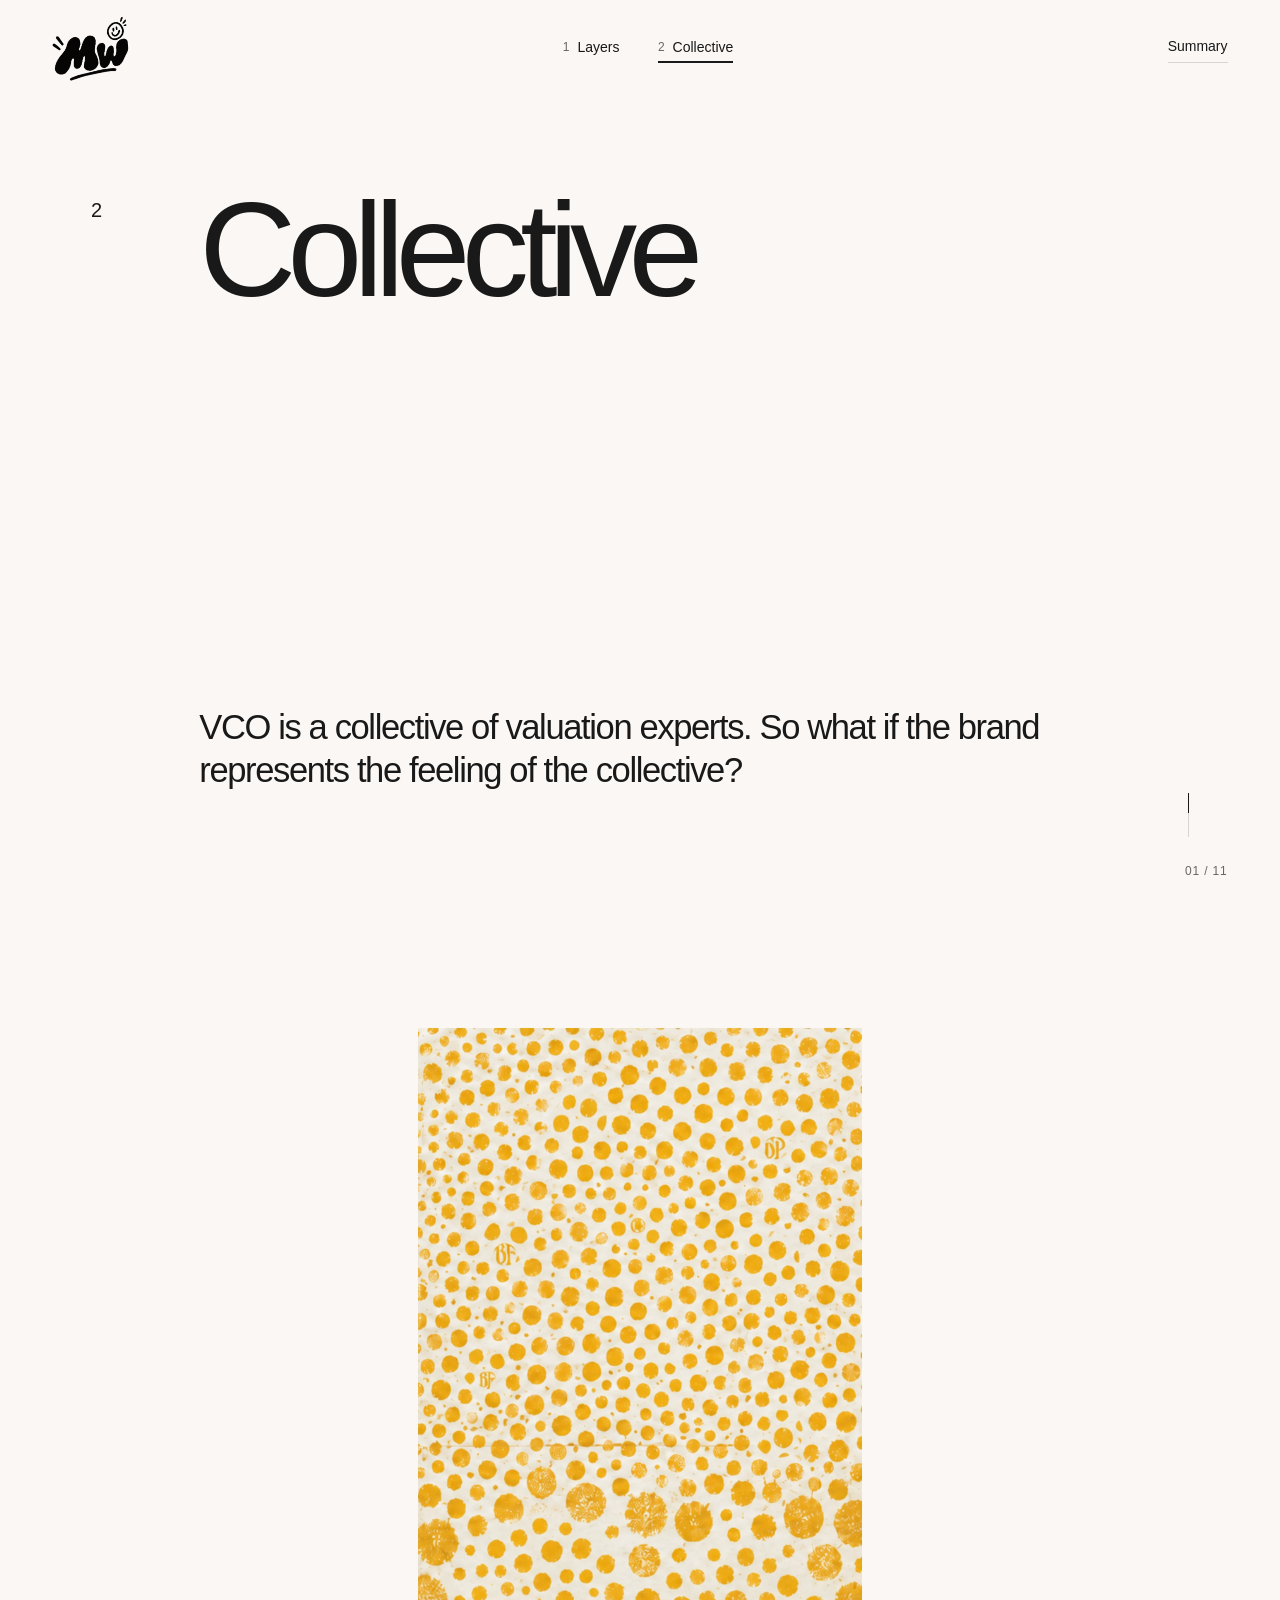
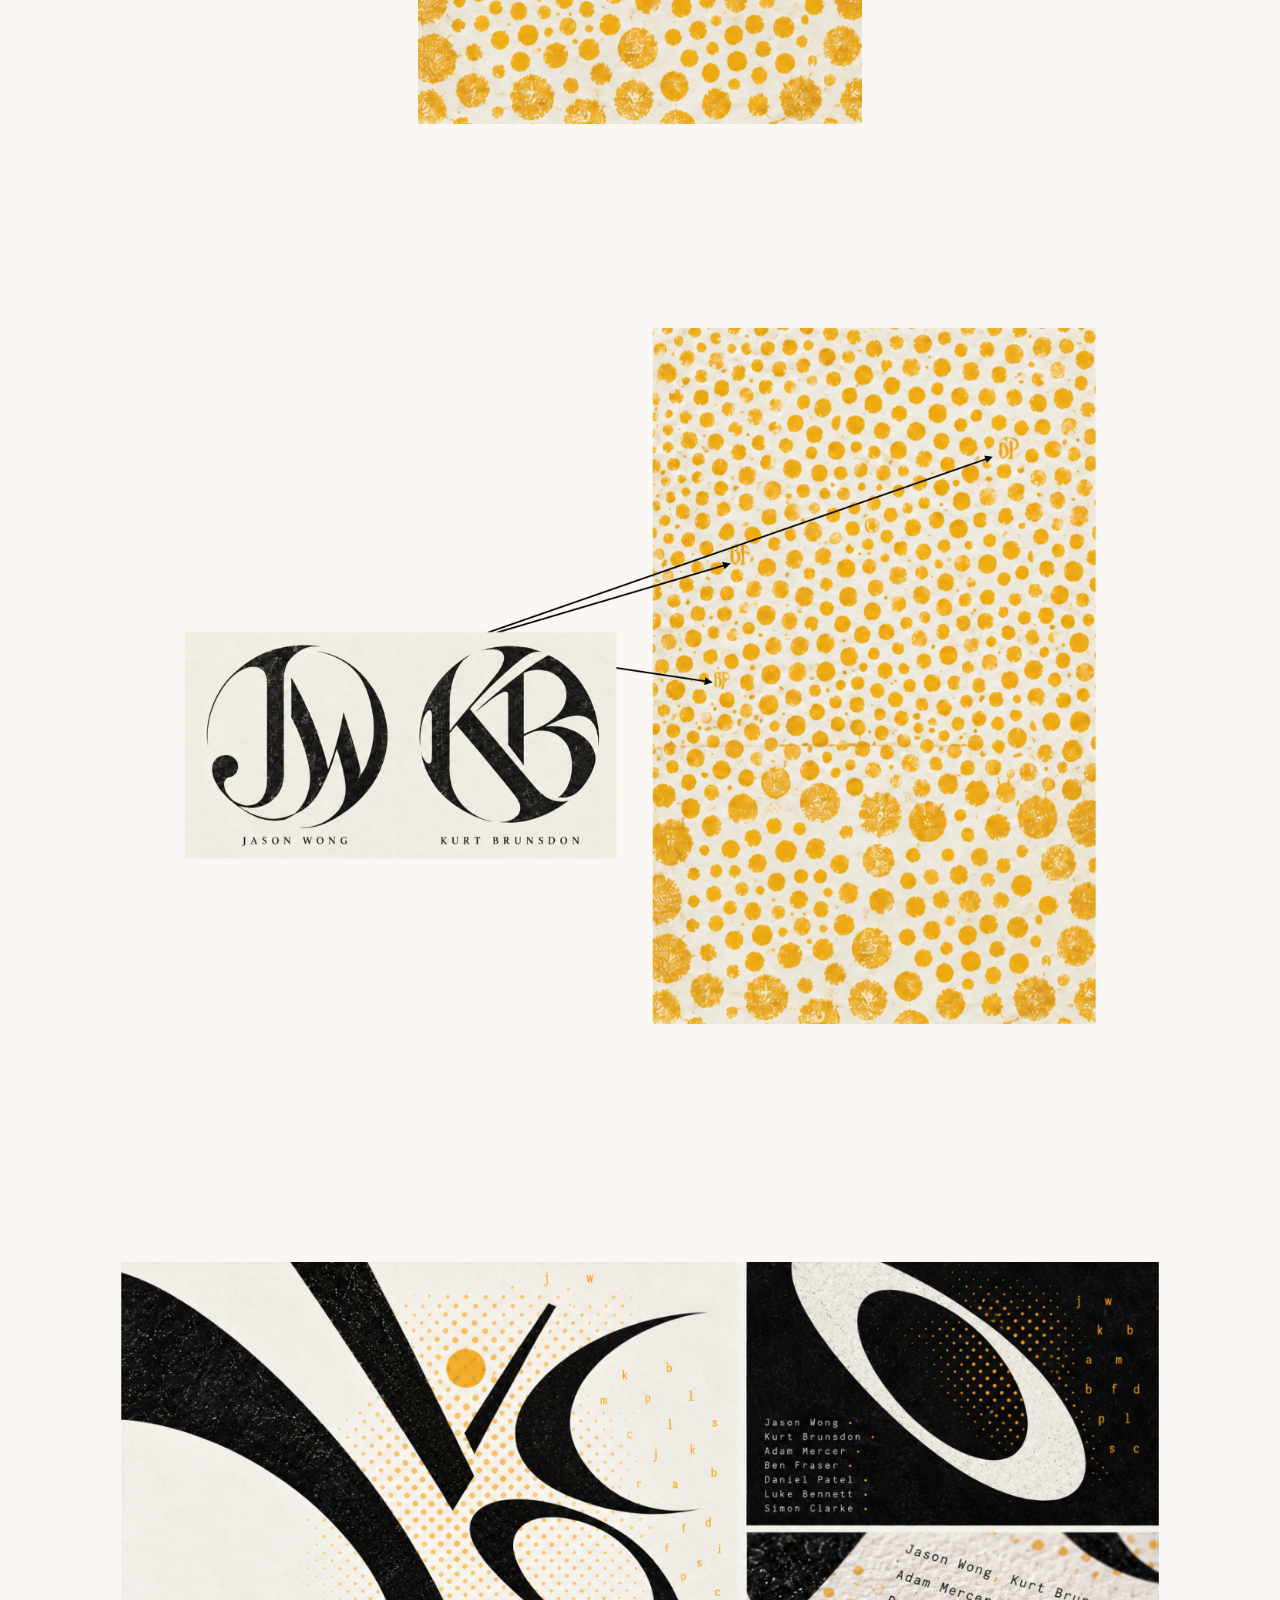
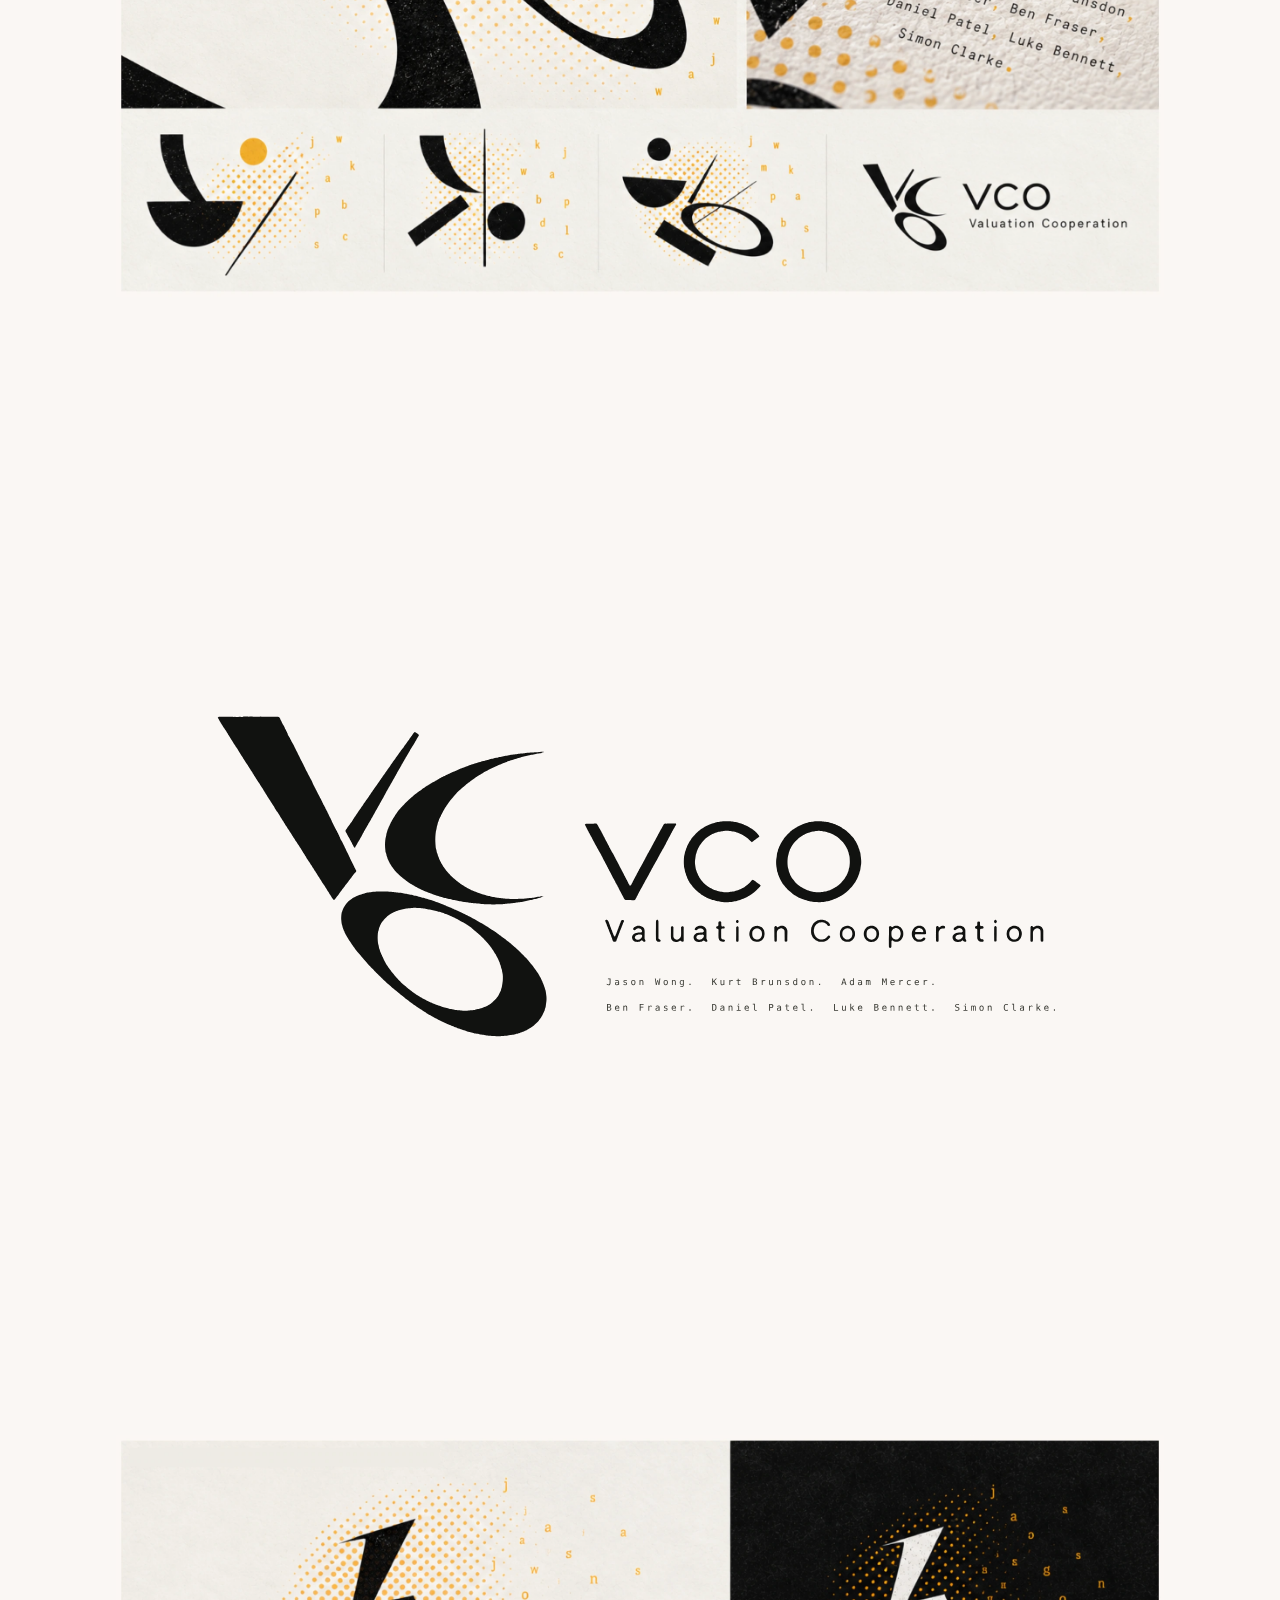
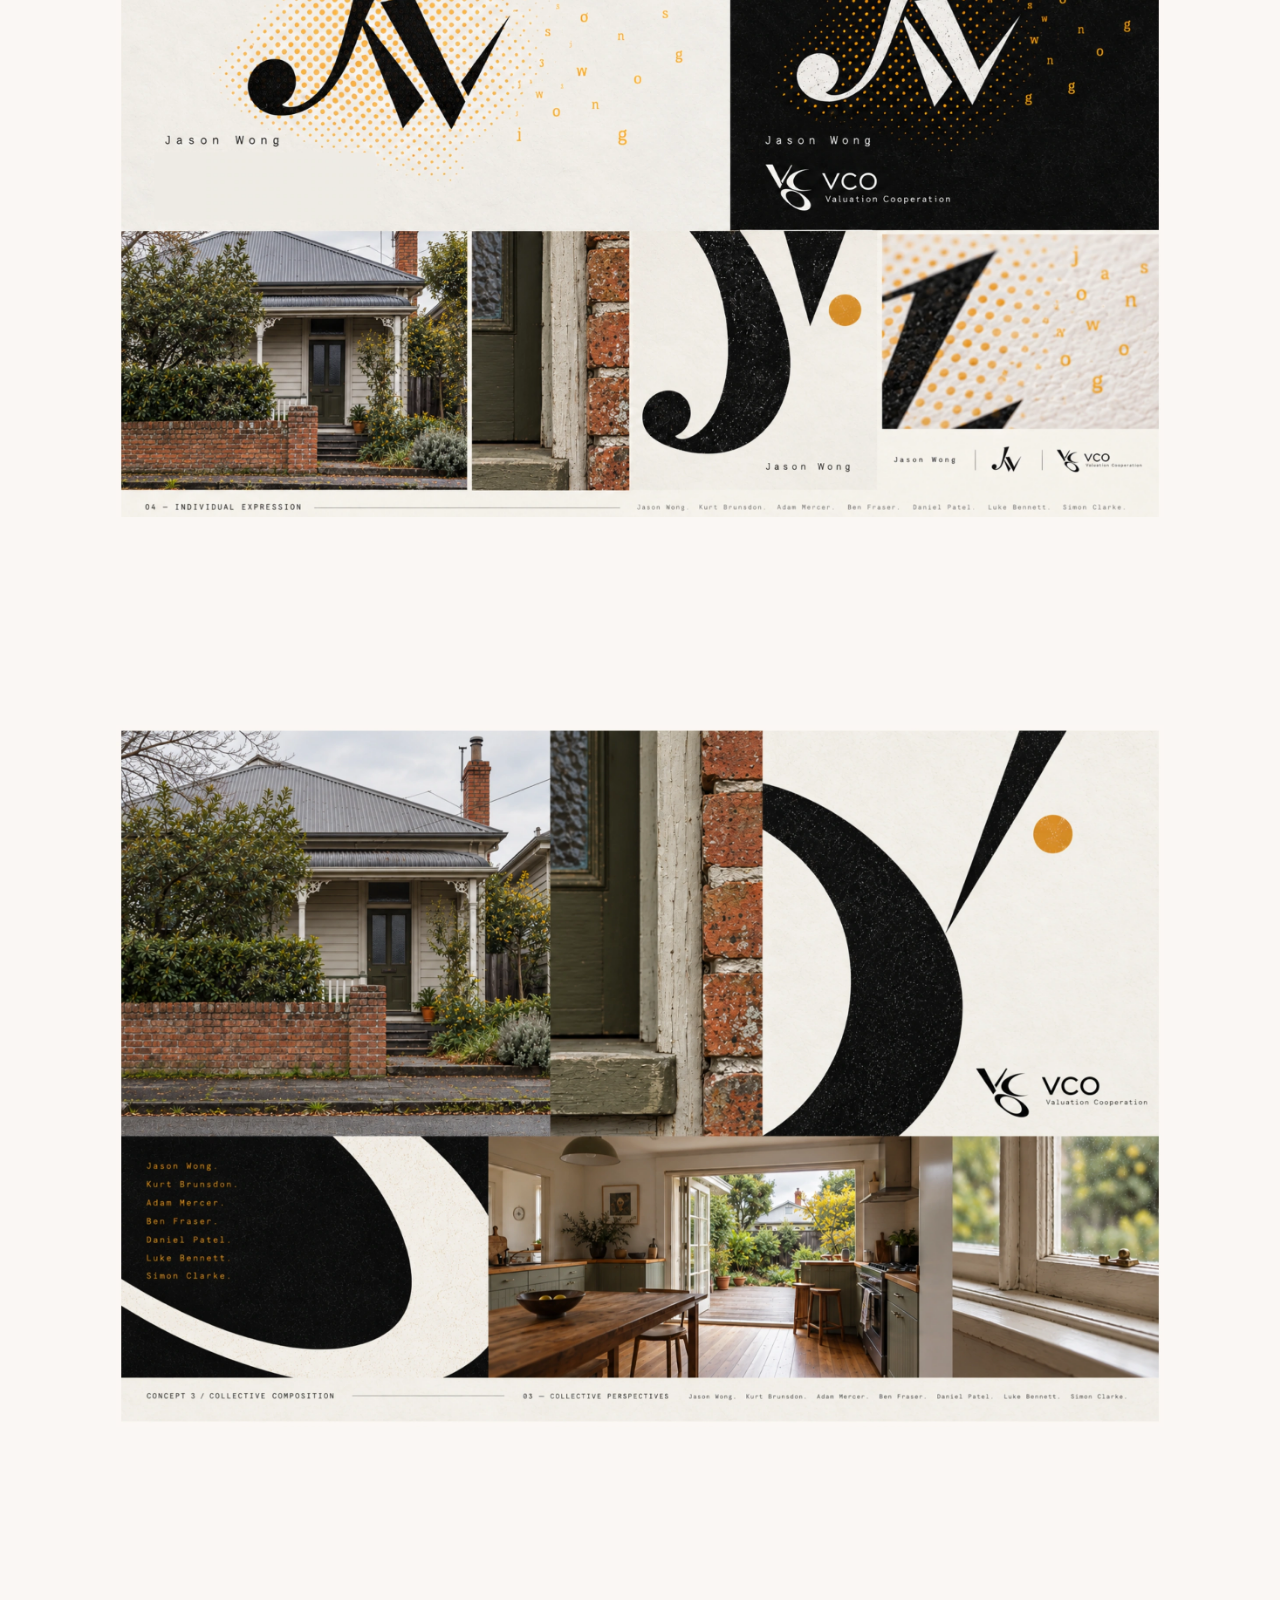
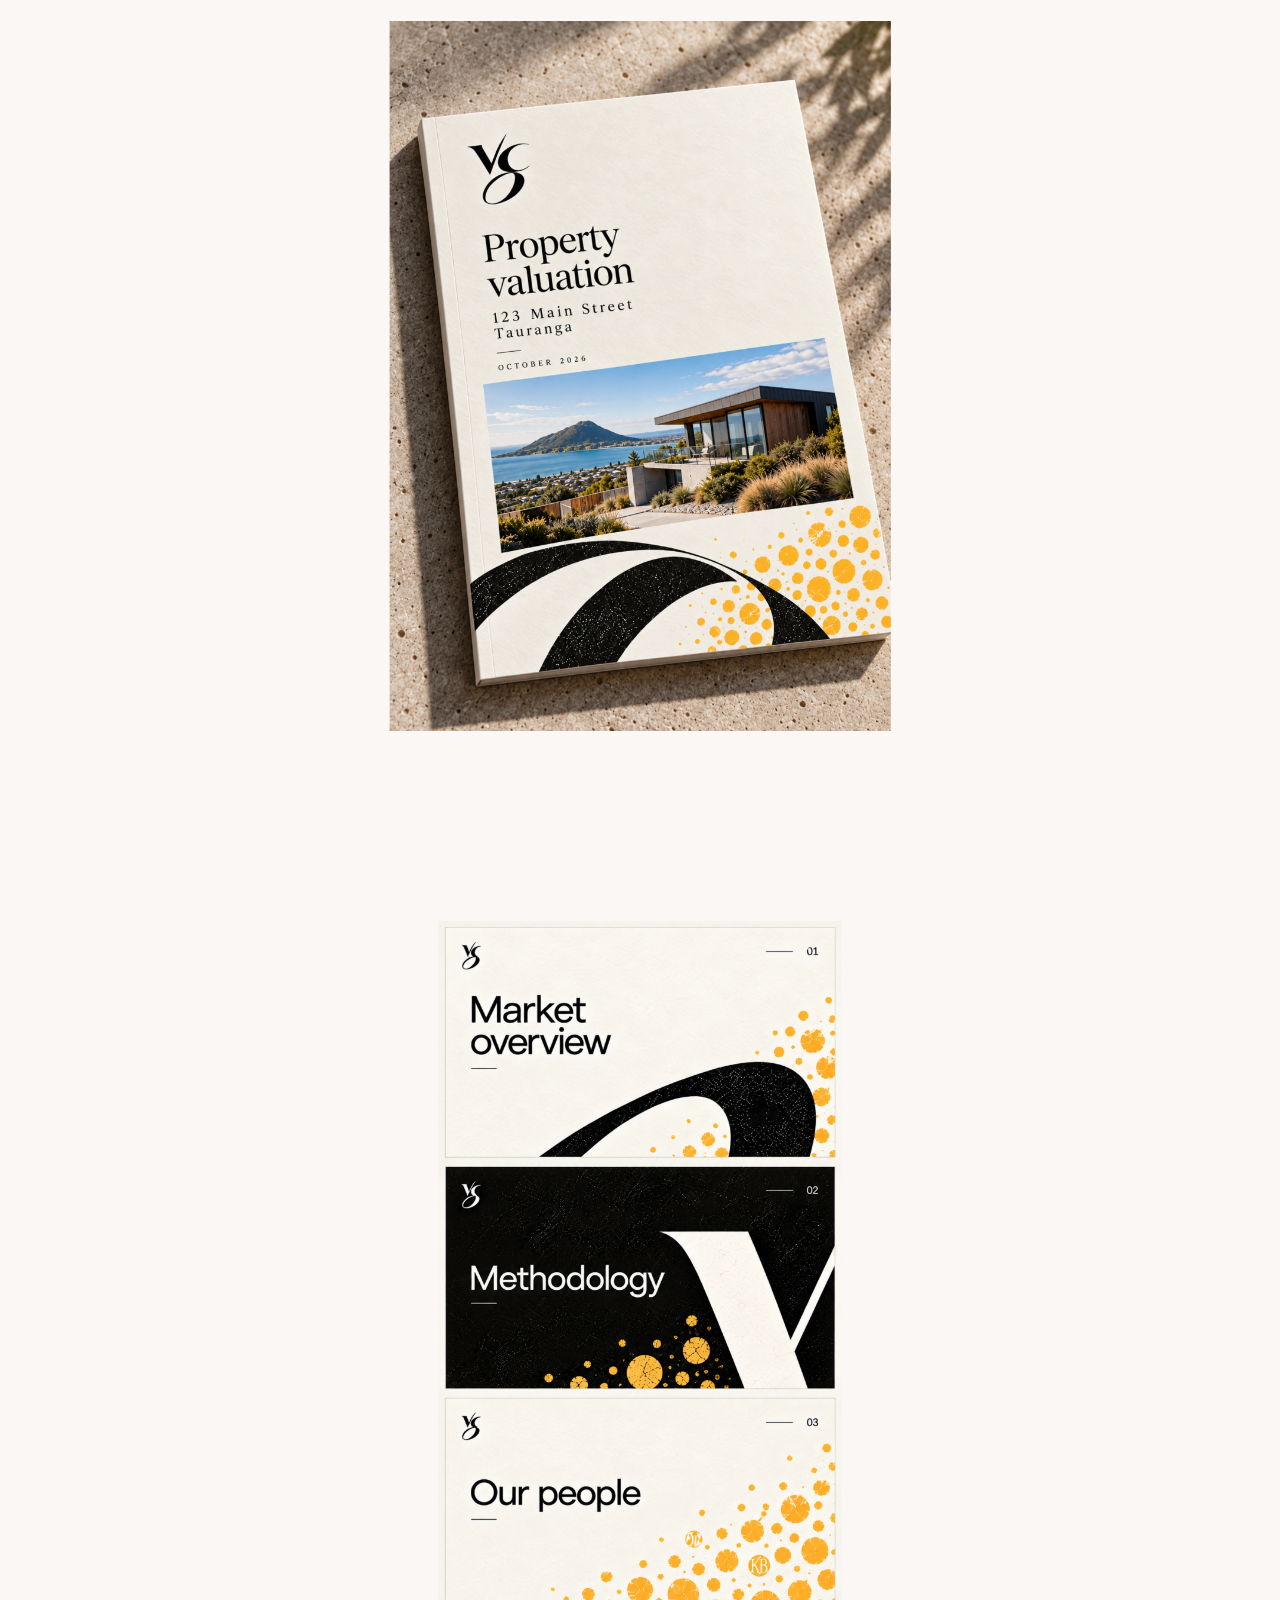
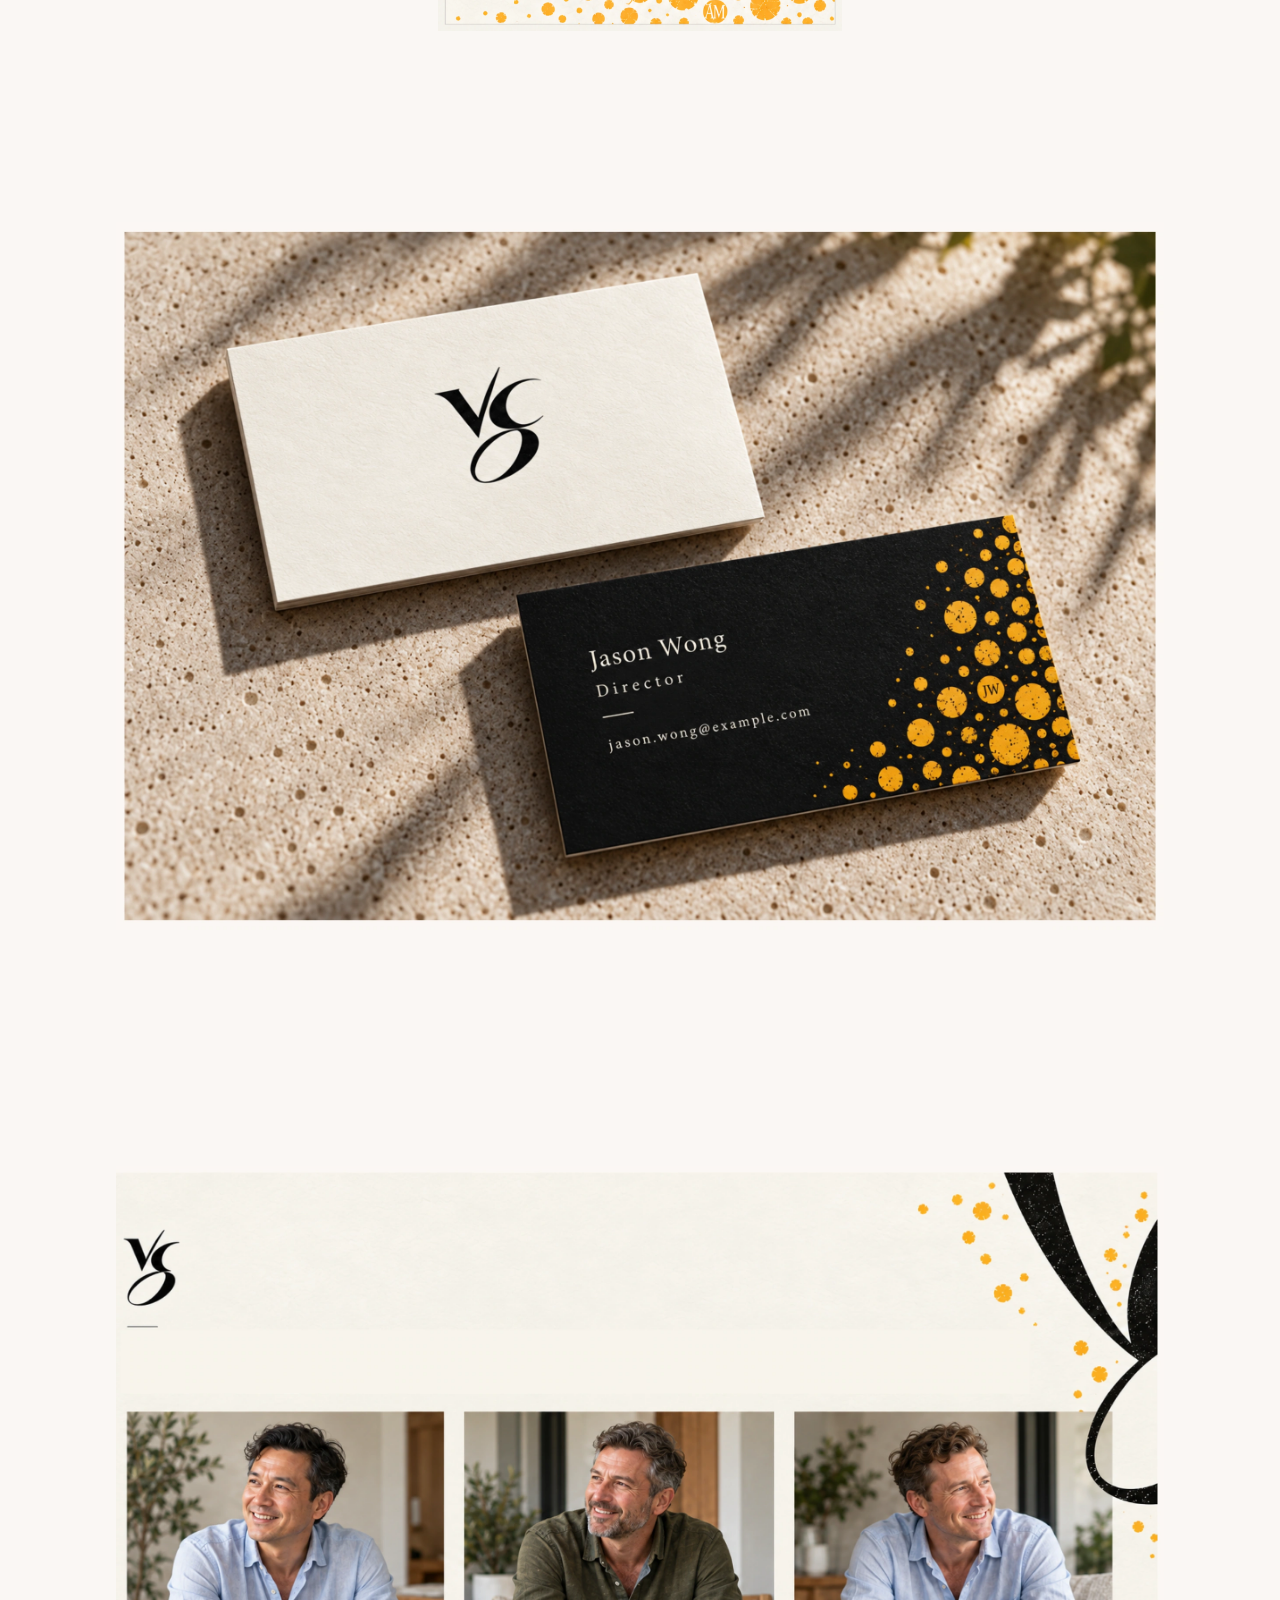
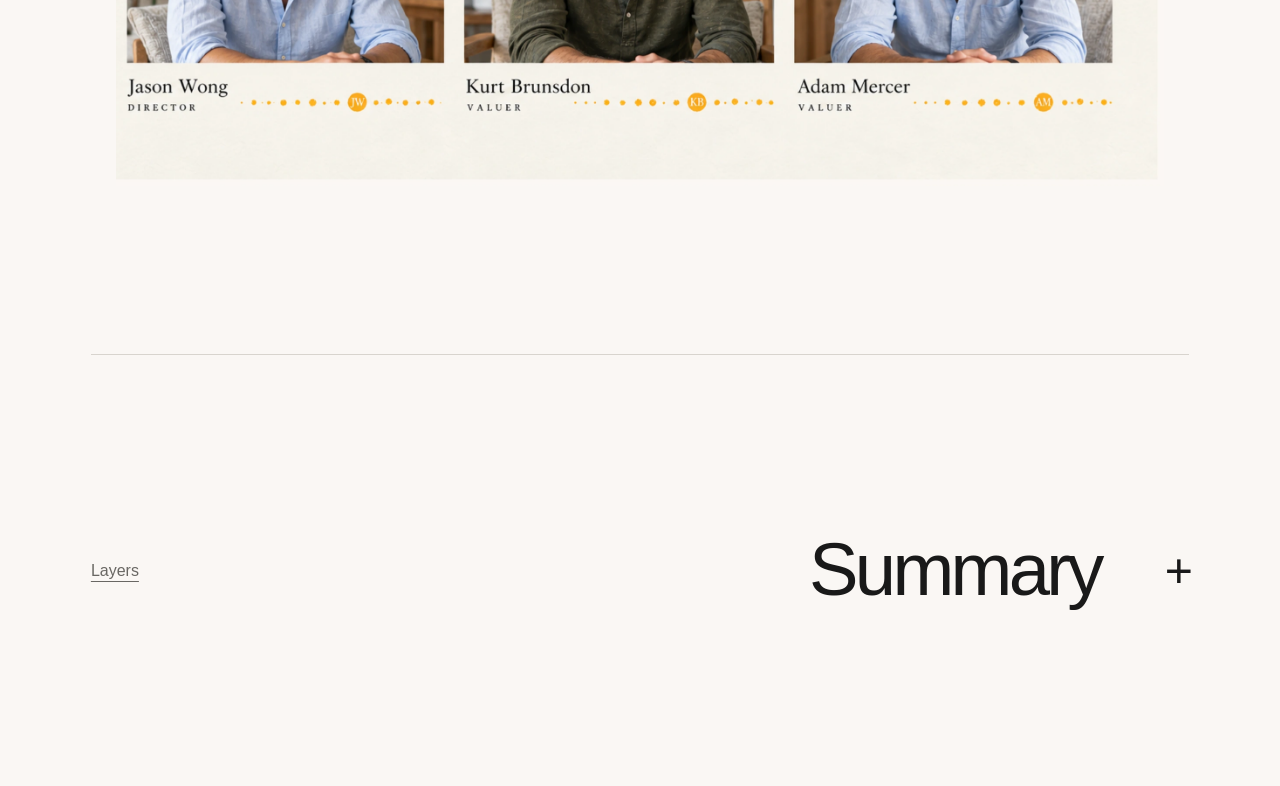
==== collective/index.html @ eaabc587 "Round 2 concept site: Layers and Collective Copied from mpdub/vco, removed Clarity and Property lang" ====
<!doctype html>
<html lang="en"><head><meta charset="utf-8"><meta name="viewport" content="width=device-width,initial-scale=1"><meta name="theme-color" content="#faf7f4"><meta name="robots" content="noindex, nofollow"><title>Collective — VCO</title><link rel="icon" href="../assets/mw-0.png"><link rel="stylesheet" href="../style.css?v=r2-1"><script src="../site.js" defer></script></head>
<body data-view="collective"><a class="skip" href="#main">Skip to content</a><header class="site-header"><a class="brand" href="../" aria-label="Hello VCO"><span class="logo-window"><img src="../assets/mw-0.png" alt="MW" width="1280" height="1280"></span></a><nav aria-label="Concepts"><a href="../layers/"><span class="nav-number">1</span><span class="nav-name">Layers</span></a><a href="../collective/" aria-current="page"><span class="nav-number">2</span><span class="nav-name">Collective</span></a></nav><a class="summary-link" href="../summary/">Summary</a></header>
<main id="main"><section class="concept-opening" data-stage><div class="concept-heading"><span class="concept-number">2</span><h1>Collective</h1></div><p class="concept-reason">VCO is a collective of valuation experts. So what if the brand represents the feeling of the collective?</p><span class="scroll-cue" aria-hidden="true"></span></section><section class="execution" data-stage><img src="../assets/p35.webp" width="1298" height="2016" alt="Collective — 01" loading="lazy" decoding="async"></section><section class="execution" data-stage><img src="../assets/p36.webp" width="2401" height="1842" alt="Collective — 02" loading="lazy" decoding="async"></section><section class="execution execution--landscape" data-stage><img src="../assets/p37.webp" width="2401" height="1471" alt="Collective — 03" loading="lazy" decoding="async"></section><section class="execution execution--identity" data-stage><img src="../assets/collective-lockup.svg" width="841" height="348" alt="Collective — 04" loading="lazy" decoding="async"></section><section class="execution execution--landscape" data-stage><img src="../assets/p39.webp" width="2401" height="1563" alt="Collective — 05" loading="lazy" decoding="async"></section><section class="execution execution--landscape" data-stage><img src="../assets/p40.webp" width="2401" height="1610" alt="Collective — 06" loading="lazy" decoding="async"></section><section class="execution" data-stage><img src="../assets/p41.webp" width="1734" height="2400" alt="Collective — 07" loading="lazy" decoding="async"></section><section class="execution" data-stage><img src="../assets/p42.webp" width="1354" height="2375" alt="Collective — 08" loading="lazy" decoding="async"></section><section class="execution execution--landscape" data-stage><img src="../assets/p43.webp" width="2346" height="1584" alt="Collective — 09" loading="lazy" decoding="async"></section><section class="execution execution--landscape" data-stage><img src="../assets/p44.webp" width="2401" height="1419" alt="Collective — 10" loading="lazy" decoding="async"></section><footer class="chapter-footer"><a class="previous" href="../layers/">Layers</a><a class="next" href="../summary/">Summary<span aria-hidden="true">+</span></a></footer></main><div class="reading-progress" aria-hidden="true"><span></span></div><div class="stage-count" aria-hidden="true"></div></body></html>
---- style.css ----
@charset "UTF-8";
:root{--paper:#faf7f4;--ink:#191919;--muted:#696763;--line:#d8d4ce;--accent:#191919;--header:94px;font-family:Arial,Helvetica,sans-serif;color:var(--ink);background:var(--paper);font-synthesis:none}
*{box-sizing:border-box}html{scroll-behavior:smooth;scroll-padding-top:var(--header)}body{margin:0}a{color:inherit;text-decoration:none}button,a{-webkit-tap-highlight-color:transparent}a:focus-visible{outline:2px solid var(--accent);outline-offset:7px}::selection{background:#f8d923;color:#191919}.skip{position:fixed;top:-100px;left:20px;z-index:20;background:var(--ink);color:white;padding:14px}.skip:focus{top:12px}
.site-header{height:var(--header);position:fixed;inset:0 0 auto;z-index:10;display:flex;align-items:center;justify-content:space-between;gap:28px;padding:0 4.1vw;background:color-mix(in srgb,var(--paper) 94%,transparent);backdrop-filter:blur(12px);border-bottom:1px solid transparent;transition:border-color .25s}.has-scrolled .site-header{border-color:var(--line)}.brand{display:block;width:76px;flex-shrink:0}.logo-window{display:block;width:76px;height:66px;position:relative;overflow:hidden;transform:rotate(-5deg);transition:transform .35s cubic-bezier(.2,.8,.3,1)}.logo-window img{position:absolute;width:88px;height:88px;max-width:none;left:-6px;top:-10px}.brand:hover .logo-window{transform:rotate(4deg) translateY(-2px)}.site-header nav{display:flex;gap:clamp(18px,3vw,52px);align-items:center}.site-header nav a{font-size:14px;display:flex;gap:8px;align-items:center;padding:12px 0;position:relative}.nav-number{font-size:12px;color:var(--muted);font-variant-numeric:tabular-nums}.site-header nav a::after{content:"";position:absolute;height:2px;bottom:4px;left:0;right:0;background:var(--ink);transform:scaleX(0);transform-origin:left;transition:transform .25s}.site-header nav a:hover::after,.site-header nav a[aria-current]::after{transform:scaleX(1)}.summary-link{font-size:14px;border-bottom:1px solid var(--line);padding:8px 0}.summary-link:hover,.summary-link[aria-current]{border-color:var(--ink)}main{padding-top:var(--header)}h1,h2,p{margin:0}h1,h2{font-weight:500;letter-spacing:-.065em}
.opening{min-height:calc(100svh - var(--header));padding:7vh 7.1vw 34px;display:flex;flex-direction:column;justify-content:space-between;gap:50px}.opening-heading{display:flex;align-items:flex-end;justify-content:space-between;gap:48px}.opening h1{font-size:clamp(80px,11.2vw,180px);line-height:1.03;white-space:nowrap;position:relative}.hello-dot{display:inline-block;width:.075em;height:.075em;border-radius:50%;background:var(--accent);margin-left:.06em;vertical-align:baseline;animation:hello 900ms ease-out both}.opening-heading p{font-size:clamp(16px,1.4vw,22px);line-height:1.42;letter-spacing:-.025em;min-width:240px;padding-bottom:7px}.concept-choices{display:grid;grid-template-columns:repeat(2,1fr);gap:28px;margin-top:2vh}.concept-choice{display:flex;flex-direction:column;align-items:flex-start;position:relative;border-top:1px solid var(--line);padding:23px 0 30px;min-height:150px;font-size:clamp(22px,2.3vw,36px);letter-spacing:-.035em;line-height:1.15;transition:border-color .2s}.choice-number{font-size:14px;letter-spacing:0;color:var(--muted);margin-bottom:30px}.choice-mark{position:absolute;right:0;top:15px;font-size:30px;font-weight:300;transition:transform .25s,color .25s}.concept-choice:hover{border-color:var(--ink)}.concept-choice:hover .choice-mark{transform:rotate(90deg);color:var(--accent)}.intro-link{align-self:flex-start;font-size:14px;line-height:1.5;color:var(--muted);text-decoration:underline;text-underline-offset:5px;text-decoration-color:var(--line)}.intro-link:hover{color:var(--ink)}
.concept-opening{min-height:calc(100svh - var(--header));padding:10vh 7.1vw 12vh;display:flex;flex-direction:column;justify-content:space-between;gap:9vh;position:relative}.concept-heading{display:grid;grid-template-columns:70px 1fr;gap:3vw;align-items:start}.concept-number{font-size:20px;padding-top:1.15vw}.concept-heading h1{font-size:clamp(72px,10.5vw,166px);line-height:.98;max-width:1000px}.concept-reason{font-size:clamp(24px,2.7vw,42px);line-height:1.24;letter-spacing:-.04em;max-width:880px;margin-left:calc(70px + 3vw)}.scroll-cue{position:absolute;right:7.1vw;bottom:7vh;width:1px;height:44px;background:var(--line)}.scroll-cue::after{content:"";display:block;width:1px;height:20px;background:var(--ink);animation:scroll 2.5s ease-in-out infinite}
.execution{min-height:100svh;padding:calc(var(--header) + 22px) 6vw 64px;display:flex;align-items:center;justify-content:center;scroll-margin-top:0}.execution img{display:block;width:auto;height:auto;max-width:100%;max-height:calc(100svh - var(--header) - 96px);object-fit:contain}.chapter-footer{min-height:48vh;margin:6vh 7.1vw 0;border-top:1px solid var(--line);display:flex;align-items:center;justify-content:space-between;gap:40px;padding:7vh 0}.previous{font-size:16px;color:var(--muted);text-decoration:underline;text-underline-offset:5px}.next{display:flex;gap:5vw;align-items:center;font-size:clamp(36px,5.8vw,88px);letter-spacing:-.05em;line-height:1.08;max-width:75%}.next span{font-size:.65em;transition:transform .25s}.next:hover span{transform:rotate(90deg)}.text-stage{min-height:calc(100svh - var(--header));padding:9vh 10vw;display:flex;align-items:center}.text-stage h1{font-size:clamp(38px,5.8vw,86px);line-height:1.08;max-width:1120px}.idea-stage{display:grid;grid-template-columns:1fr 1fr;gap:9vw}.idea-stage h2{font-size:22px;letter-spacing:-.02em;margin-bottom:25px}.idea-list{font-size:clamp(42px,5vw,78px);line-height:1.08;letter-spacing:-.05em}.idea-note{font-size:clamp(24px,2.5vw,38px);line-height:1.22;letter-spacing:-.04em}.summary-opening{padding:12vh 7.1vw 2vh;min-height:45vh;display:flex;align-items:center}.summary-opening h1{font-size:clamp(70px,10vw,150px)}.summary-choices{display:grid;grid-template-columns:repeat(2,1fr);gap:28px;padding:7vh 7.1vw 12vh}.reading-progress{position:fixed;bottom:0;left:0;width:100%;height:2px;z-index:11}.reading-progress span{display:block;width:100%;height:100%;background:var(--ink);transform:scaleX(0);transform-origin:left}.stage-count{position:fixed;bottom:22px;right:4.1vw;color:var(--muted);font-size:12px;letter-spacing:.07em;font-variant-numeric:tabular-nums;z-index:8}body[data-view="home"] .stage-count{display:none}
@keyframes hello{0%{transform:translateY(-.6em);opacity:0}55%{transform:translateY(.04em);opacity:1}75%{transform:translateY(-.08em)}100%{transform:translateY(0)}}@keyframes scroll{0%,100%{transform:translateY(0)}50%{transform:translateY(24px)}}
@media(min-width:1800px){.execution{padding-left:10vw;padding-right:10vw}}
@media(max-width:1000px){.opening-heading{display:block}.opening-heading p{margin-top:28px}.opening{gap:40px}.site-header nav{gap:22px}.nav-number{display:none}.concept-heading{grid-template-columns:34px 1fr}.concept-reason{margin-left:calc(34px + 3vw)}.concept-choices{gap:20px}.opening h1{font-size:13vw}.concept-choice{font-size:25px}}
@media(max-width:680px){:root{--header:80px}.site-header{padding:0 6vw;gap:16px}.brand{width:58px}.logo-window{transform:scale(.78) rotate(-5deg);transform-origin:left center}.site-header nav{gap:6px;margin-left:auto}.site-header nav a{width:34px;height:40px;justify-content:center;padding:0}.nav-name{display:none}.nav-number{display:block;font-size:16px;color:var(--ink)}.summary-link{font-size:12px}.opening{padding:6vh 7vw 36px;gap:38px}.opening h1{font-size:15.8vw;letter-spacing:-.075em}.opening-heading p{font-size:19px;margin-top:30px}.concept-choices{grid-template-columns:1fr 1fr;gap:8px 24px;margin-top:0}.concept-choice{font-size:25px;min-height:136px;padding-top:17px}.choice-number{margin-bottom:22px}.choice-mark{top:10px;font-size:27px}.intro-link{max-width:280px}.concept-opening{padding:9vh 7vw 12vh;gap:10vh}.concept-heading{display:block}.concept-number{display:block;padding:0;margin-bottom:26px;font-size:16px}.concept-heading h1{font-size:16vw;line-height:1.03;letter-spacing:-.065em}.concept-reason{margin:0;font-size:27px;max-width:500px}.scroll-cue{bottom:4vh}.execution{padding:calc(var(--header) + 20px) 4vw 60px;min-height:90svh}.execution img{max-height:calc(90svh - var(--header) - 80px)}.chapter-footer{min-height:35vh;align-items:flex-start;flex-direction:column;gap:30px}.next{font-size:45px;max-width:100%;width:100%;justify-content:space-between}.text-stage{padding:8vh 7vw}.text-stage h1{font-size:43px}.idea-stage{grid-template-columns:1fr;gap:48px;align-content:center}.idea-list{font-size:54px}.idea-note{font-size:27px}.summary-opening{padding:10vh 7vw 2vh;min-height:35vh}.summary-choices{grid-template-columns:1fr 1fr;padding:6vh 7vw 9vh}.stage-count{bottom:18px;right:6vw;font-size:12px}}
@media(prefers-reduced-motion:reduce){html{scroll-behavior:auto}*,*::before,*::after{animation:none!important;transition:none!important}}

/* Deliberate scales for artwork roles; matched photography retains one width. */
.hello-asterisk{display:inline-block;color:#e3b900;font-size:.6em;font-weight:400;line-height:0;vertical-align:.13em;margin-left:.07em;letter-spacing:0;transform:rotate(-12deg)}
.execution video{display:block;height:auto;max-width:100%}.execution--landscape img,.execution--landscape video{width:min(100%,1120px,calc((100svh - var(--header) - 130px)*1.55));height:auto;max-height:none}
.execution--hero img{width:min(100%,1320px);height:auto;max-height:none}
.execution--layers img{width:min(100%,1120px,calc((100svh - var(--header) - 130px)*1.421));height:auto;max-height:none}
.execution--logo img{width:min(68%,460px);height:auto;max-height:none}
.execution--identity img{width:min(100%,900px);height:auto;max-height:none}
@media(max-width:680px){.execution--landscape video,.execution--landscape img,.execution--hero img,.execution--layers img{width:100%;max-height:none}.execution--logo img{width:min(78%,380px)}.execution--identity img{width:100%}}
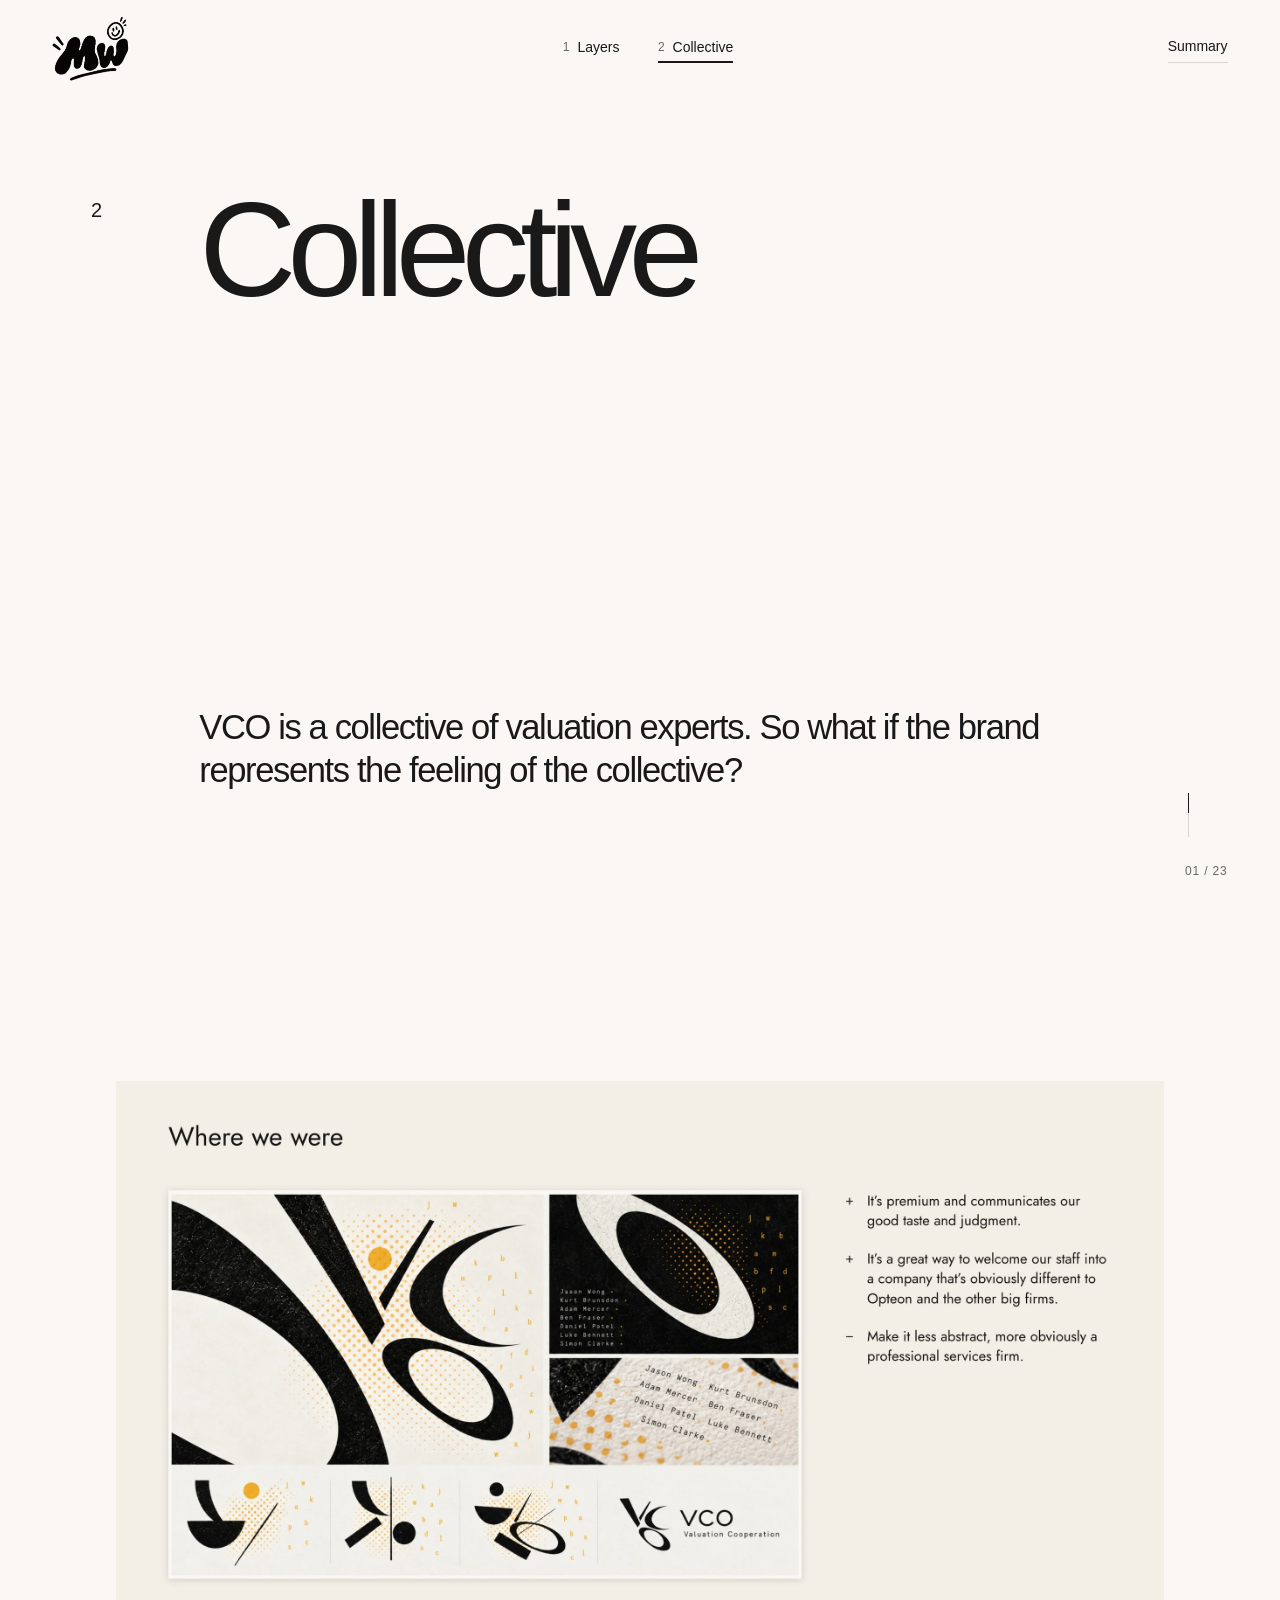
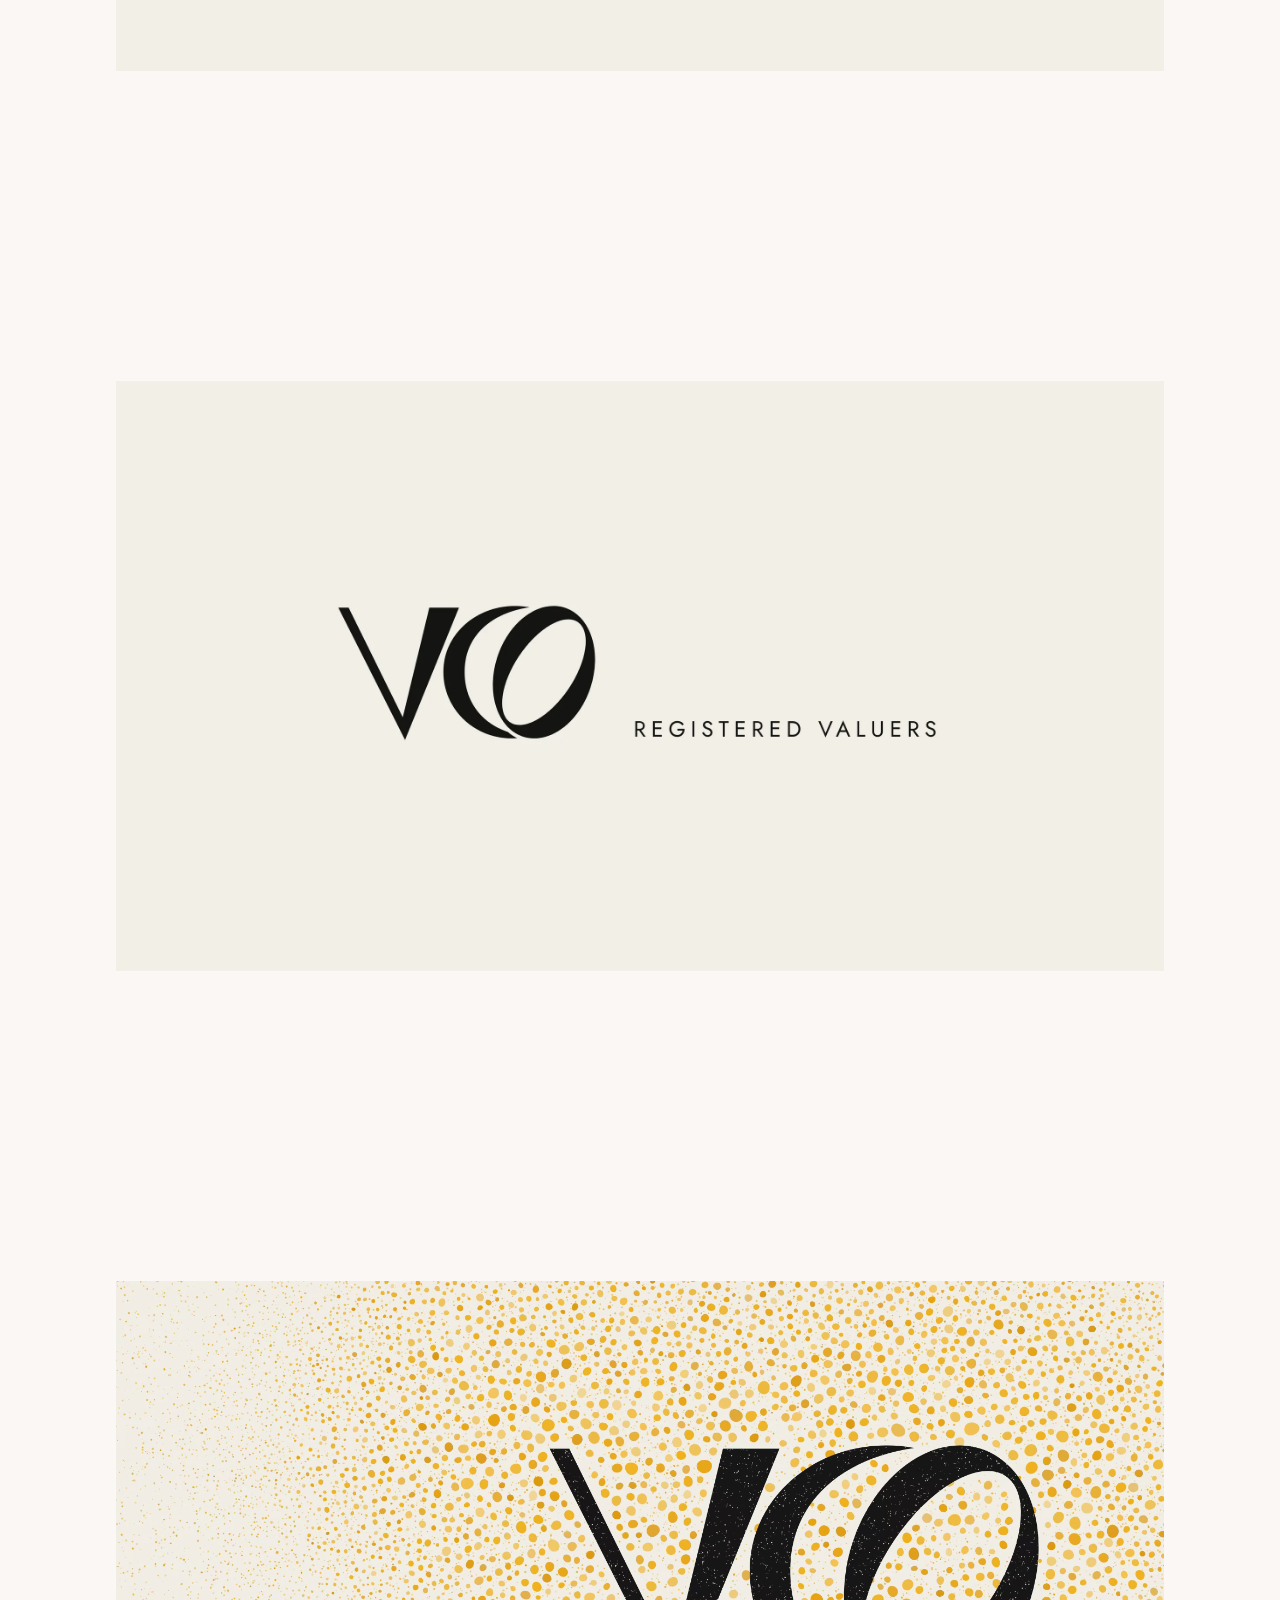
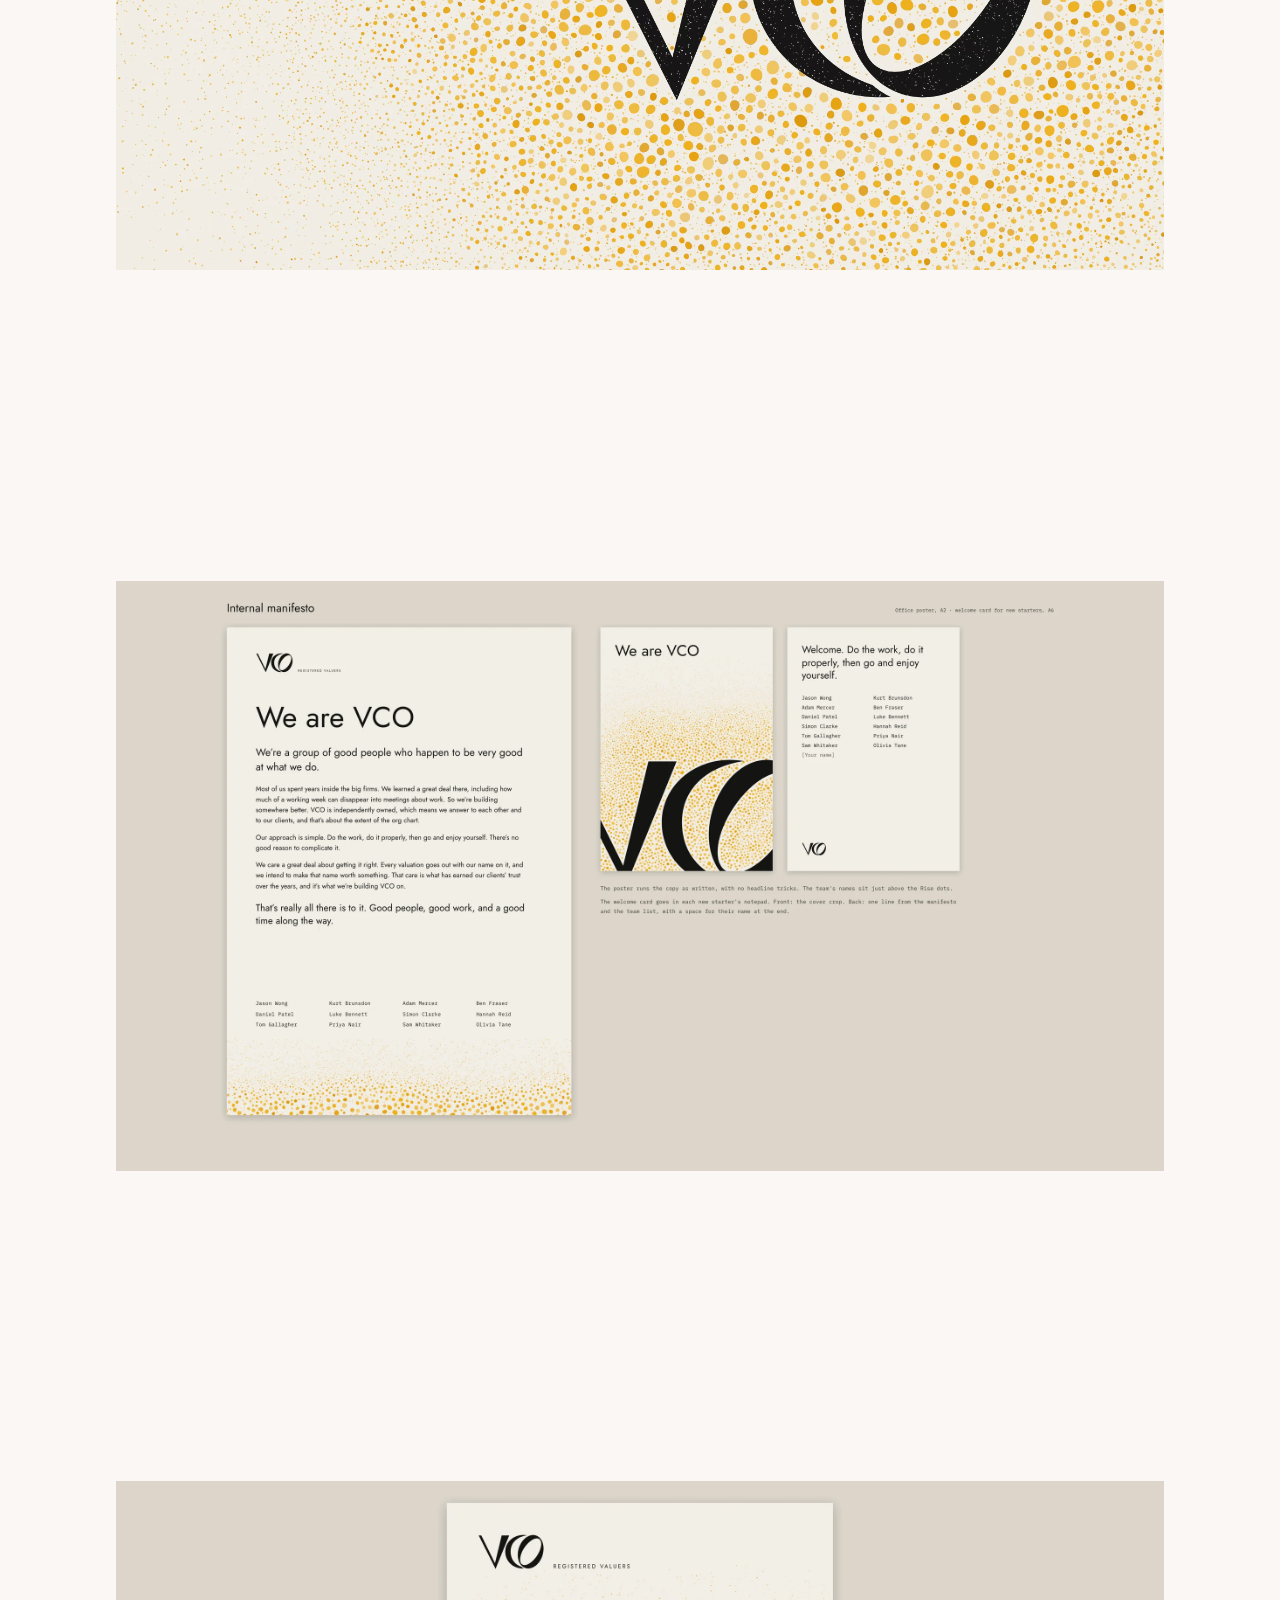
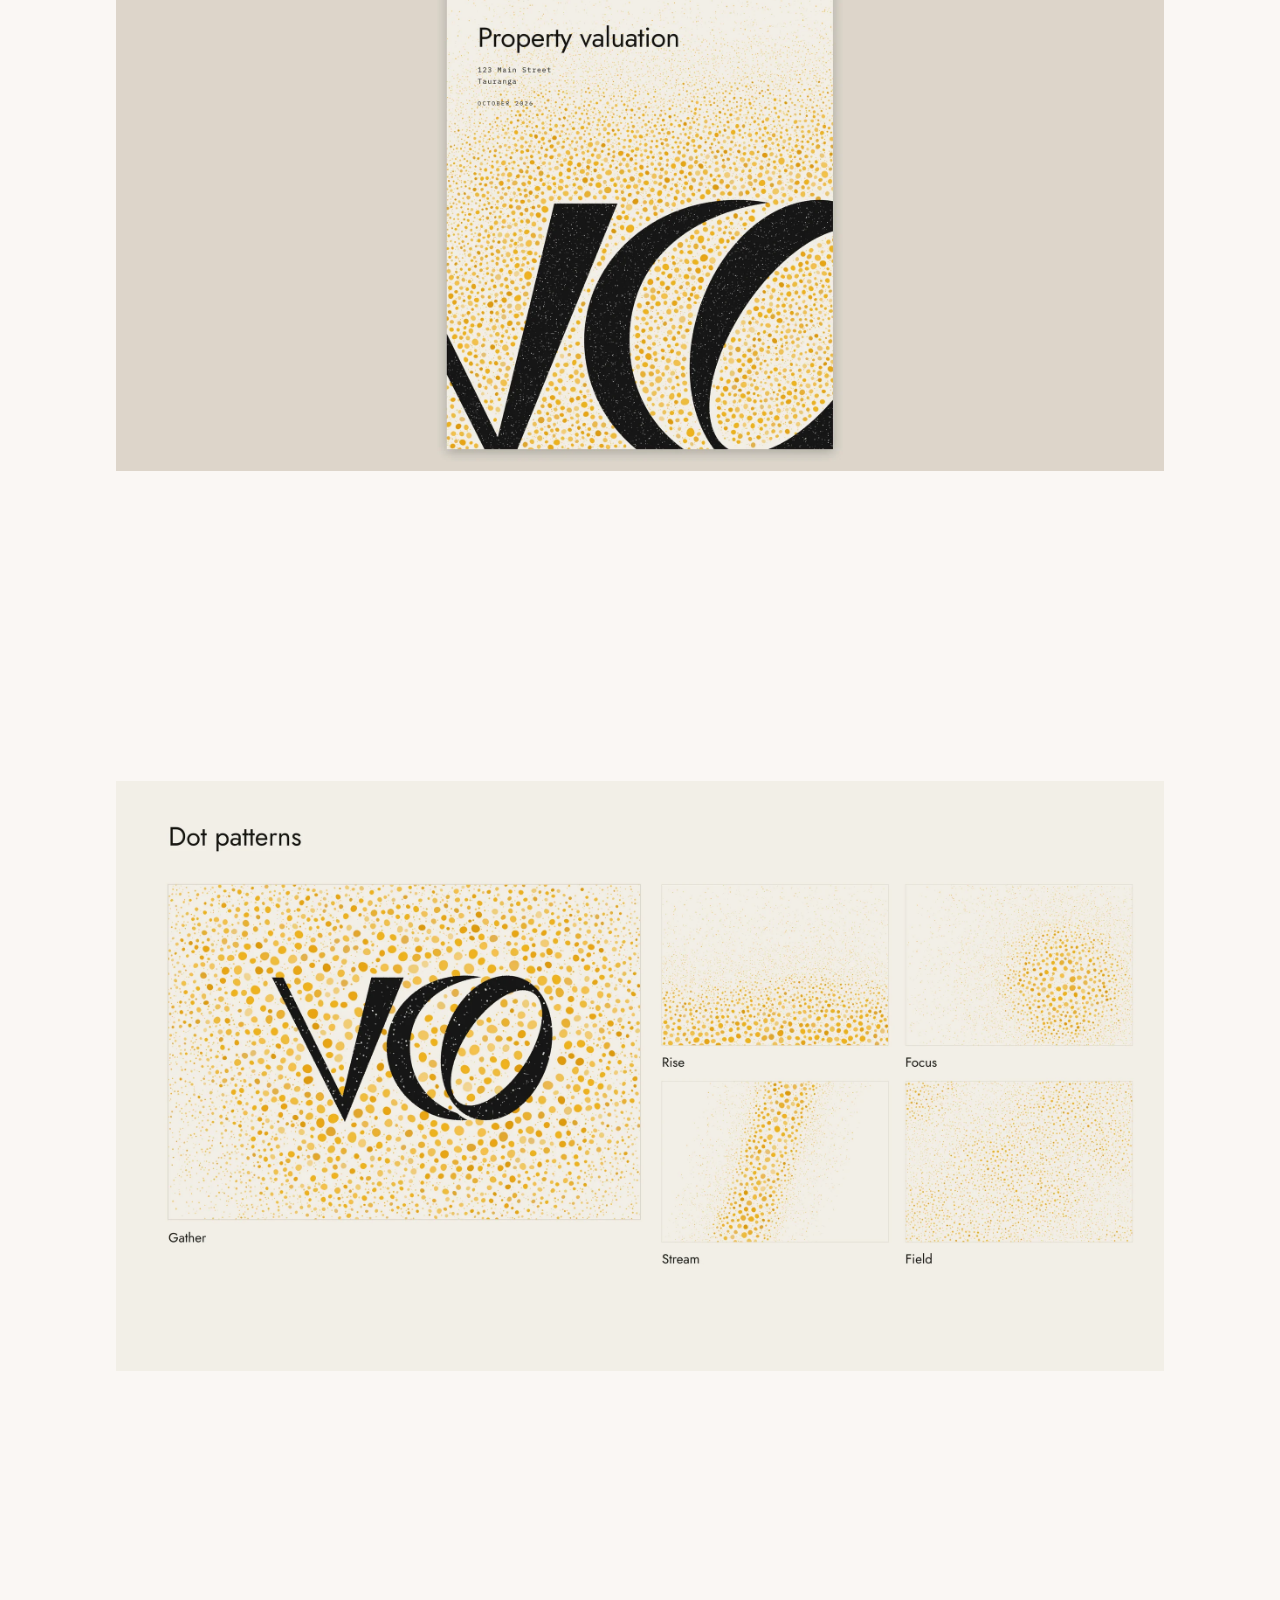
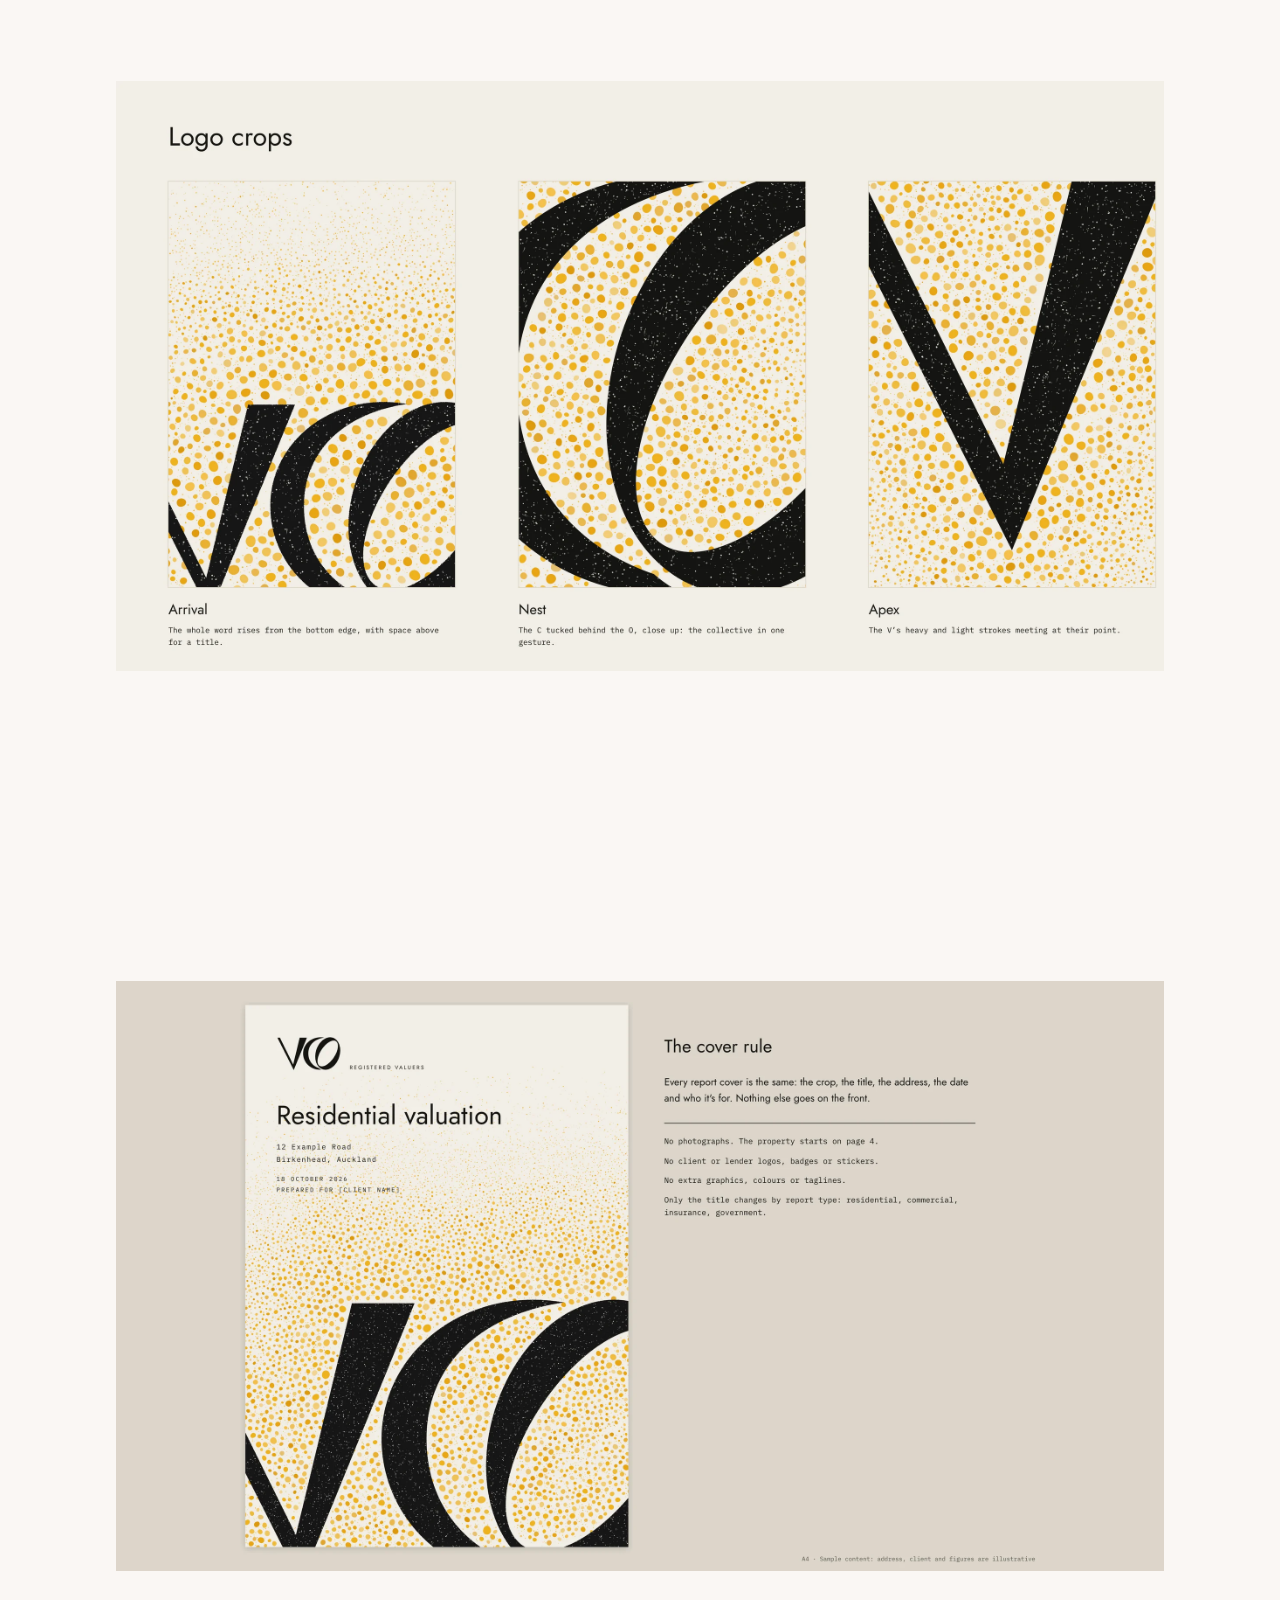
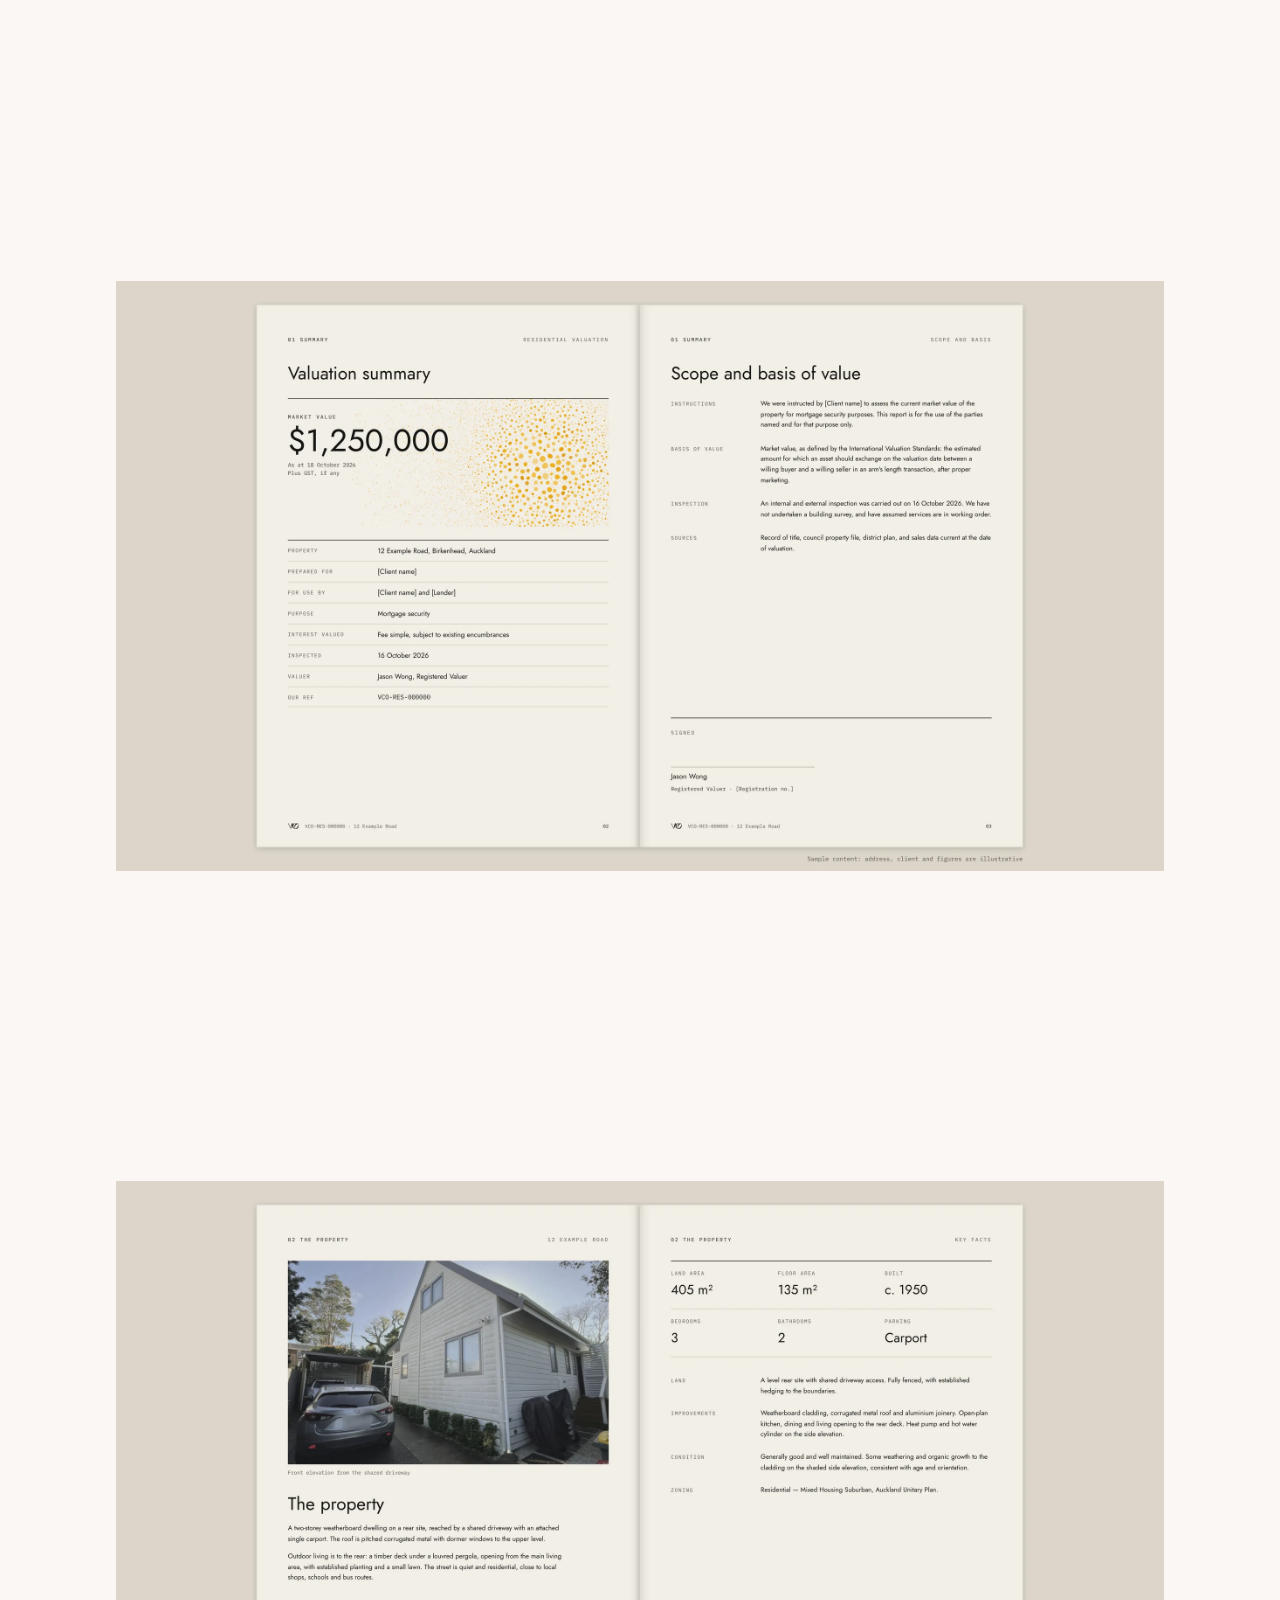
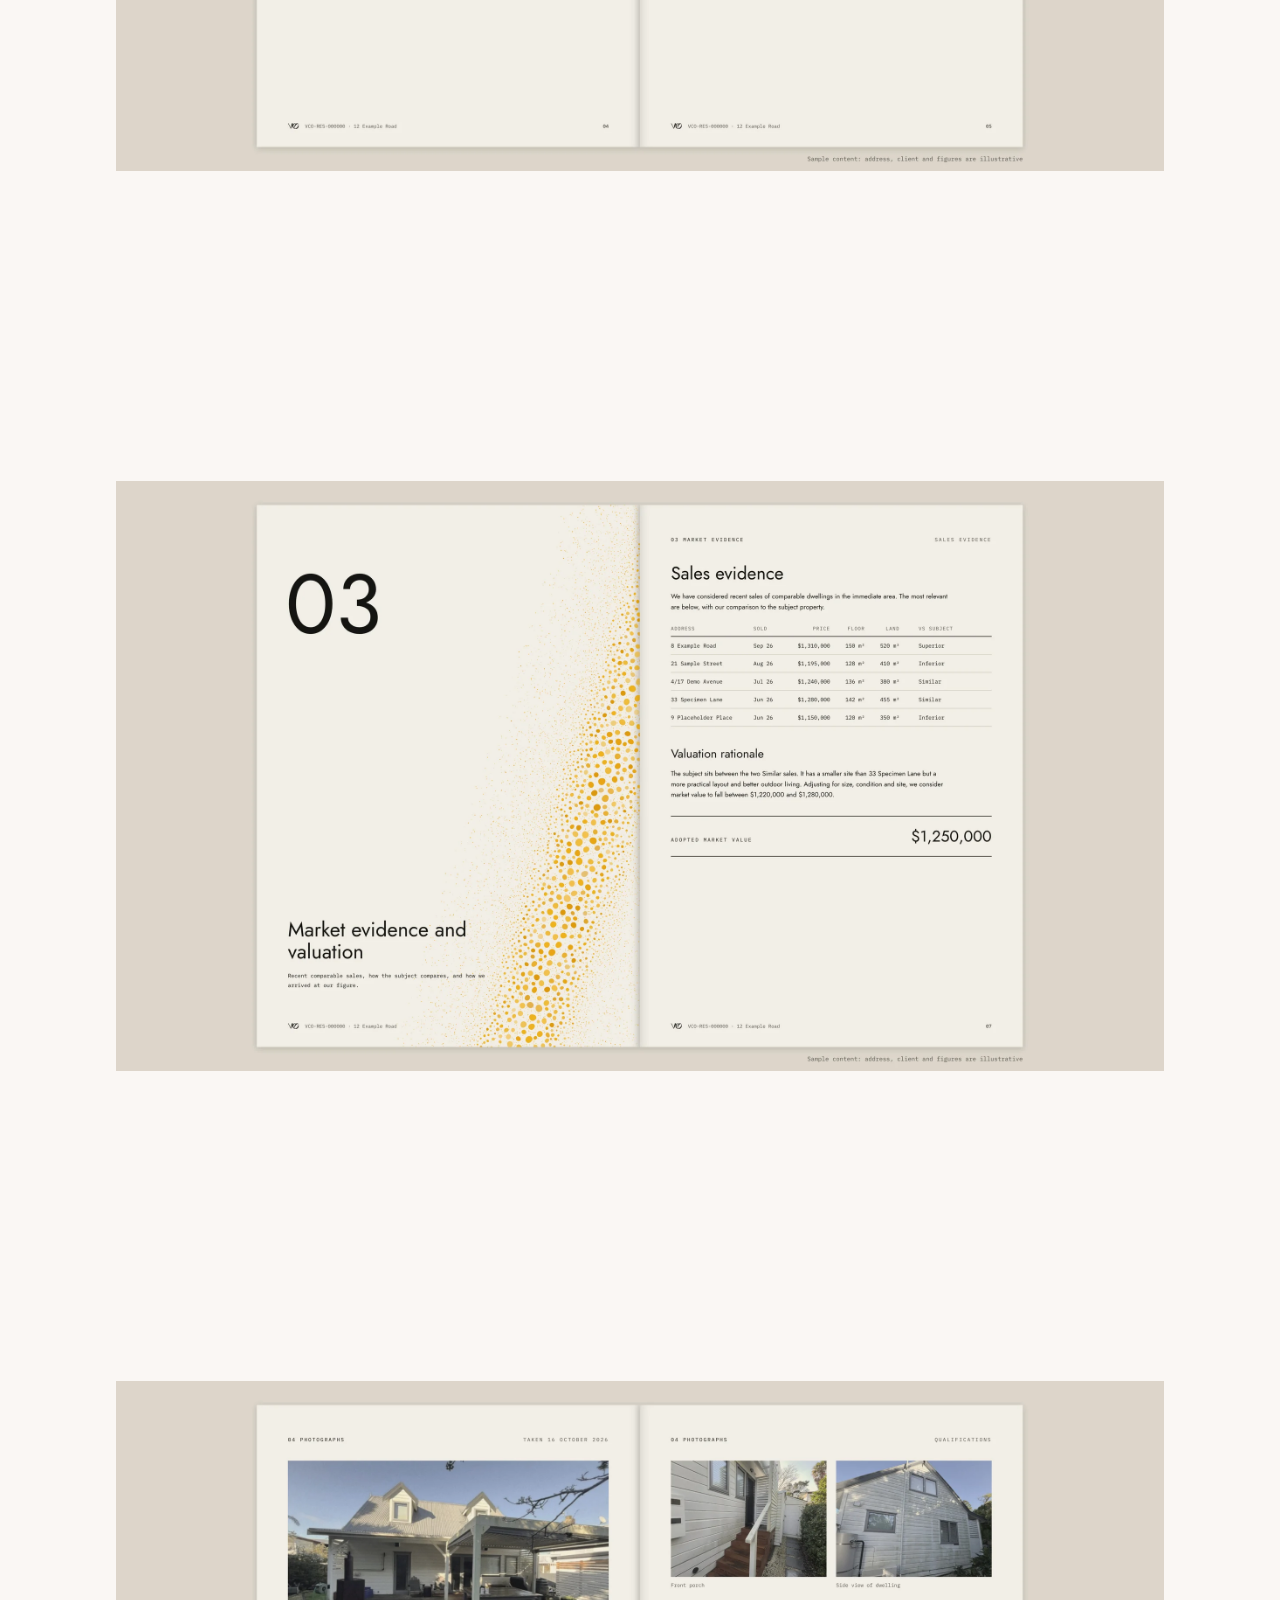
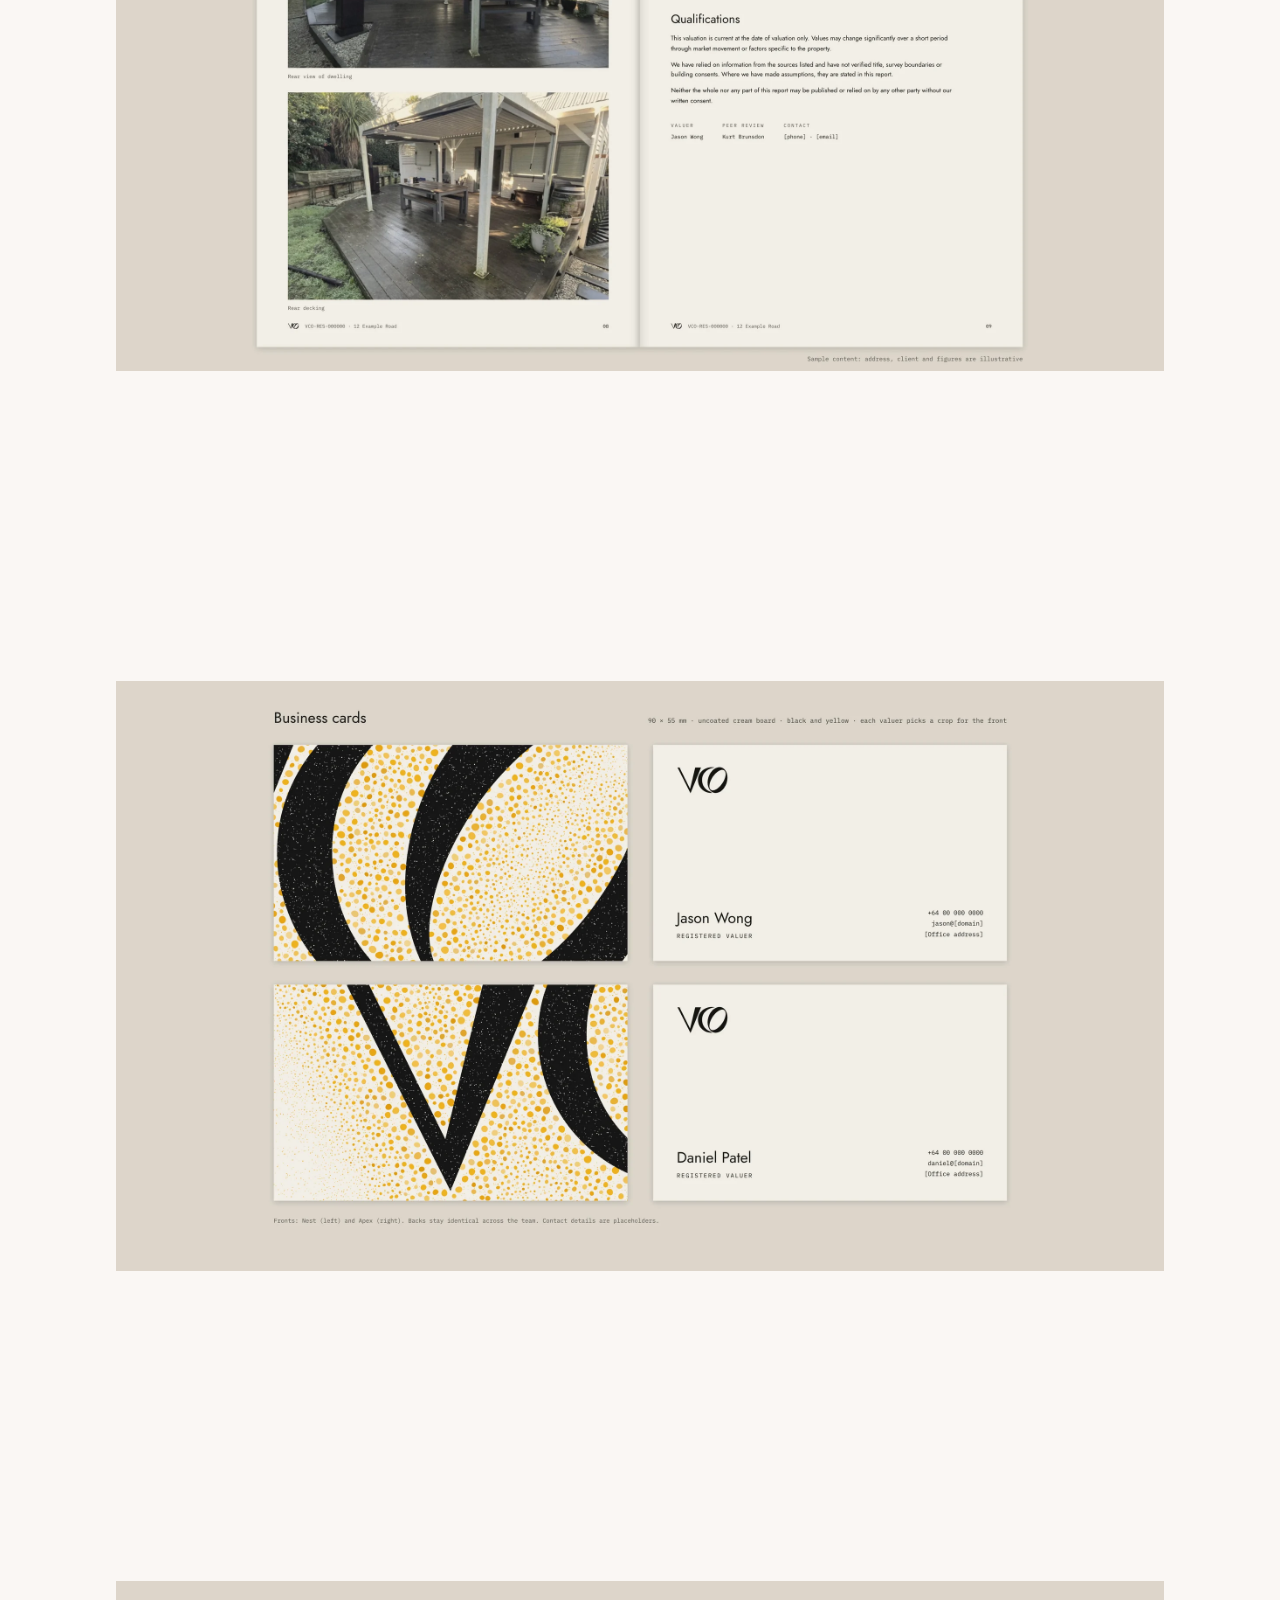
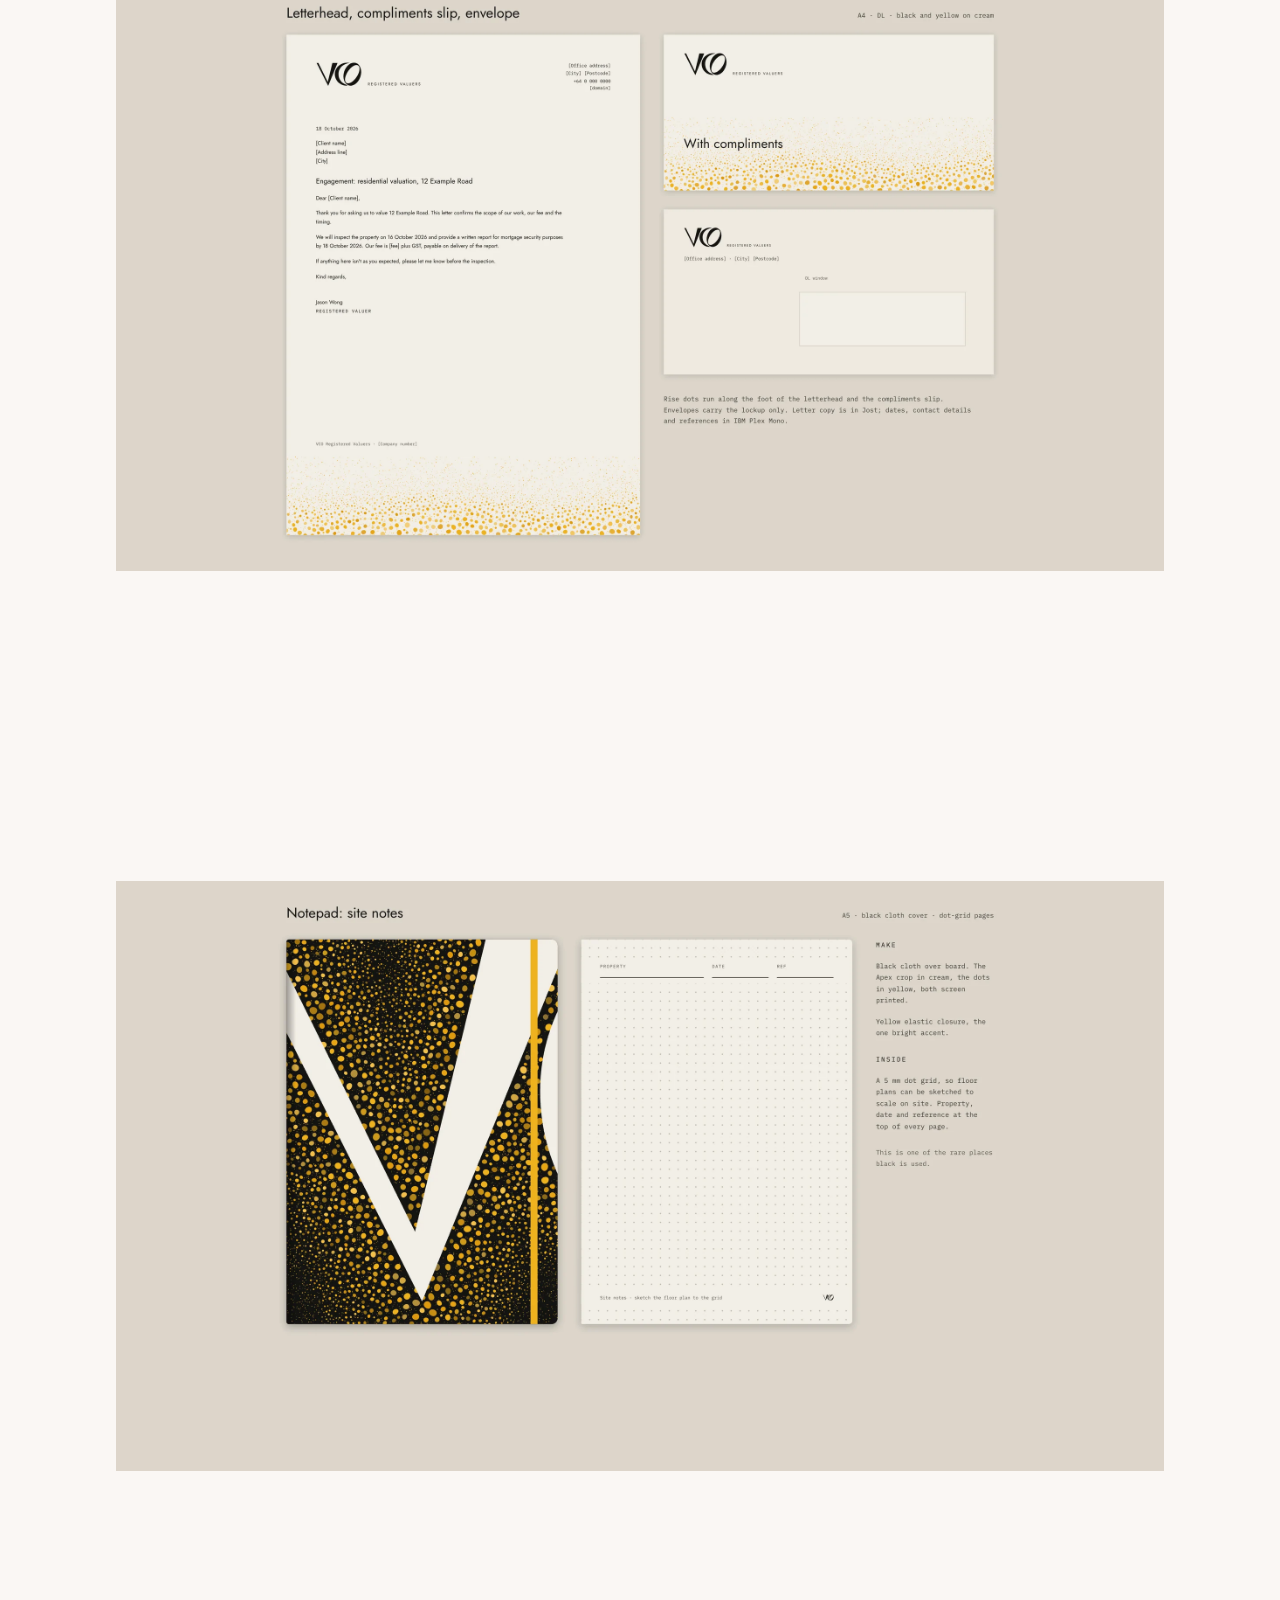
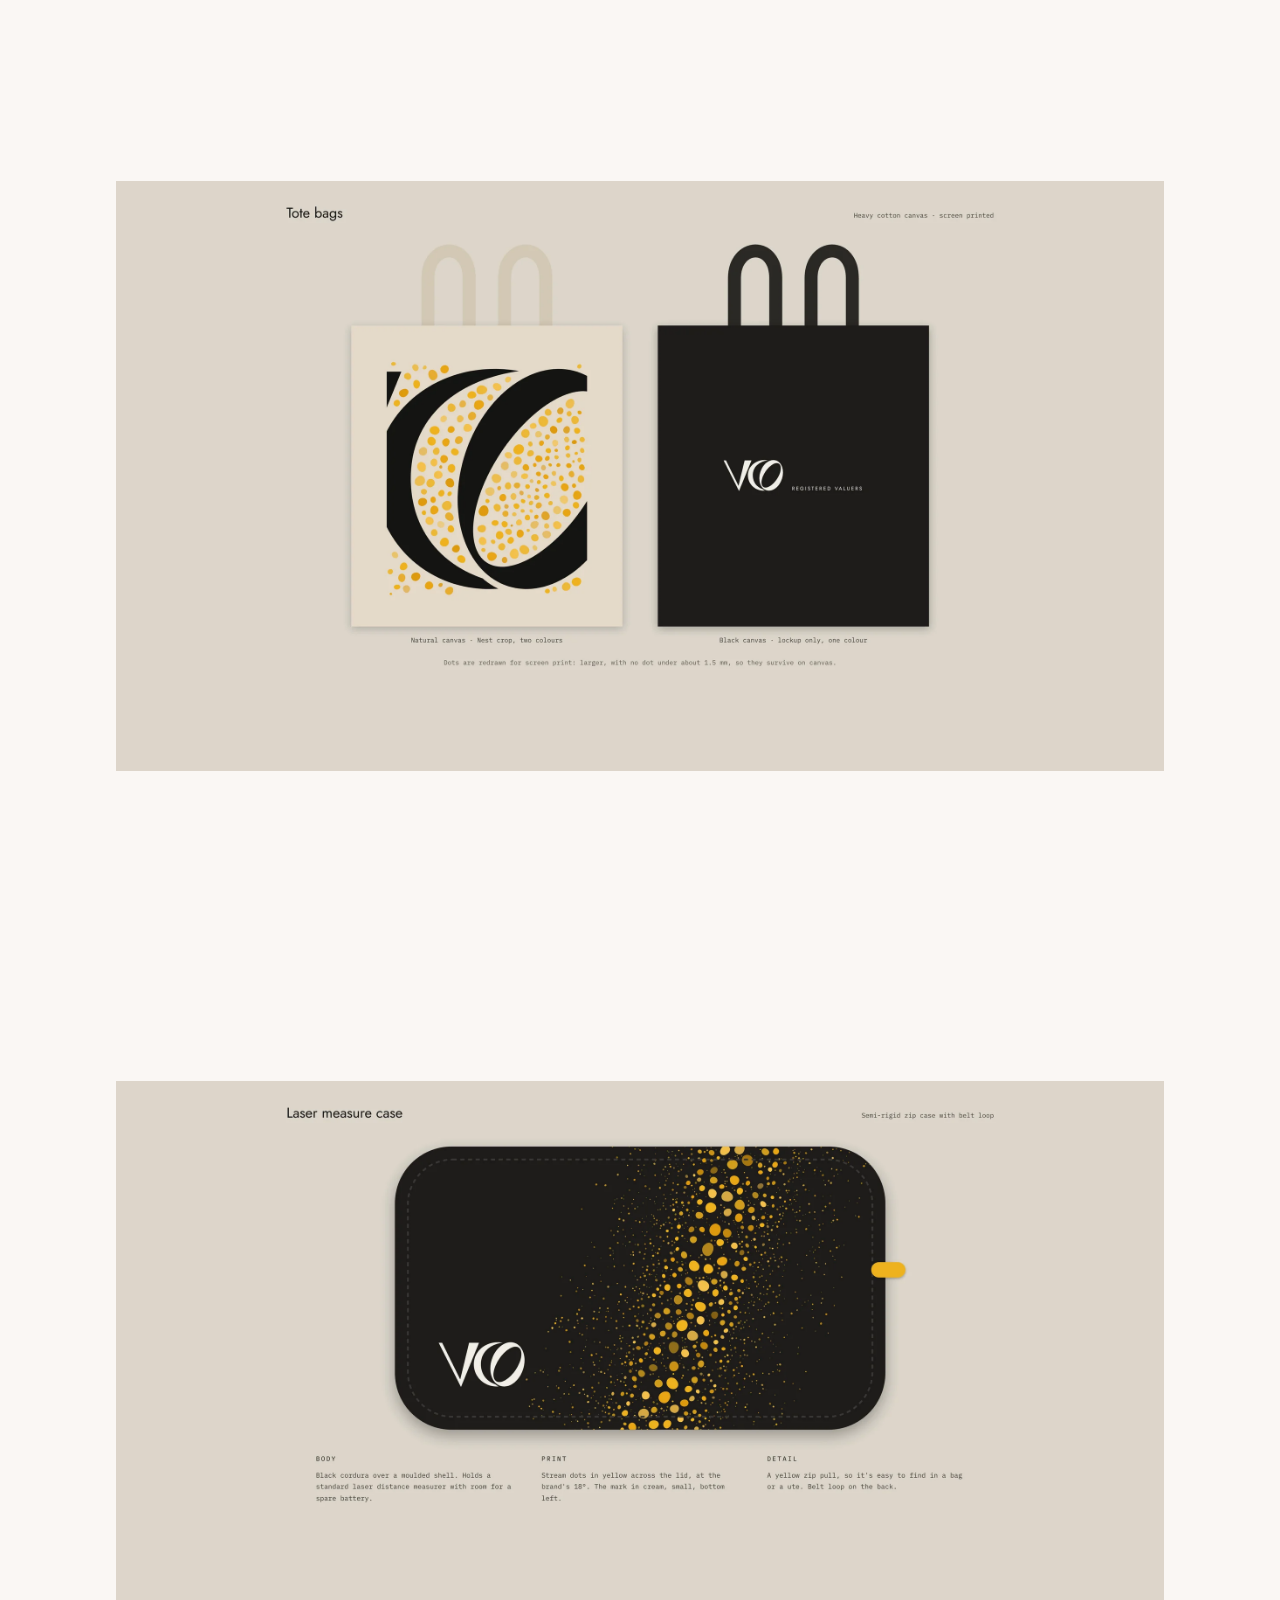
==== commit a3e670cf: "Replace the Collective slides with the developed round 22 slides from the latest design work, in pre" ====
--- a/collective/index.html
+++ b/collective/index.html
@@ -1,4 +1,4 @@
 <!doctype html>
-<html lang="en"><head><meta charset="utf-8"><meta name="viewport" content="width=device-width,initial-scale=1"><meta name="theme-color" content="#faf7f4"><meta name="robots" content="noindex, nofollow"><title>Collective — VCO</title><link rel="icon" href="../assets/mw-0.png"><link rel="stylesheet" href="../style.css?v=r2-1"><script src="../site.js" defer></script></head>
+<html lang="en"><head><meta charset="utf-8"><meta name="viewport" content="width=device-width,initial-scale=1"><meta name="theme-color" content="#faf7f4"><meta name="robots" content="noindex, nofollow"><title>Collective — VCO</title><link rel="icon" href="../assets/mw-0.png"><link rel="stylesheet" href="../style.css?v=r2-2"><script src="../site.js" defer></script></head>
 <body data-view="collective"><a class="skip" href="#main">Skip to content</a><header class="site-header"><a class="brand" href="../" aria-label="Hello VCO"><span class="logo-window"><img src="../assets/mw-0.png" alt="MW" width="1280" height="1280"></span></a><nav aria-label="Concepts"><a href="../layers/"><span class="nav-number">1</span><span class="nav-name">Layers</span></a><a href="../collective/" aria-current="page"><span class="nav-number">2</span><span class="nav-name">Collective</span></a></nav><a class="summary-link" href="../summary/">Summary</a></header>
-<main id="main"><section class="concept-opening" data-stage><div class="concept-heading"><span class="concept-number">2</span><h1>Collective</h1></div><p class="concept-reason">VCO is a collective of valuation experts. So what if the brand represents the feeling of the collective?</p><span class="scroll-cue" aria-hidden="true"></span></section><section class="execution" data-stage><img src="../assets/p35.webp" width="1298" height="2016" alt="Collective — 01" loading="lazy" decoding="async"></section><section class="execution" data-stage><img src="../assets/p36.webp" width="2401" height="1842" alt="Collective — 02" loading="lazy" decoding="async"></section><section class="execution execution--landscape" data-stage><img src="../assets/p37.webp" width="2401" height="1471" alt="Collective — 03" loading="lazy" decoding="async"></section><section class="execution execution--identity" data-stage><img src="../assets/collective-lockup.svg" width="841" height="348" alt="Collective — 04" loading="lazy" decoding="async"></section><section class="execution execution--landscape" data-stage><img src="../assets/p39.webp" width="2401" height="1563" alt="Collective — 05" loading="lazy" decoding="async"></section><section class="execution execution--landscape" data-stage><img src="../assets/p40.webp" width="2401" height="1610" alt="Collective — 06" loading="lazy" decoding="async"></section><section class="execution" data-stage><img src="../assets/p41.webp" width="1734" height="2400" alt="Collective — 07" loading="lazy" decoding="async"></section><section class="execution" data-stage><img src="../assets/p42.webp" width="1354" height="2375" alt="Collective — 08" loading="lazy" decoding="async"></section><section class="execution execution--landscape" data-stage><img src="../assets/p43.webp" width="2346" height="1584" alt="Collective — 09" loading="lazy" decoding="async"></section><section class="execution execution--landscape" data-stage><img src="../assets/p44.webp" width="2401" height="1419" alt="Collective — 10" loading="lazy" decoding="async"></section><footer class="chapter-footer"><a class="previous" href="../layers/">Layers</a><a class="next" href="../summary/">Summary<span aria-hidden="true">+</span></a></footer></main><div class="reading-progress" aria-hidden="true"><span></span></div><div class="stage-count" aria-hidden="true"></div></body></html>+<main id="main"><section class="concept-opening" data-stage><div class="concept-heading"><span class="concept-number">2</span><h1>Collective</h1></div><p class="concept-reason">VCO is a collective of valuation experts. So what if the brand represents the feeling of the collective?</p><span class="scroll-cue" aria-hidden="true"></span></section><section class="execution execution--landscape" data-stage><img src="../assets/collective-01-where-we-were.webp" width="2400" height="1350" alt="Collective — 01: Where we were" loading="lazy" decoding="async"></section><section class="execution execution--landscape" data-stage><img src="../assets/collective-02-logo.webp" width="2400" height="1350" alt="Collective — 02: The logo" loading="lazy" decoding="async"></section><section class="execution execution--landscape" data-stage><video poster="../assets/collective-03-logo-collective.webp" width="2400" height="1350" autoplay muted loop playsinline aria-label="Collective — 03: The logo and the collective"><source src="../assets/collective-03-logo-collective.mp4" type="video/mp4"><source src="../assets/collective-03-logo-collective.webm" type="video/webm"></video></section><section class="execution execution--landscape" data-stage><img src="../assets/collective-04-manifesto.webp" width="2400" height="1350" alt="Collective — 04: Internal manifesto" loading="lazy" decoding="async"></section><section class="execution execution--landscape" data-stage><img src="../assets/collective-05-report-cover.webp" width="2400" height="1350" alt="Collective — 05: Report cover" loading="lazy" decoding="async"></section><section class="execution execution--landscape" data-stage><img src="../assets/collective-06-dot-patterns.webp" width="2400" height="1350" alt="Collective — 06: Dot patterns" loading="lazy" decoding="async"></section><section class="execution execution--landscape" data-stage><img src="../assets/collective-07-logo-crops.webp" width="2400" height="1350" alt="Collective — 07: Logo crops" loading="lazy" decoding="async"></section><section class="execution execution--landscape" data-stage><img src="../assets/collective-08-report-cover-rule.webp" width="2400" height="1350" alt="Collective — 08: Report: cover" loading="lazy" decoding="async"></section><section class="execution execution--landscape" data-stage><img src="../assets/collective-09-report-summary.webp" width="2400" height="1350" alt="Collective — 09: Report: summary" loading="lazy" decoding="async"></section><section class="execution execution--landscape" data-stage><img src="../assets/collective-10-report-property.webp" width="2400" height="1350" alt="Collective — 10: Report: the property" loading="lazy" decoding="async"></section><section class="execution execution--landscape" data-stage><img src="../assets/collective-11-report-evidence.webp" width="2400" height="1350" alt="Collective — 11: Report: evidence and valuation" loading="lazy" decoding="async"></section><section class="execution execution--landscape" data-stage><img src="../assets/collective-12-report-photos-qualifications.webp" width="2400" height="1350" alt="Collective — 12: Report: photographs and qualifications" loading="lazy" decoding="async"></section><section class="execution execution--landscape" data-stage><img src="../assets/collective-13-business-cards.webp" width="2400" height="1350" alt="Collective — 13: Business cards" loading="lazy" decoding="async"></section><section class="execution execution--landscape" data-stage><img src="../assets/collective-14-letterhead.webp" width="2400" height="1350" alt="Collective — 14: Letterhead, compliments slip, envelope" loading="lazy" decoding="async"></section><section class="execution execution--landscape" data-stage><img src="../assets/collective-15-notepad.webp" width="2400" height="1350" alt="Collective — 15: Notepad" loading="lazy" decoding="async"></section><section class="execution execution--landscape" data-stage><img src="../assets/collective-16-tote.webp" width="2400" height="1350" alt="Collective — 16: Tote bags" loading="lazy" decoding="async"></section><section class="execution execution--landscape" data-stage><img src="../assets/collective-17-laser-case.webp" width="2400" height="1350" alt="Collective — 17: Laser measure case" loading="lazy" decoding="async"></section><section class="execution execution--landscape" data-stage><img src="../assets/collective-18-powerpoint.webp" width="2400" height="1350" alt="Collective — 18: PowerPoint" loading="lazy" decoding="async"></section><section class="execution execution--landscape execution--captioned" data-stage><img src="../assets/collective-19-website.webp" width="2400" height="1350" alt="Collective — 19: Website" loading="lazy" decoding="async"><a class="execution-caption" href="https://martinwong.au/vco-home/" target="_blank" rel="noopener">View the website prototype<span aria-hidden="true"> ↗</span></a></section><section class="execution execution--landscape" data-stage><img src="../assets/collective-20-email-signature.webp" width="2400" height="1350" alt="Collective — 20: Email signature" loading="lazy" decoding="async"></section><section class="execution execution--landscape" data-stage><img src="../assets/collective-21-photography-people.webp" width="2400" height="1350" alt="Collective — 21: Photography: people" loading="lazy" decoding="async"></section><section class="execution execution--landscape" data-stage><img src="../assets/collective-22-summary.webp" width="2400" height="1350" alt="Collective — 22: VCO Registered Valuers" loading="lazy" decoding="async"></section><footer class="chapter-footer"><a class="previous" href="../layers/">Layers</a><a class="next" href="../summary/">Summary<span aria-hidden="true">+</span></a></footer></main><div class="reading-progress" aria-hidden="true"><span></span></div><div class="stage-count" aria-hidden="true"></div></body></html>
--- a/style.css
+++ b/style.css
@@ -19,3 +19,5 @@
 .execution--logo img{width:min(68%,460px);height:auto;max-height:none}
 .execution--identity img{width:min(100%,900px);height:auto;max-height:none}
 @media(max-width:680px){.execution--landscape video,.execution--landscape img,.execution--hero img,.execution--layers img{width:100%;max-height:none}.execution--logo img{width:min(78%,380px)}.execution--identity img{width:100%}}
+
+.execution--captioned{flex-direction:column;gap:22px}.execution--captioned img{max-height:calc(100svh - var(--header) - 150px)}.execution-caption{font-size:14px;line-height:1.5;color:var(--muted);text-decoration:underline;text-underline-offset:5px;text-decoration-color:var(--line)}.execution-caption:hover{color:var(--ink)}
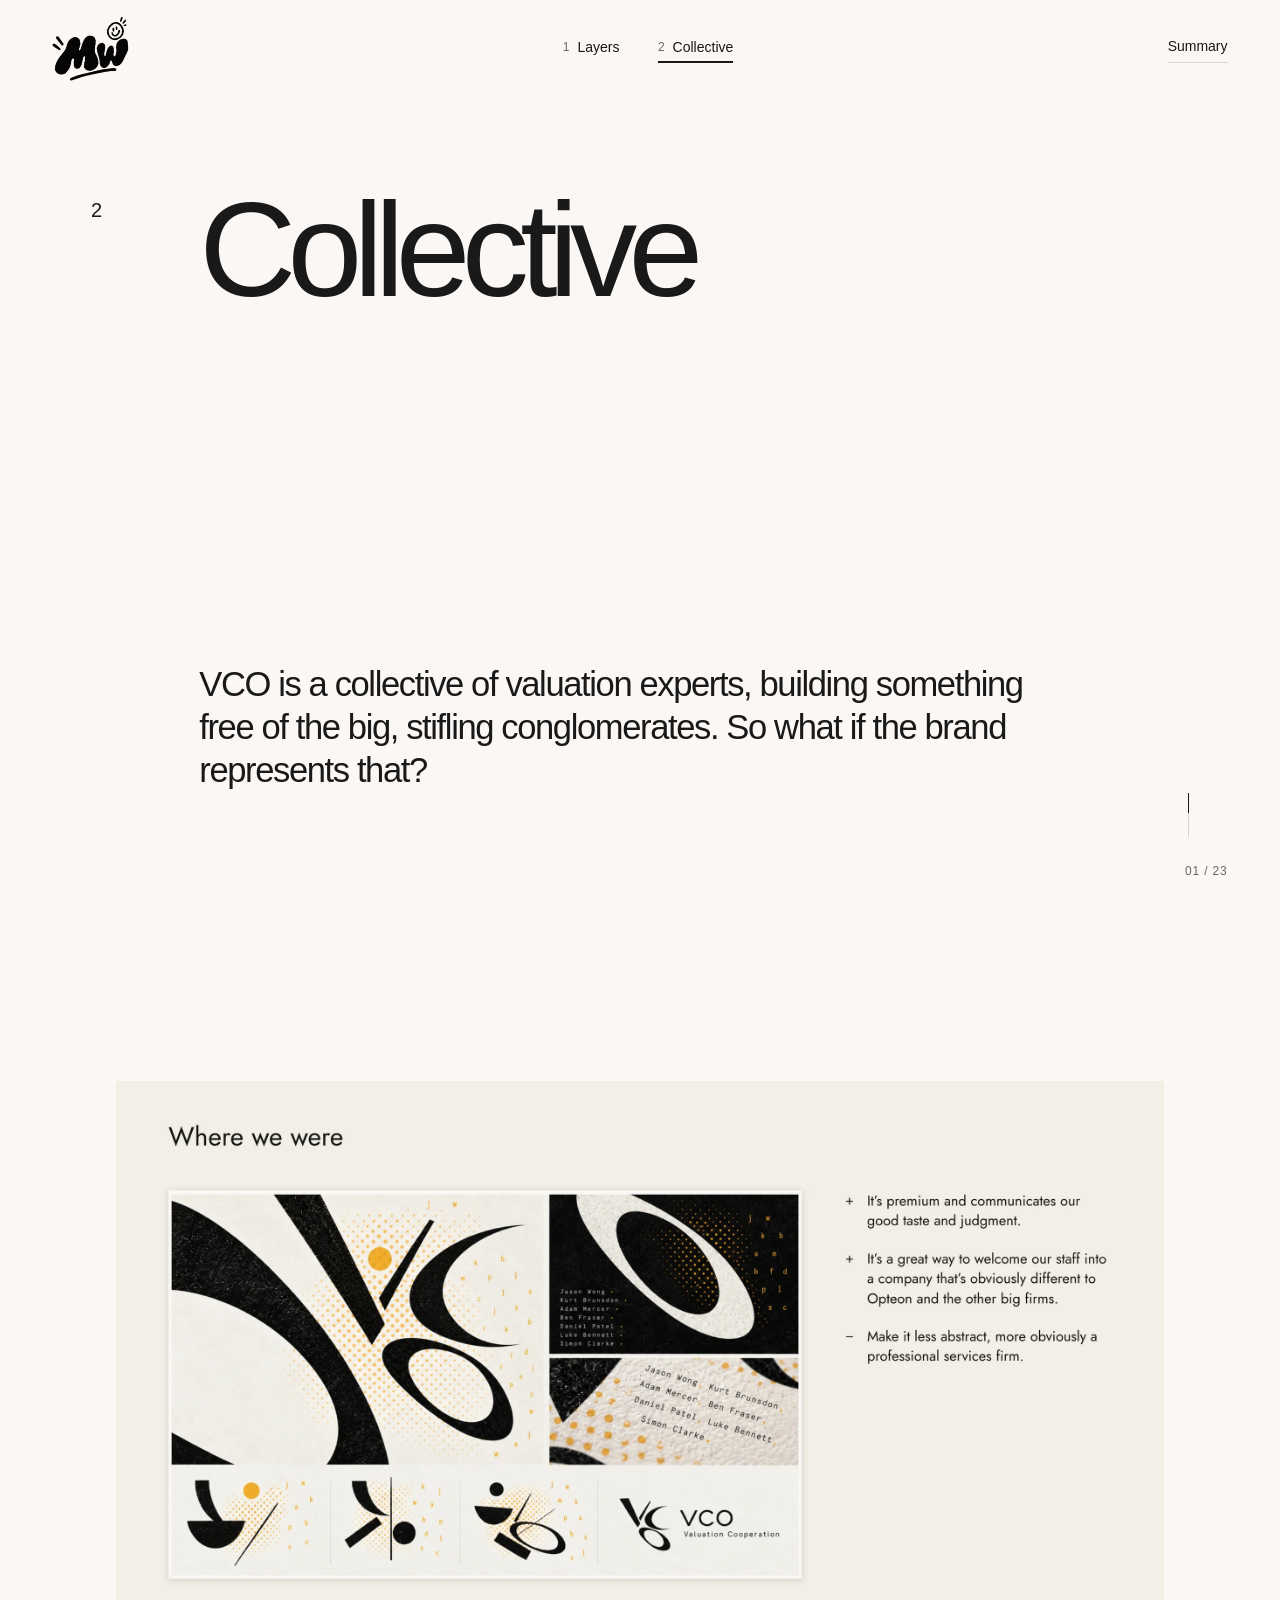
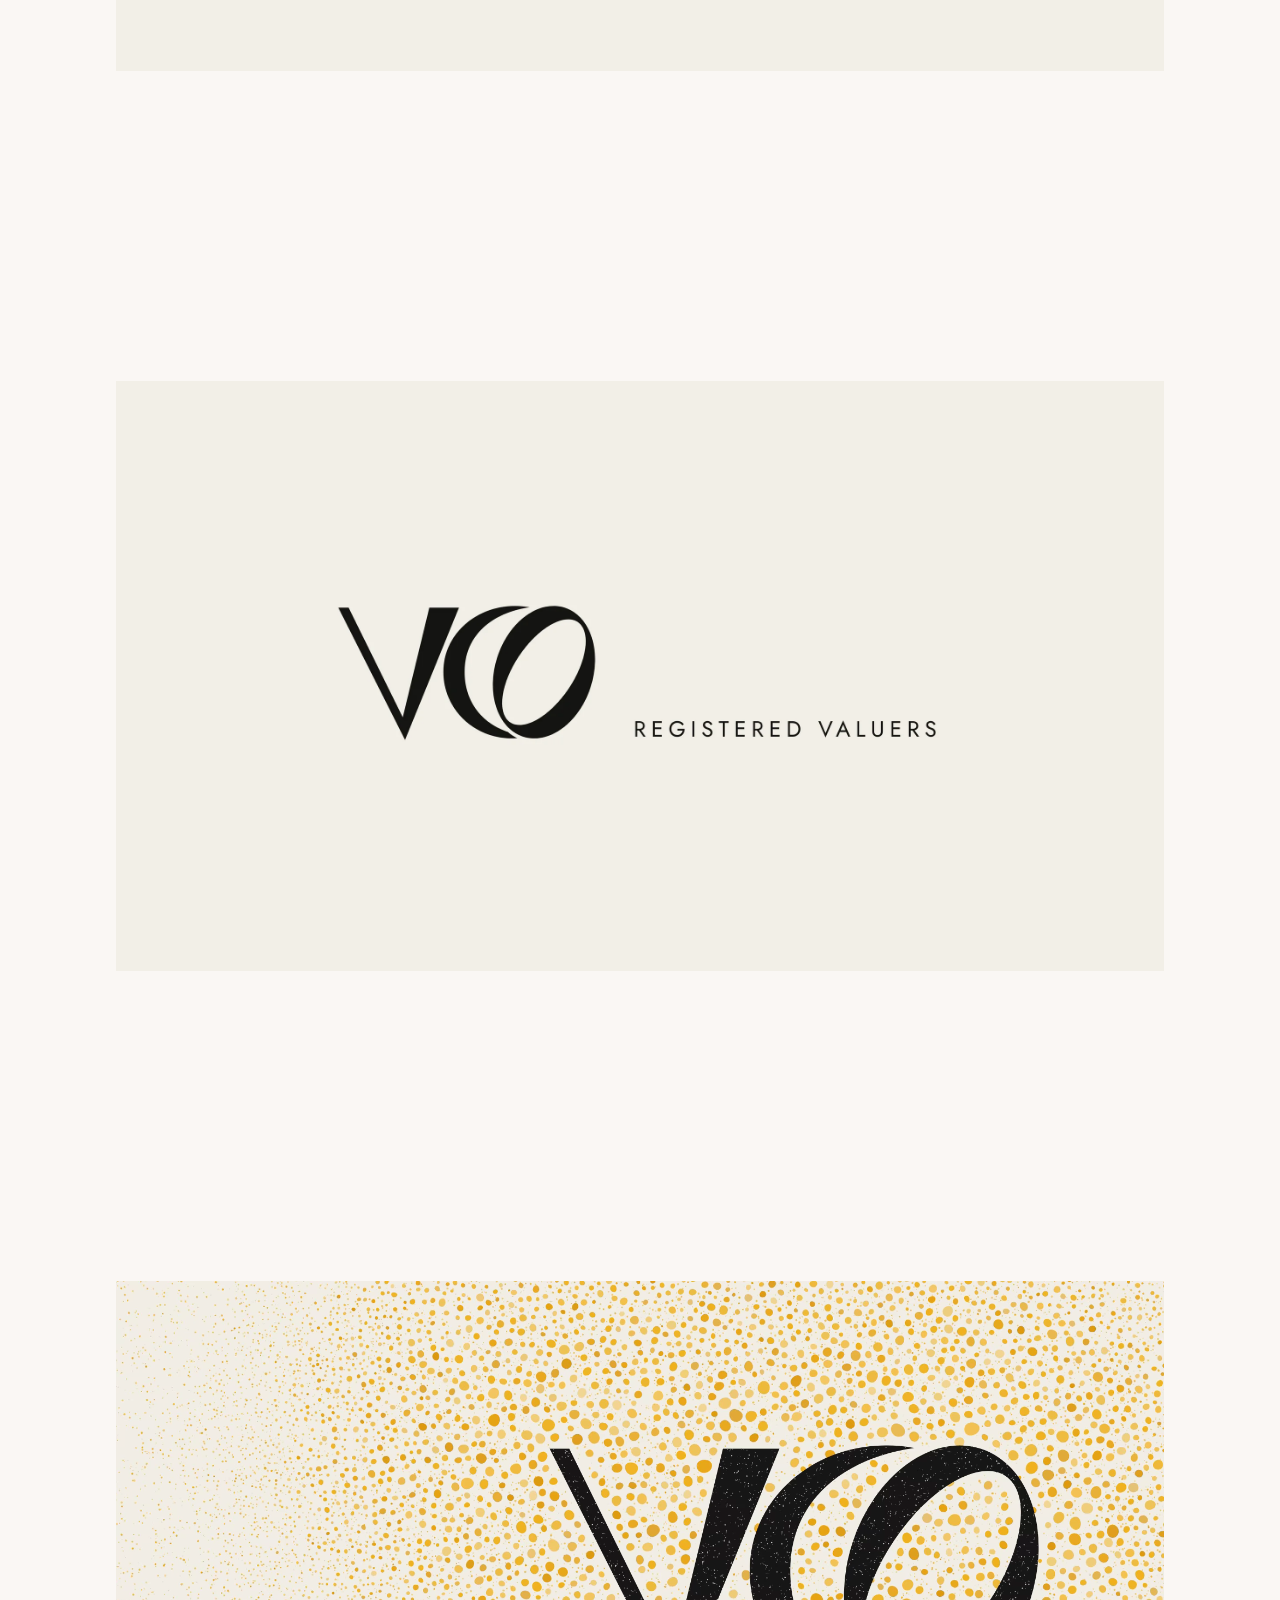
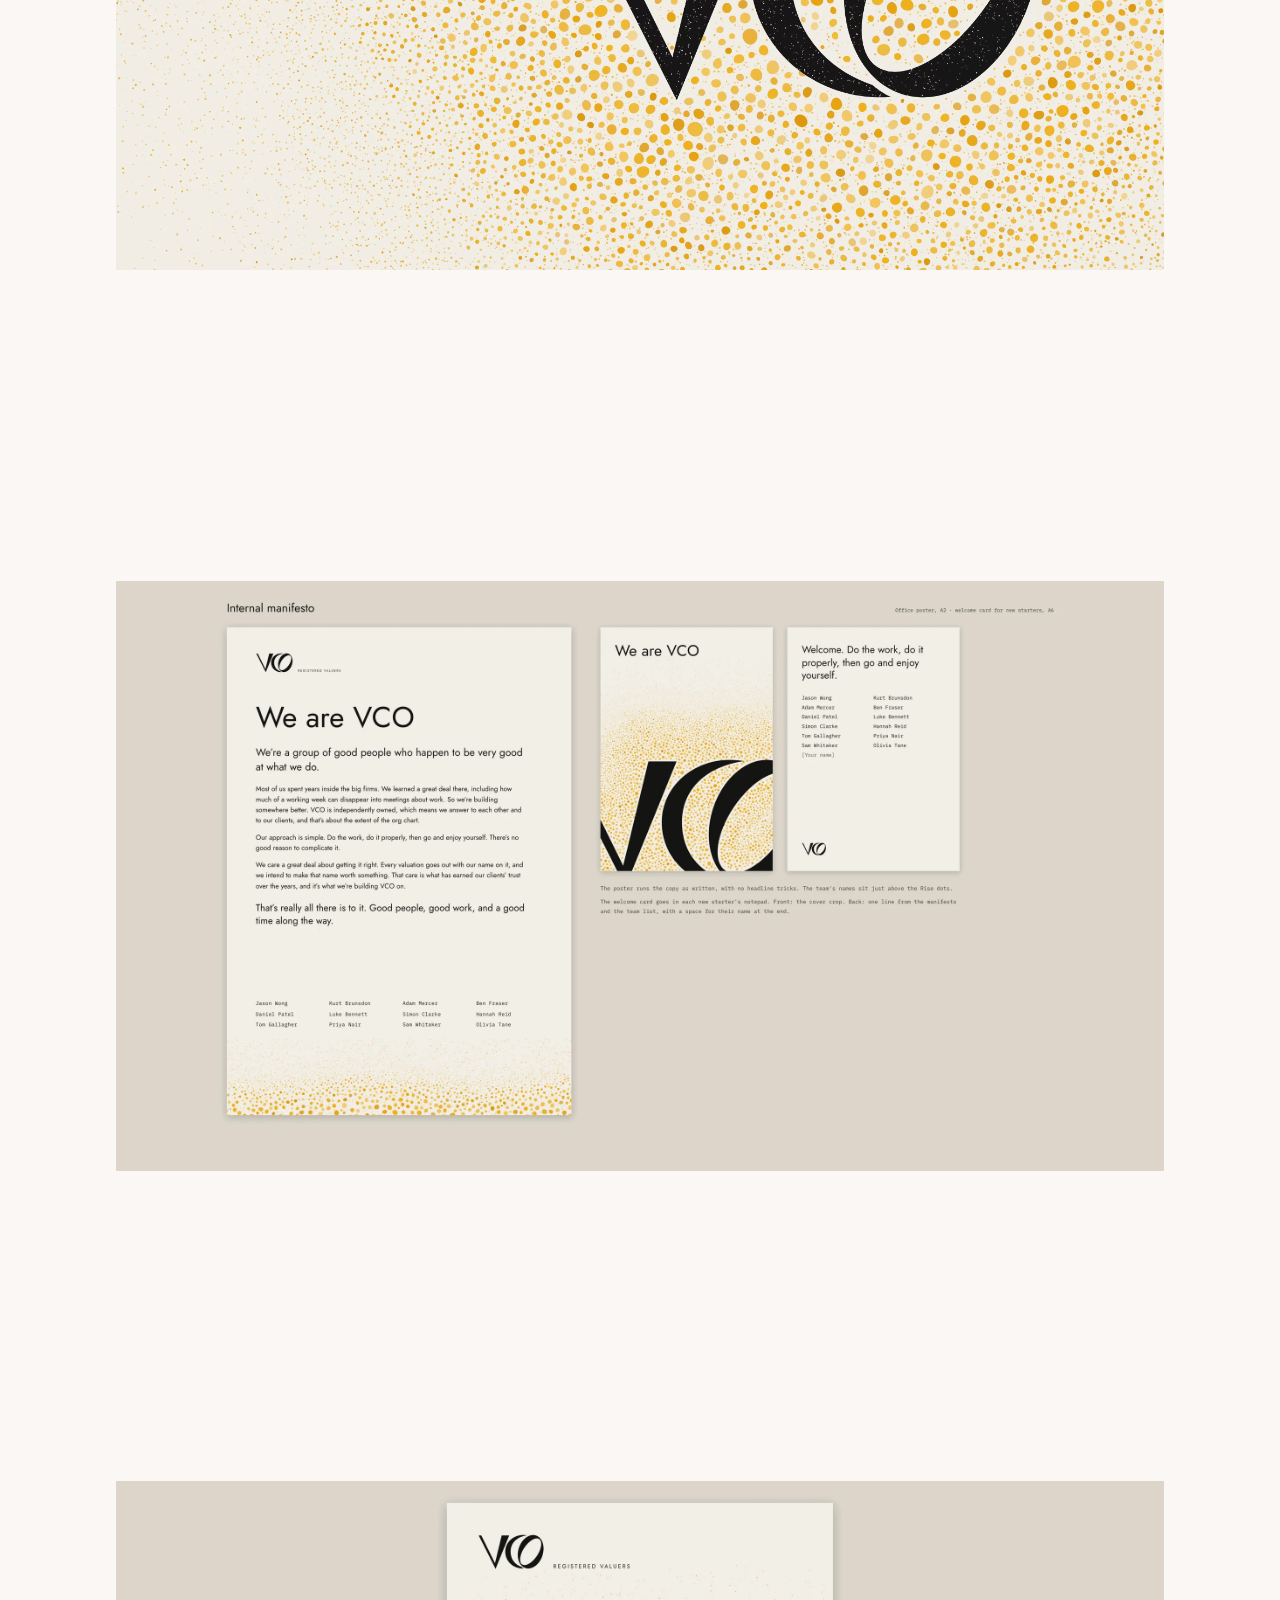
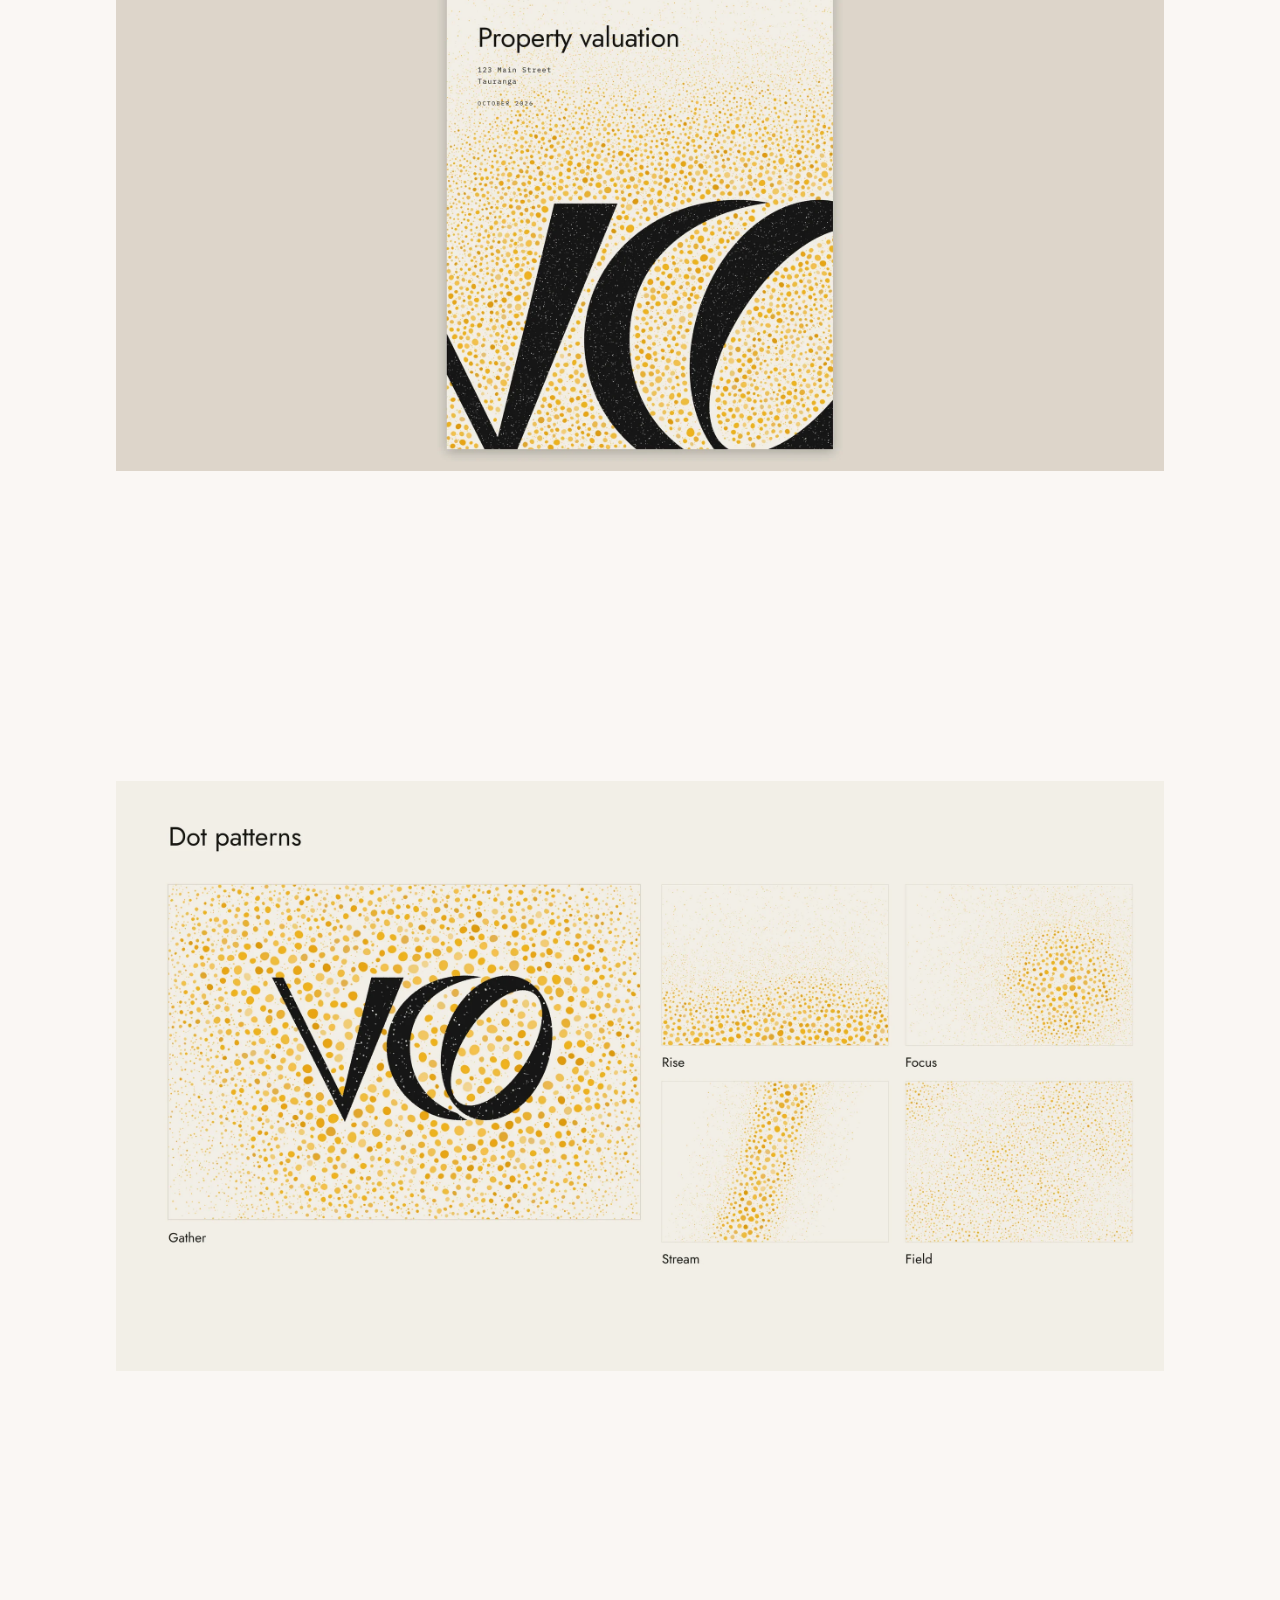
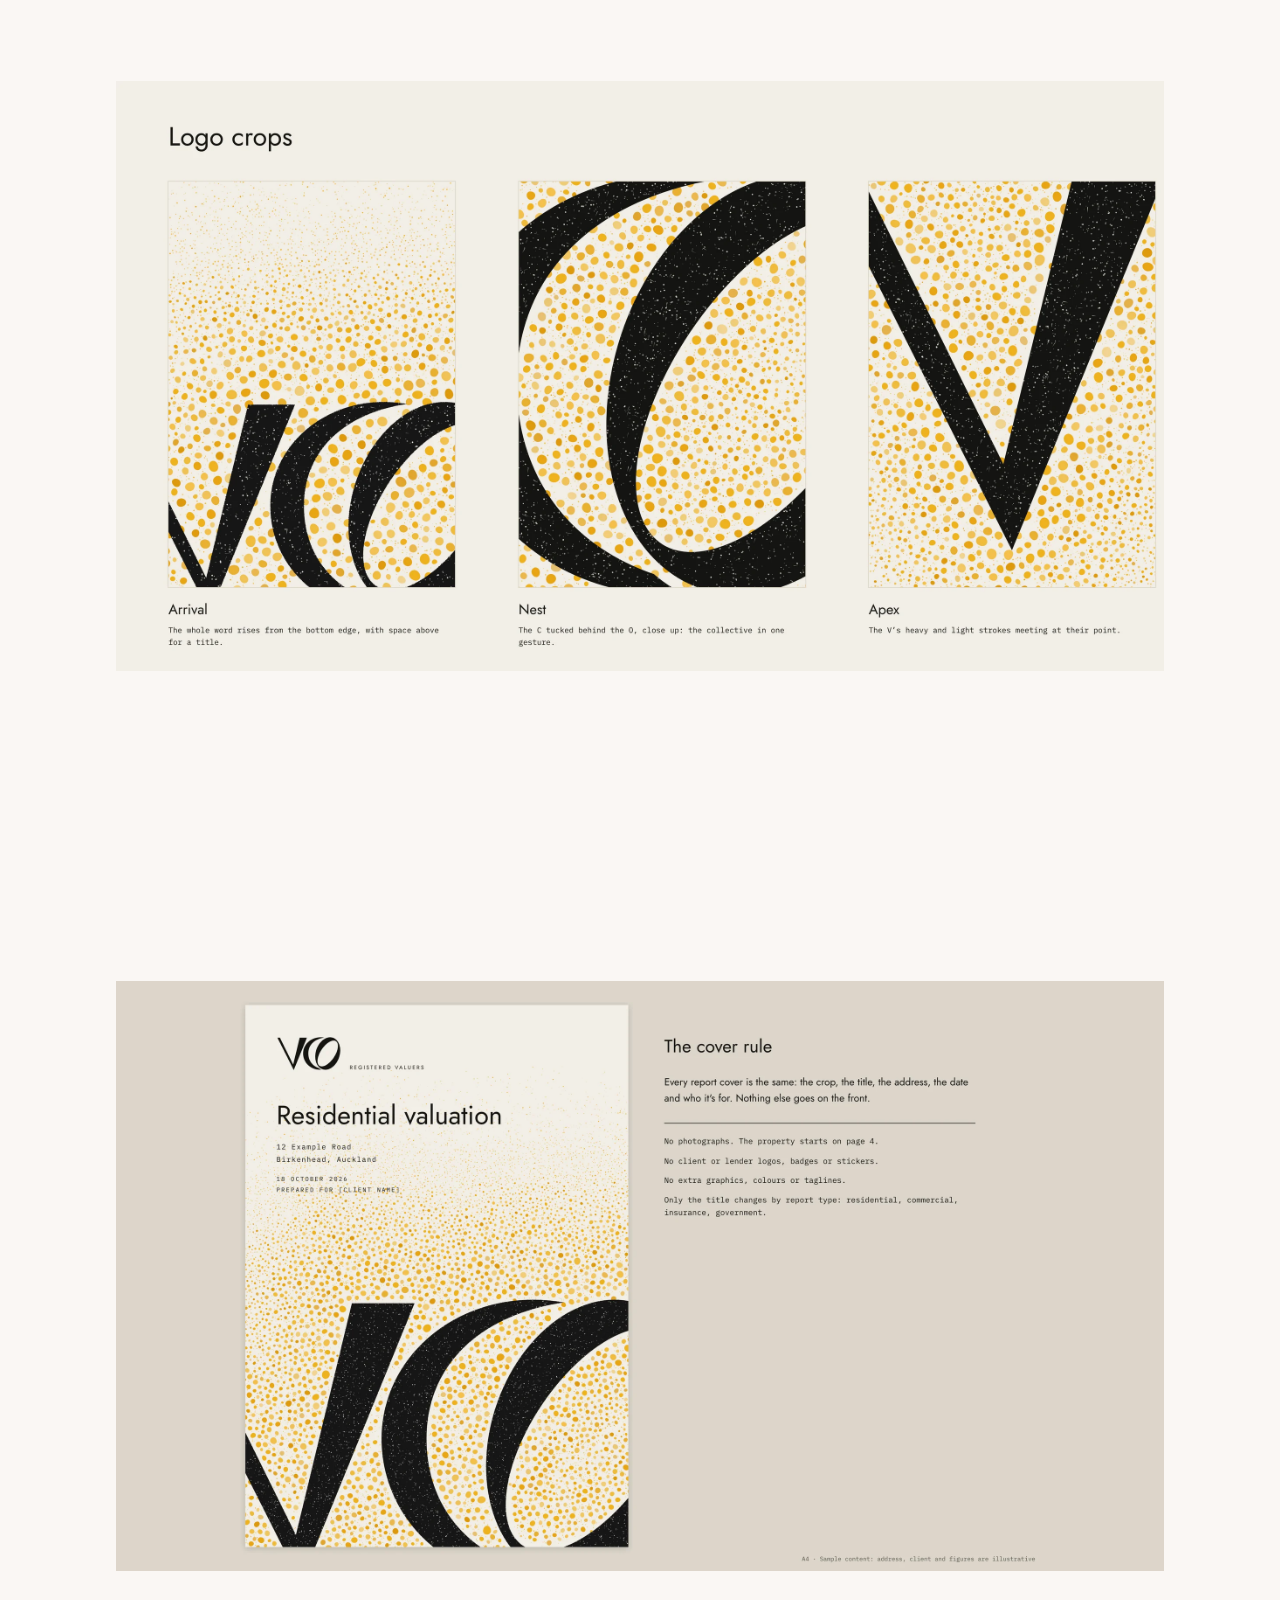
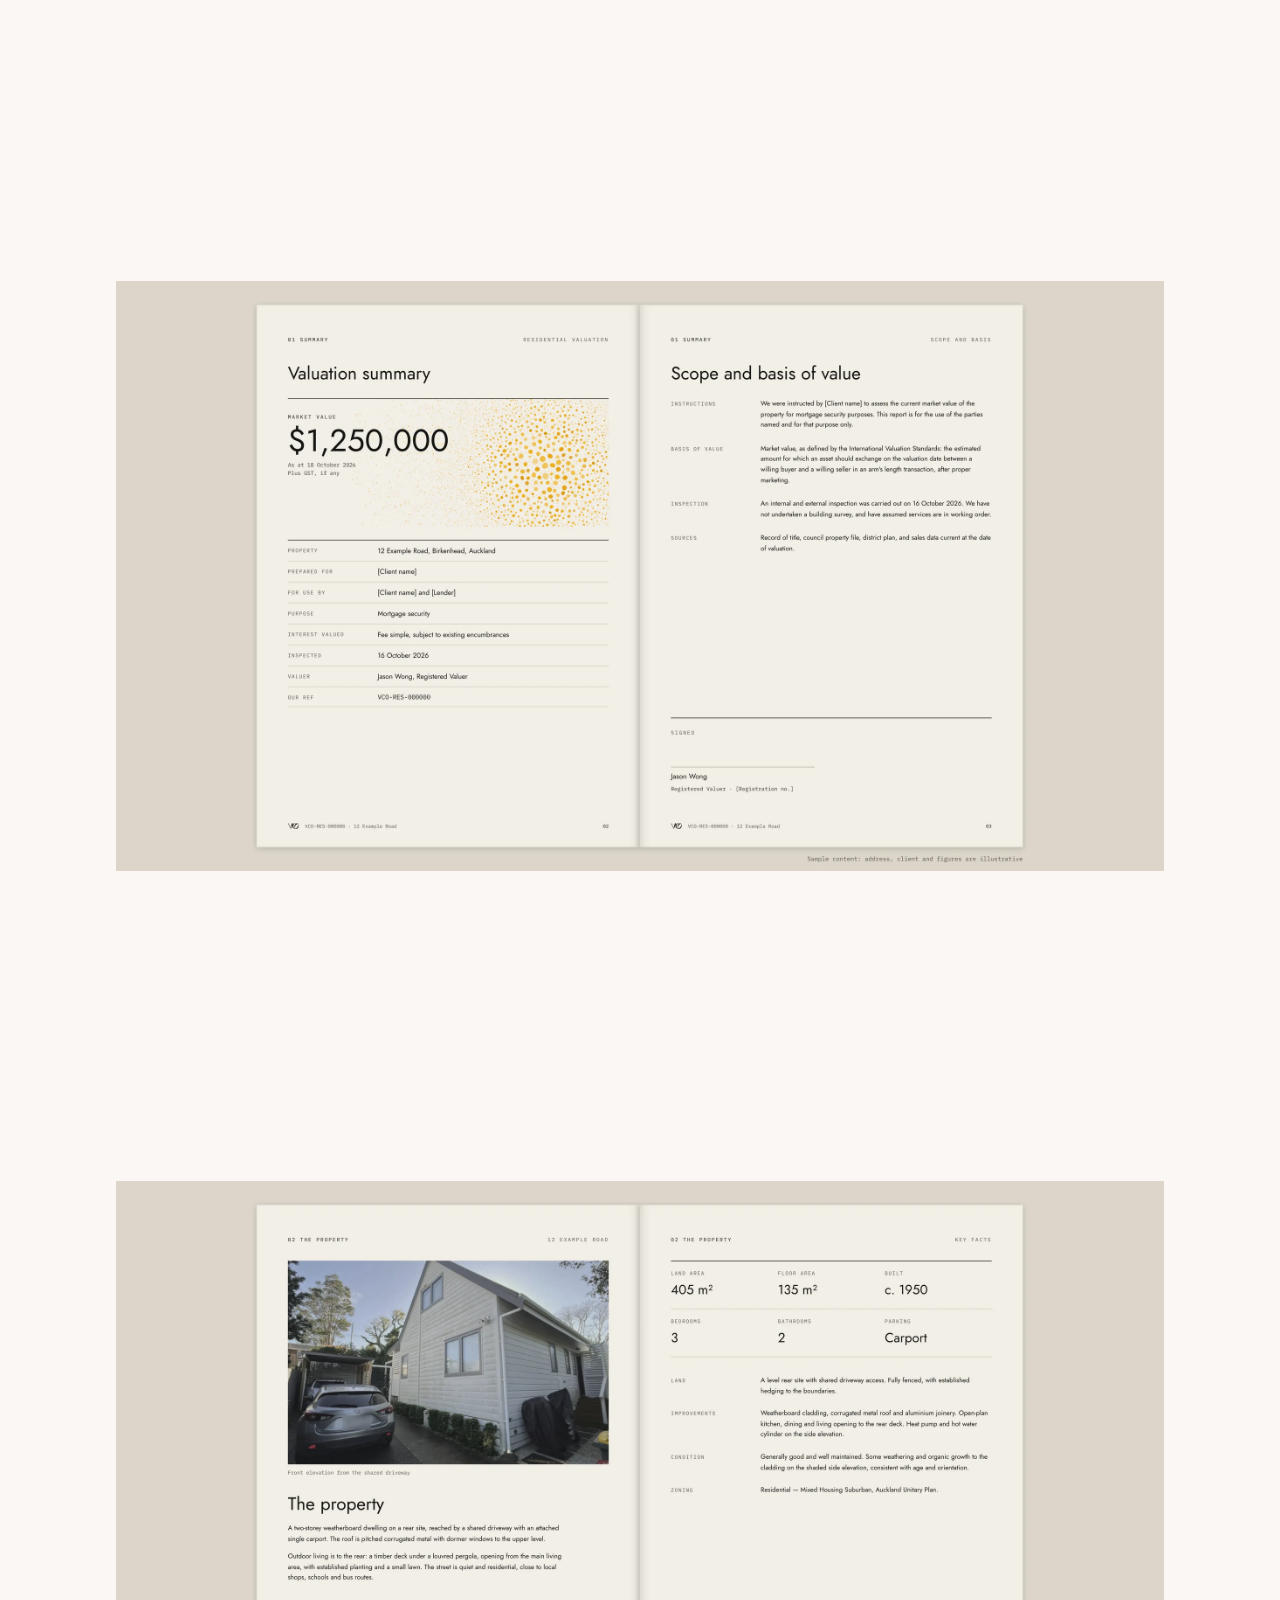
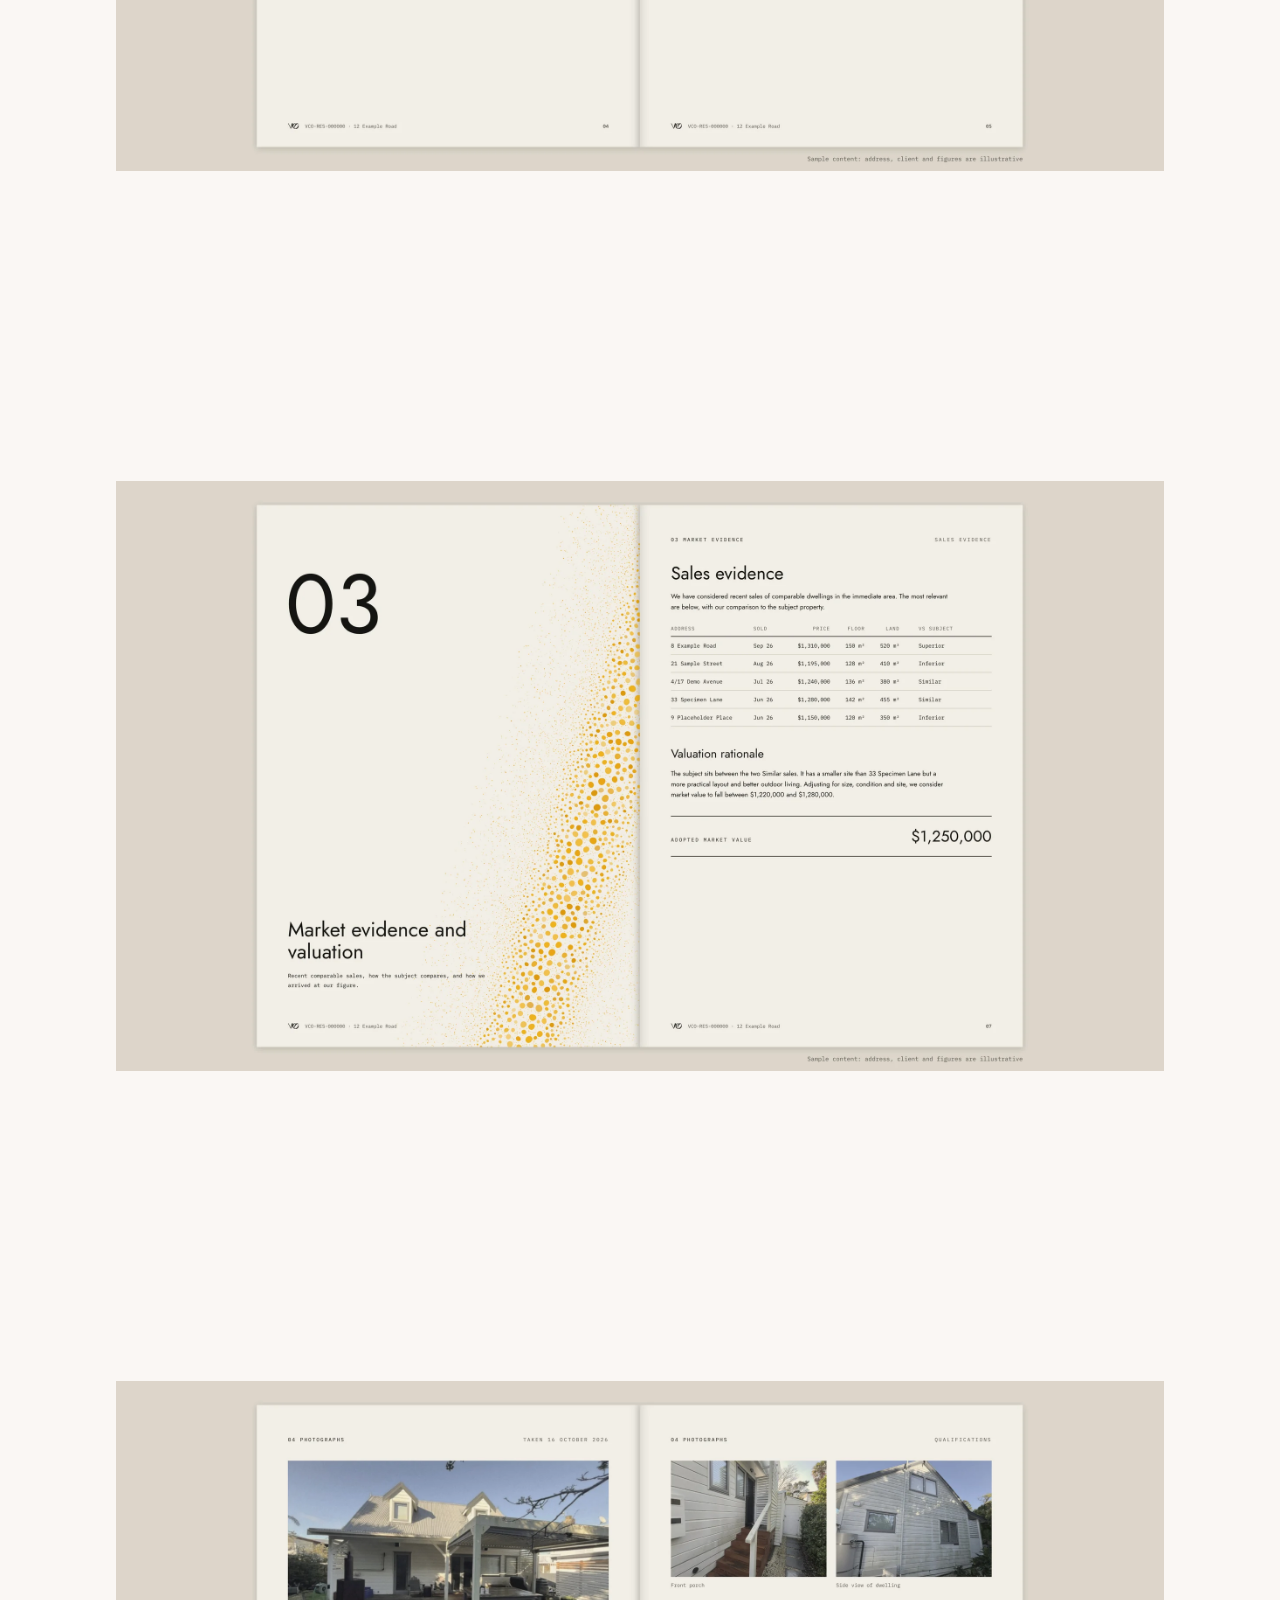
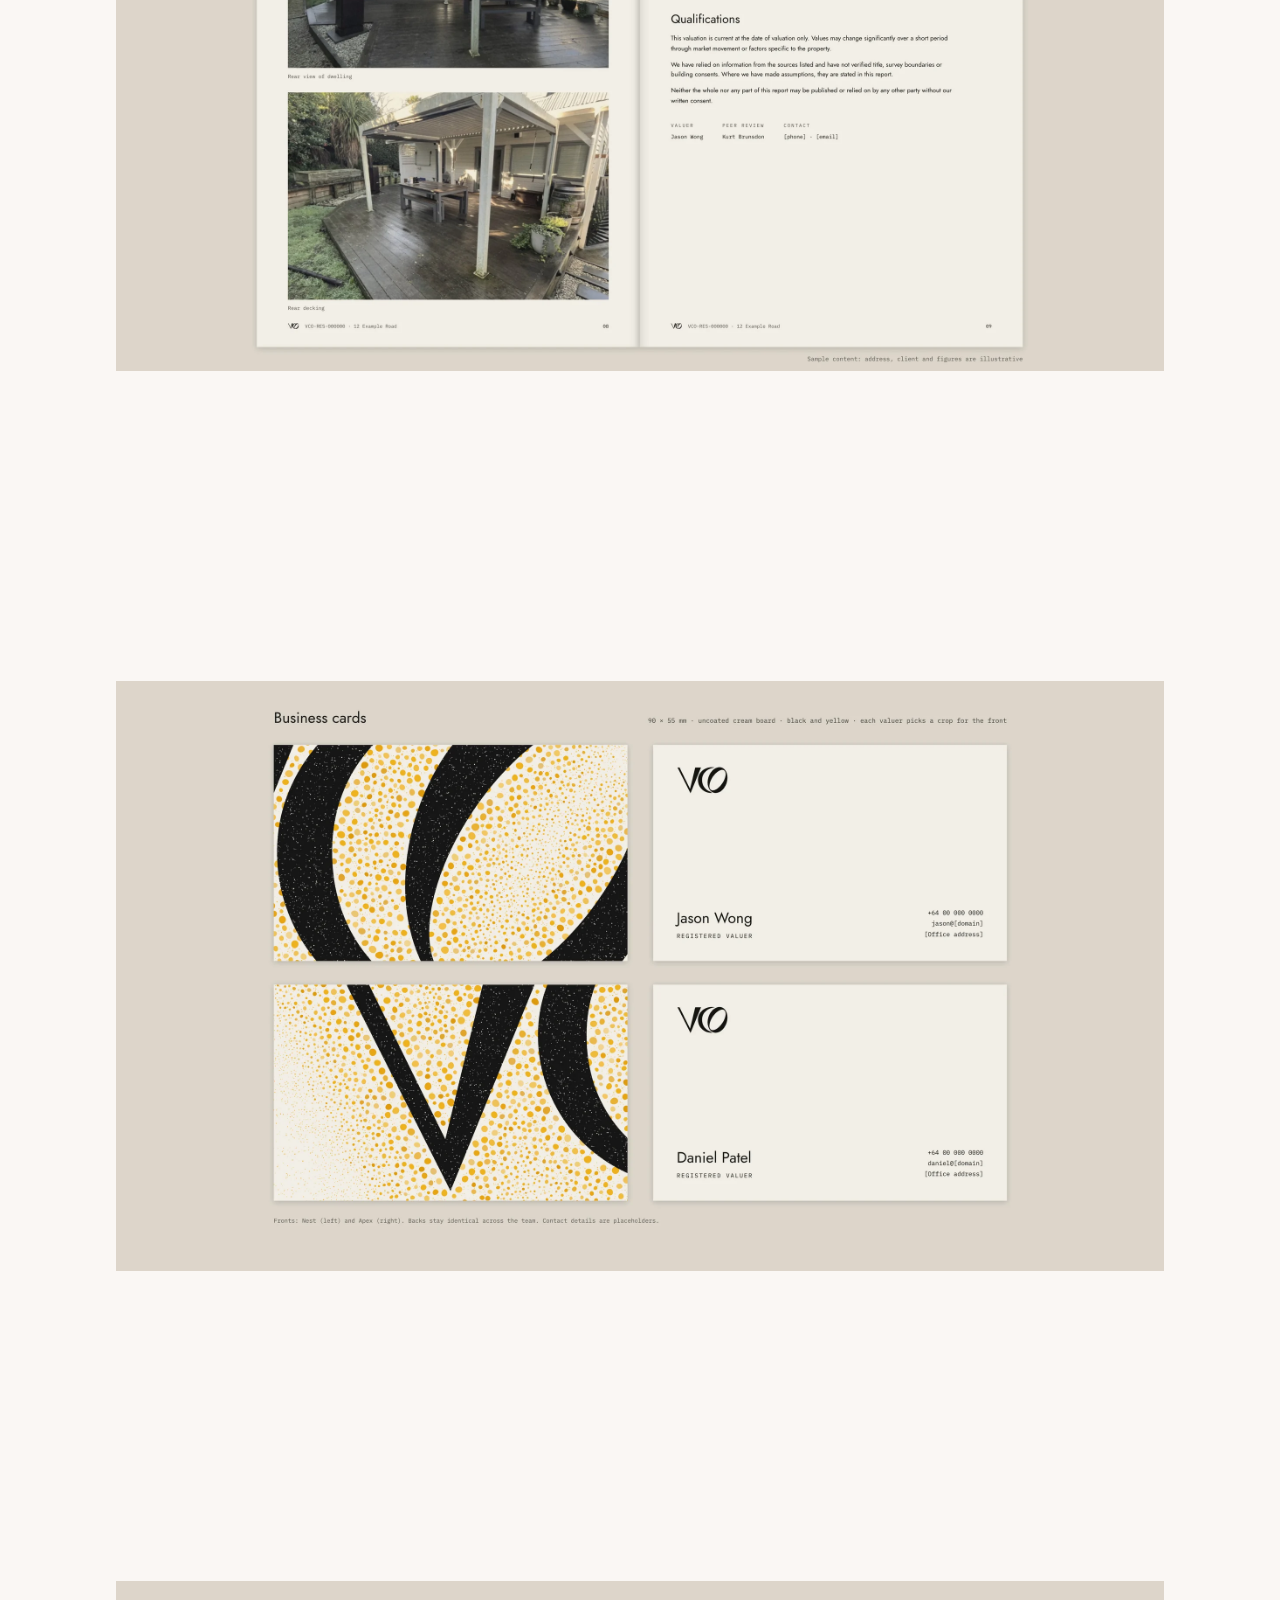
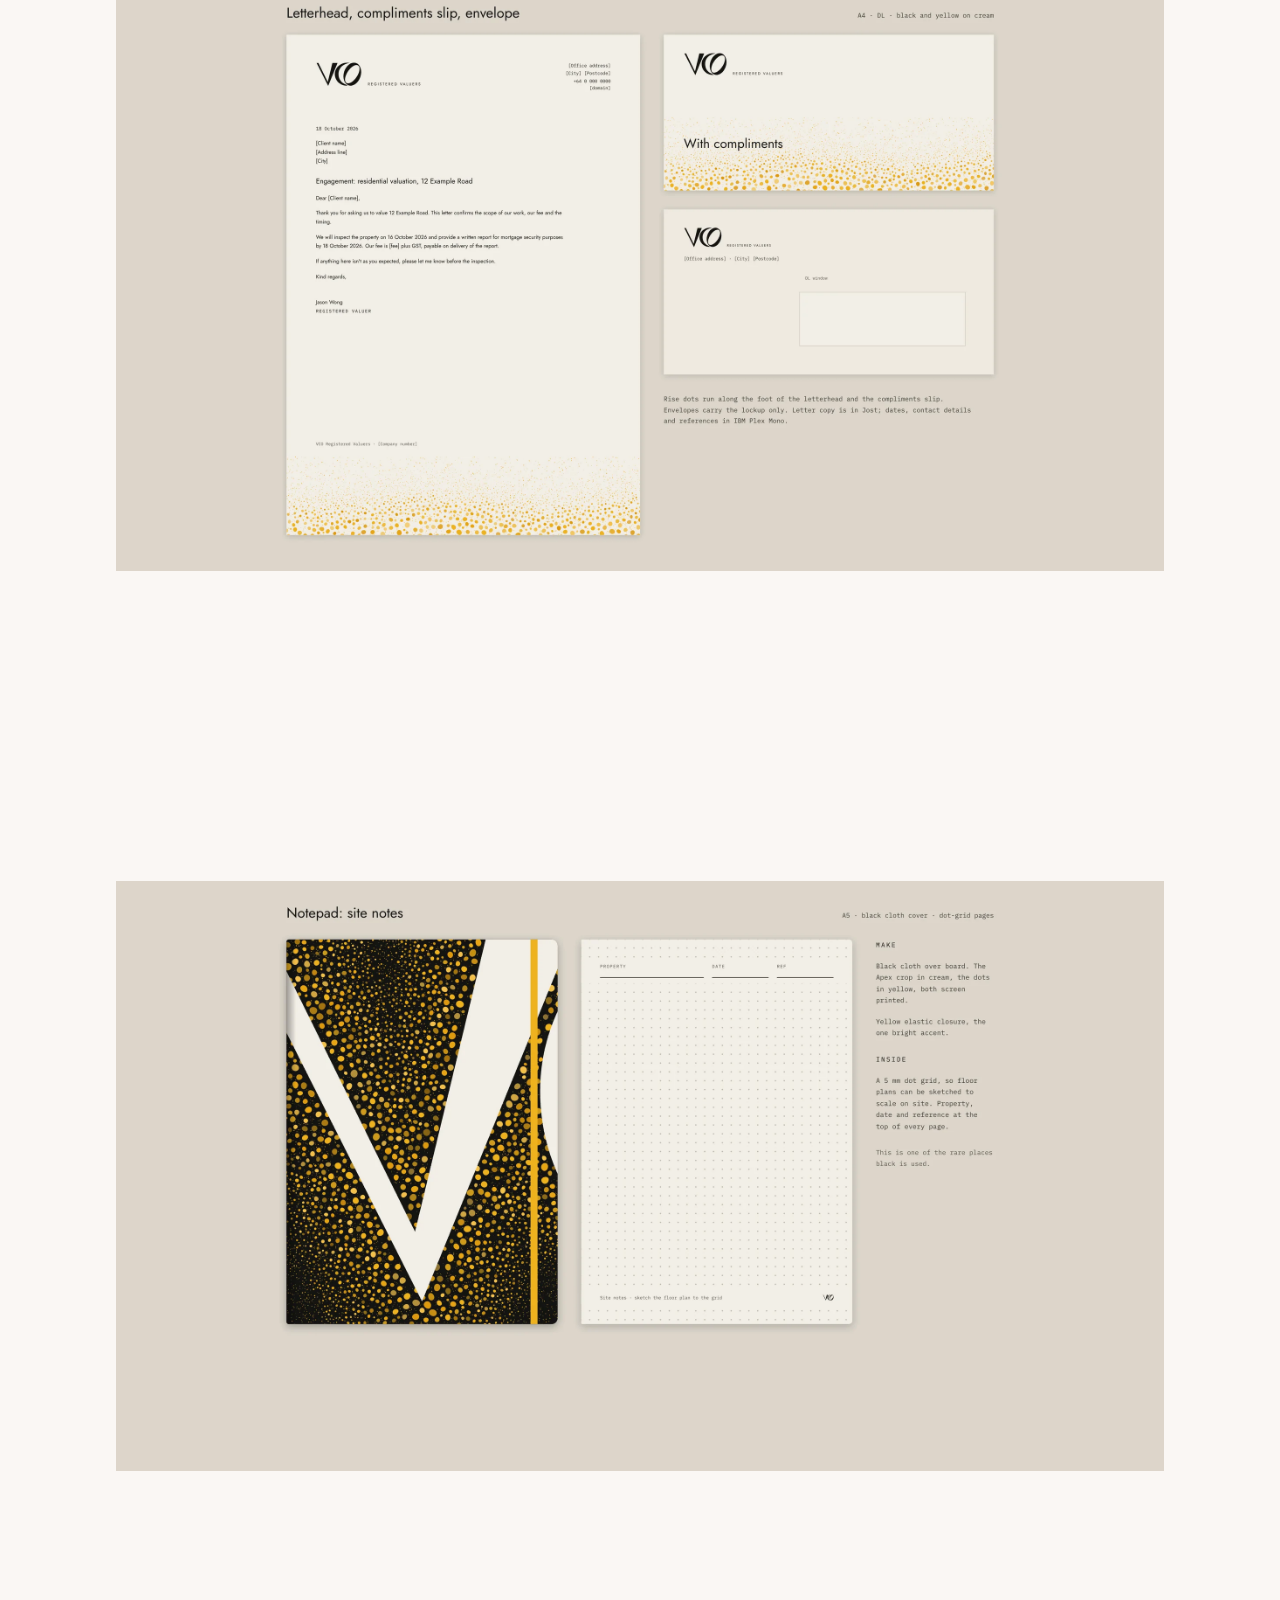
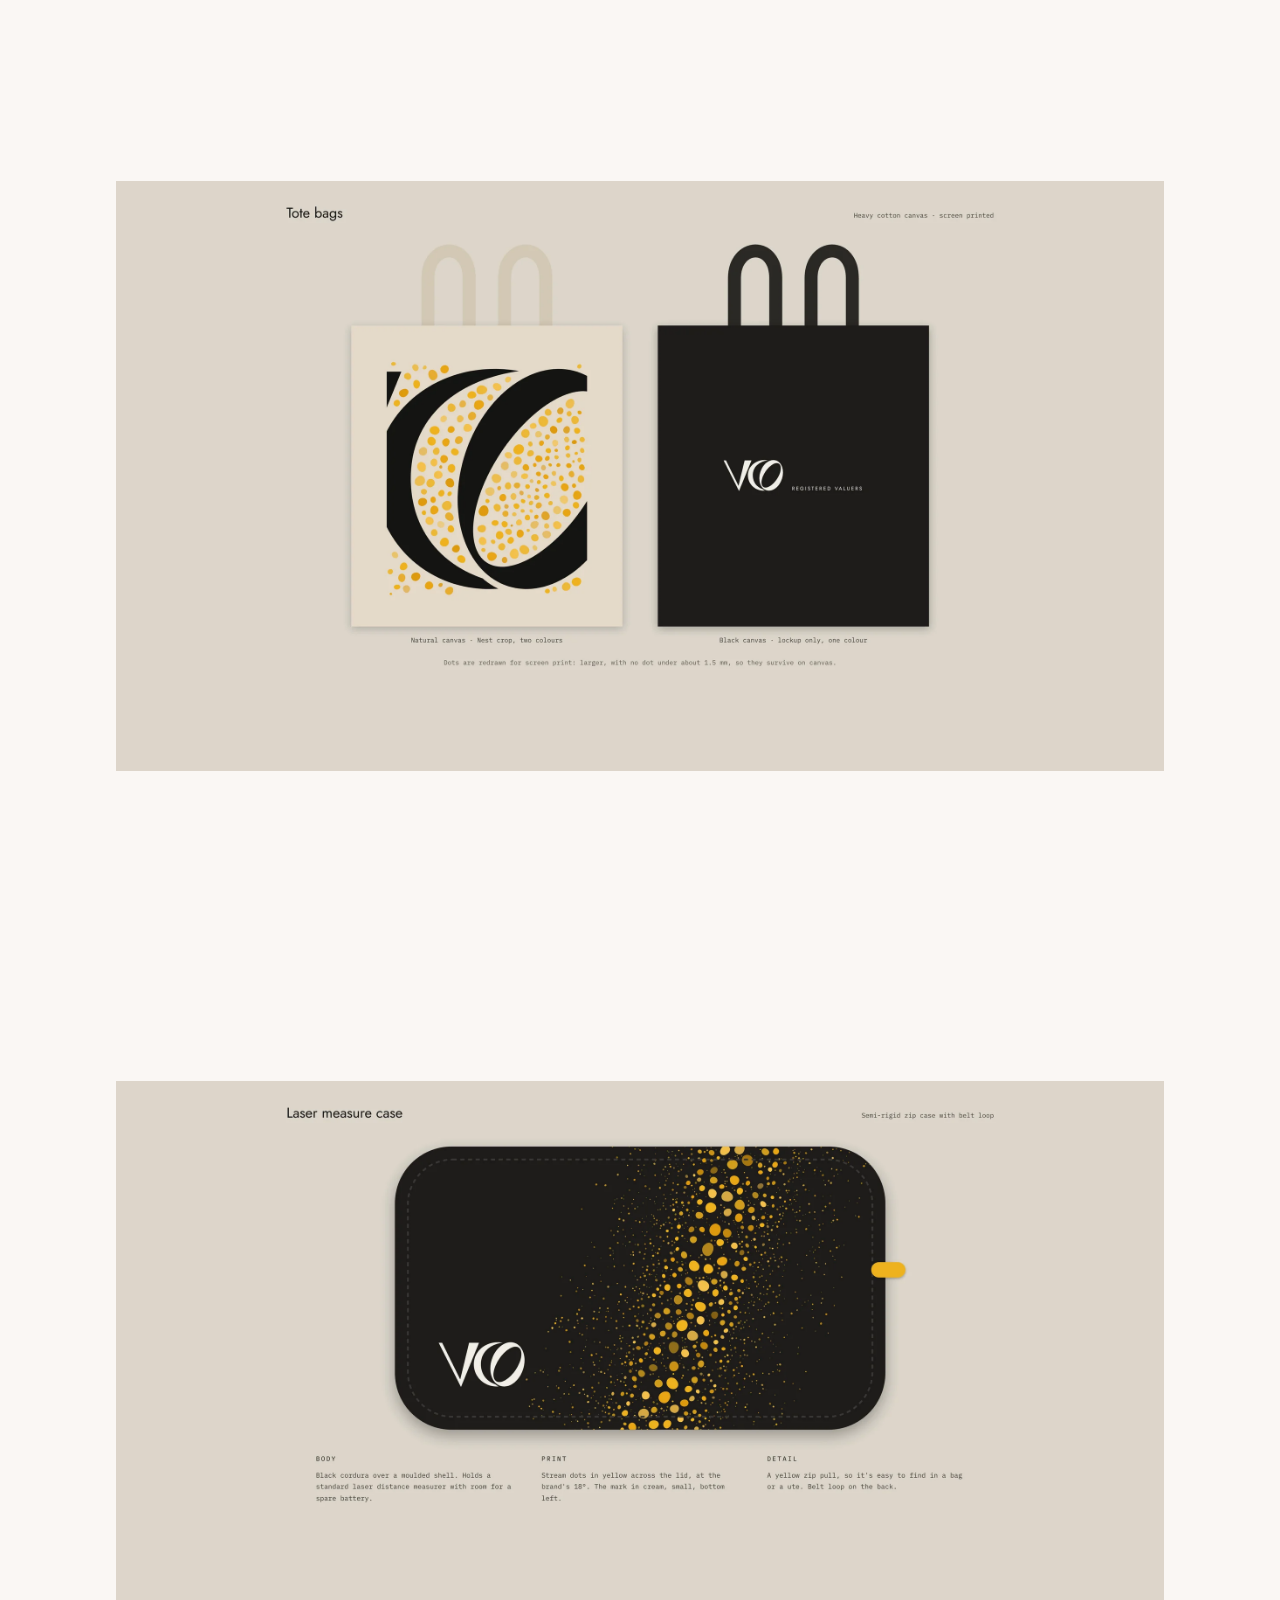
==== commit a47b48f6: "Update the Collective intro copy Co-Authored-By: Claude Opus 5.5 <noreply@anthropic.com> Claude-Sess" ====
--- a/collective/index.html
+++ b/collective/index.html
@@ -1,4 +1,4 @@
 <!doctype html>
 <html lang="en"><head><meta charset="utf-8"><meta name="viewport" content="width=device-width,initial-scale=1"><meta name="theme-color" content="#faf7f4"><meta name="robots" content="noindex, nofollow"><title>Collective — VCO</title><link rel="icon" href="../assets/mw-0.png"><link rel="stylesheet" href="../style.css?v=r2-2"><script src="../site.js" defer></script></head>
 <body data-view="collective"><a class="skip" href="#main">Skip to content</a><header class="site-header"><a class="brand" href="../" aria-label="Hello VCO"><span class="logo-window"><img src="../assets/mw-0.png" alt="MW" width="1280" height="1280"></span></a><nav aria-label="Concepts"><a href="../layers/"><span class="nav-number">1</span><span class="nav-name">Layers</span></a><a href="../collective/" aria-current="page"><span class="nav-number">2</span><span class="nav-name">Collective</span></a></nav><a class="summary-link" href="../summary/">Summary</a></header>
-<main id="main"><section class="concept-opening" data-stage><div class="concept-heading"><span class="concept-number">2</span><h1>Collective</h1></div><p class="concept-reason">VCO is a collective of valuation experts. So what if the brand represents the feeling of the collective?</p><span class="scroll-cue" aria-hidden="true"></span></section><section class="execution execution--landscape" data-stage><img src="../assets/collective-01-where-we-were.webp" width="2400" height="1350" alt="Collective — 01: Where we were" loading="lazy" decoding="async"></section><section class="execution execution--landscape" data-stage><img src="../assets/collective-02-logo.webp" width="2400" height="1350" alt="Collective — 02: The logo" loading="lazy" decoding="async"></section><section class="execution execution--landscape" data-stage><video poster="../assets/collective-03-logo-collective.webp" width="2400" height="1350" autoplay muted loop playsinline aria-label="Collective — 03: The logo and the collective"><source src="../assets/collective-03-logo-collective.mp4" type="video/mp4"><source src="../assets/collective-03-logo-collective.webm" type="video/webm"></video></section><section class="execution execution--landscape" data-stage><img src="../assets/collective-04-manifesto.webp" width="2400" height="1350" alt="Collective — 04: Internal manifesto" loading="lazy" decoding="async"></section><section class="execution execution--landscape" data-stage><img src="../assets/collective-05-report-cover.webp" width="2400" height="1350" alt="Collective — 05: Report cover" loading="lazy" decoding="async"></section><section class="execution execution--landscape" data-stage><img src="../assets/collective-06-dot-patterns.webp" width="2400" height="1350" alt="Collective — 06: Dot patterns" loading="lazy" decoding="async"></section><section class="execution execution--landscape" data-stage><img src="../assets/collective-07-logo-crops.webp" width="2400" height="1350" alt="Collective — 07: Logo crops" loading="lazy" decoding="async"></section><section class="execution execution--landscape" data-stage><img src="../assets/collective-08-report-cover-rule.webp" width="2400" height="1350" alt="Collective — 08: Report: cover" loading="lazy" decoding="async"></section><section class="execution execution--landscape" data-stage><img src="../assets/collective-09-report-summary.webp" width="2400" height="1350" alt="Collective — 09: Report: summary" loading="lazy" decoding="async"></section><section class="execution execution--landscape" data-stage><img src="../assets/collective-10-report-property.webp" width="2400" height="1350" alt="Collective — 10: Report: the property" loading="lazy" decoding="async"></section><section class="execution execution--landscape" data-stage><img src="../assets/collective-11-report-evidence.webp" width="2400" height="1350" alt="Collective — 11: Report: evidence and valuation" loading="lazy" decoding="async"></section><section class="execution execution--landscape" data-stage><img src="../assets/collective-12-report-photos-qualifications.webp" width="2400" height="1350" alt="Collective — 12: Report: photographs and qualifications" loading="lazy" decoding="async"></section><section class="execution execution--landscape" data-stage><img src="../assets/collective-13-business-cards.webp" width="2400" height="1350" alt="Collective — 13: Business cards" loading="lazy" decoding="async"></section><section class="execution execution--landscape" data-stage><img src="../assets/collective-14-letterhead.webp" width="2400" height="1350" alt="Collective — 14: Letterhead, compliments slip, envelope" loading="lazy" decoding="async"></section><section class="execution execution--landscape" data-stage><img src="../assets/collective-15-notepad.webp" width="2400" height="1350" alt="Collective — 15: Notepad" loading="lazy" decoding="async"></section><section class="execution execution--landscape" data-stage><img src="../assets/collective-16-tote.webp" width="2400" height="1350" alt="Collective — 16: Tote bags" loading="lazy" decoding="async"></section><section class="execution execution--landscape" data-stage><img src="../assets/collective-17-laser-case.webp" width="2400" height="1350" alt="Collective — 17: Laser measure case" loading="lazy" decoding="async"></section><section class="execution execution--landscape" data-stage><img src="../assets/collective-18-powerpoint.webp" width="2400" height="1350" alt="Collective — 18: PowerPoint" loading="lazy" decoding="async"></section><section class="execution execution--landscape execution--captioned" data-stage><img src="../assets/collective-19-website.webp" width="2400" height="1350" alt="Collective — 19: Website" loading="lazy" decoding="async"><a class="execution-caption" href="https://martinwong.au/vco-home/" target="_blank" rel="noopener">View the website prototype<span aria-hidden="true"> ↗</span></a></section><section class="execution execution--landscape" data-stage><img src="../assets/collective-20-email-signature.webp" width="2400" height="1350" alt="Collective — 20: Email signature" loading="lazy" decoding="async"></section><section class="execution execution--landscape" data-stage><img src="../assets/collective-21-photography-people.webp" width="2400" height="1350" alt="Collective — 21: Photography: people" loading="lazy" decoding="async"></section><section class="execution execution--landscape" data-stage><img src="../assets/collective-22-summary.webp" width="2400" height="1350" alt="Collective — 22: VCO Registered Valuers" loading="lazy" decoding="async"></section><footer class="chapter-footer"><a class="previous" href="../layers/">Layers</a><a class="next" href="../summary/">Summary<span aria-hidden="true">+</span></a></footer></main><div class="reading-progress" aria-hidden="true"><span></span></div><div class="stage-count" aria-hidden="true"></div></body></html>+<main id="main"><section class="concept-opening" data-stage><div class="concept-heading"><span class="concept-number">2</span><h1>Collective</h1></div><p class="concept-reason">VCO is a collective of valuation experts, building something free of the big, stifling conglomerates. So what if the brand represents that?</p><span class="scroll-cue" aria-hidden="true"></span></section><section class="execution execution--landscape" data-stage><img src="../assets/collective-01-where-we-were.webp" width="2400" height="1350" alt="Collective — 01: Where we were" loading="lazy" decoding="async"></section><section class="execution execution--landscape" data-stage><img src="../assets/collective-02-logo.webp" width="2400" height="1350" alt="Collective — 02: The logo" loading="lazy" decoding="async"></section><section class="execution execution--landscape" data-stage><video poster="../assets/collective-03-logo-collective.webp" width="2400" height="1350" autoplay muted loop playsinline aria-label="Collective — 03: The logo and the collective"><source src="../assets/collective-03-logo-collective.mp4" type="video/mp4"><source src="../assets/collective-03-logo-collective.webm" type="video/webm"></video></section><section class="execution execution--landscape" data-stage><img src="../assets/collective-04-manifesto.webp" width="2400" height="1350" alt="Collective — 04: Internal manifesto" loading="lazy" decoding="async"></section><section class="execution execution--landscape" data-stage><img src="../assets/collective-05-report-cover.webp" width="2400" height="1350" alt="Collective — 05: Report cover" loading="lazy" decoding="async"></section><section class="execution execution--landscape" data-stage><img src="../assets/collective-06-dot-patterns.webp" width="2400" height="1350" alt="Collective — 06: Dot patterns" loading="lazy" decoding="async"></section><section class="execution execution--landscape" data-stage><img src="../assets/collective-07-logo-crops.webp" width="2400" height="1350" alt="Collective — 07: Logo crops" loading="lazy" decoding="async"></section><section class="execution execution--landscape" data-stage><img src="../assets/collective-08-report-cover-rule.webp" width="2400" height="1350" alt="Collective — 08: Report: cover" loading="lazy" decoding="async"></section><section class="execution execution--landscape" data-stage><img src="../assets/collective-09-report-summary.webp" width="2400" height="1350" alt="Collective — 09: Report: summary" loading="lazy" decoding="async"></section><section class="execution execution--landscape" data-stage><img src="../assets/collective-10-report-property.webp" width="2400" height="1350" alt="Collective — 10: Report: the property" loading="lazy" decoding="async"></section><section class="execution execution--landscape" data-stage><img src="../assets/collective-11-report-evidence.webp" width="2400" height="1350" alt="Collective — 11: Report: evidence and valuation" loading="lazy" decoding="async"></section><section class="execution execution--landscape" data-stage><img src="../assets/collective-12-report-photos-qualifications.webp" width="2400" height="1350" alt="Collective — 12: Report: photographs and qualifications" loading="lazy" decoding="async"></section><section class="execution execution--landscape" data-stage><img src="../assets/collective-13-business-cards.webp" width="2400" height="1350" alt="Collective — 13: Business cards" loading="lazy" decoding="async"></section><section class="execution execution--landscape" data-stage><img src="../assets/collective-14-letterhead.webp" width="2400" height="1350" alt="Collective — 14: Letterhead, compliments slip, envelope" loading="lazy" decoding="async"></section><section class="execution execution--landscape" data-stage><img src="../assets/collective-15-notepad.webp" width="2400" height="1350" alt="Collective — 15: Notepad" loading="lazy" decoding="async"></section><section class="execution execution--landscape" data-stage><img src="../assets/collective-16-tote.webp" width="2400" height="1350" alt="Collective — 16: Tote bags" loading="lazy" decoding="async"></section><section class="execution execution--landscape" data-stage><img src="../assets/collective-17-laser-case.webp" width="2400" height="1350" alt="Collective — 17: Laser measure case" loading="lazy" decoding="async"></section><section class="execution execution--landscape" data-stage><img src="../assets/collective-18-powerpoint.webp" width="2400" height="1350" alt="Collective — 18: PowerPoint" loading="lazy" decoding="async"></section><section class="execution execution--landscape execution--captioned" data-stage><img src="../assets/collective-19-website.webp" width="2400" height="1350" alt="Collective — 19: Website" loading="lazy" decoding="async"><a class="execution-caption" href="https://martinwong.au/vco-home/" target="_blank" rel="noopener">View the website prototype<span aria-hidden="true"> ↗</span></a></section><section class="execution execution--landscape" data-stage><img src="../assets/collective-20-email-signature.webp" width="2400" height="1350" alt="Collective — 20: Email signature" loading="lazy" decoding="async"></section><section class="execution execution--landscape" data-stage><img src="../assets/collective-21-photography-people.webp" width="2400" height="1350" alt="Collective — 21: Photography: people" loading="lazy" decoding="async"></section><section class="execution execution--landscape" data-stage><img src="../assets/collective-22-summary.webp" width="2400" height="1350" alt="Collective — 22: VCO Registered Valuers" loading="lazy" decoding="async"></section><footer class="chapter-footer"><a class="previous" href="../layers/">Layers</a><a class="next" href="../summary/">Summary<span aria-hidden="true">+</span></a></footer></main><div class="reading-progress" aria-hidden="true"><span></span></div><div class="stage-count" aria-hidden="true"></div></body></html>
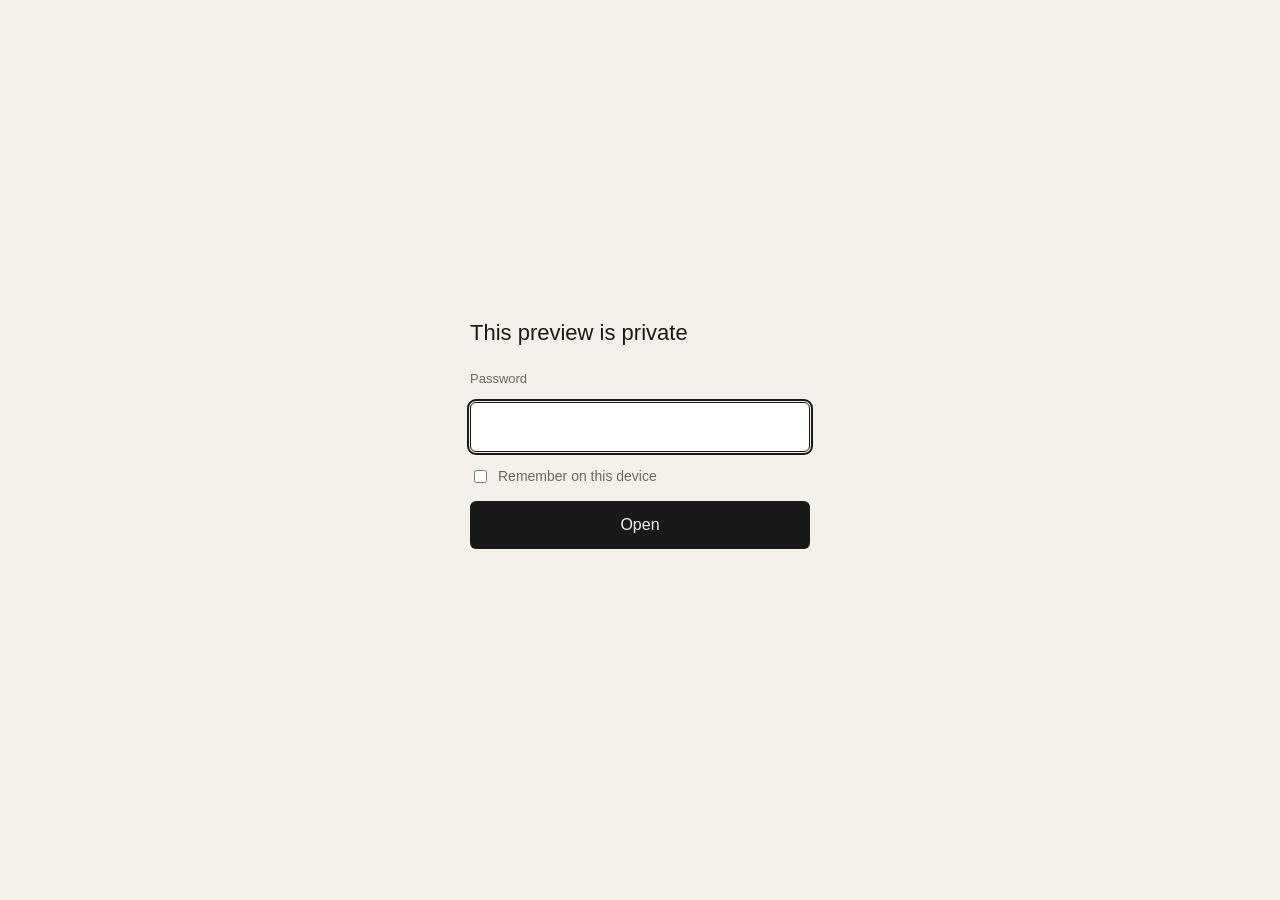
==== commit 0820db5f: "Password-protect the site Pages and images are now encrypted and open with a password. History has b" ====
--- a/collective/index.html
+++ b/collective/index.html
@@ -1,4 +1,94 @@
 <!doctype html>
-<html lang="en"><head><meta charset="utf-8"><meta name="viewport" content="width=device-width,initial-scale=1"><meta name="theme-color" content="#faf7f4"><meta name="robots" content="noindex, nofollow"><title>Collective — VCO</title><link rel="icon" href="../assets/mw-0.png"><link rel="stylesheet" href="../style.css?v=r2-2"><script src="../site.js" defer></script></head>
-<body data-view="collective"><a class="skip" href="#main">Skip to content</a><header class="site-header"><a class="brand" href="../" aria-label="Hello VCO"><span class="logo-window"><img src="../assets/mw-0.png" alt="MW" width="1280" height="1280"></span></a><nav aria-label="Concepts"><a href="../layers/"><span class="nav-number">1</span><span class="nav-name">Layers</span></a><a href="../collective/" aria-current="page"><span class="nav-number">2</span><span class="nav-name">Collective</span></a></nav><a class="summary-link" href="../summary/">Summary</a></header>
-<main id="main"><section class="concept-opening" data-stage><div class="concept-heading"><span class="concept-number">2</span><h1>Collective</h1></div><p class="concept-reason">VCO is a collective of valuation experts, building something free of the big, stifling conglomerates. So what if the brand represents that?</p><span class="scroll-cue" aria-hidden="true"></span></section><section class="execution execution--landscape" data-stage><img src="../assets/collective-01-where-we-were.webp" width="2400" height="1350" alt="Collective — 01: Where we were" loading="lazy" decoding="async"></section><section class="execution execution--landscape" data-stage><img src="../assets/collective-02-logo.webp" width="2400" height="1350" alt="Collective — 02: The logo" loading="lazy" decoding="async"></section><section class="execution execution--landscape" data-stage><video poster="../assets/collective-03-logo-collective.webp" width="2400" height="1350" autoplay muted loop playsinline aria-label="Collective — 03: The logo and the collective"><source src="../assets/collective-03-logo-collective.mp4" type="video/mp4"><source src="../assets/collective-03-logo-collective.webm" type="video/webm"></video></section><section class="execution execution--landscape" data-stage><img src="../assets/collective-04-manifesto.webp" width="2400" height="1350" alt="Collective — 04: Internal manifesto" loading="lazy" decoding="async"></section><section class="execution execution--landscape" data-stage><img src="../assets/collective-05-report-cover.webp" width="2400" height="1350" alt="Collective — 05: Report cover" loading="lazy" decoding="async"></section><section class="execution execution--landscape" data-stage><img src="../assets/collective-06-dot-patterns.webp" width="2400" height="1350" alt="Collective — 06: Dot patterns" loading="lazy" decoding="async"></section><section class="execution execution--landscape" data-stage><img src="../assets/collective-07-logo-crops.webp" width="2400" height="1350" alt="Collective — 07: Logo crops" loading="lazy" decoding="async"></section><section class="execution execution--landscape" data-stage><img src="../assets/collective-08-report-cover-rule.webp" width="2400" height="1350" alt="Collective — 08: Report: cover" loading="lazy" decoding="async"></section><section class="execution execution--landscape" data-stage><img src="../assets/collective-09-report-summary.webp" width="2400" height="1350" alt="Collective — 09: Report: summary" loading="lazy" decoding="async"></section><section class="execution execution--landscape" data-stage><img src="../assets/collective-10-report-property.webp" width="2400" height="1350" alt="Collective — 10: Report: the property" loading="lazy" decoding="async"></section><section class="execution execution--landscape" data-stage><img src="../assets/collective-11-report-evidence.webp" width="2400" height="1350" alt="Collective — 11: Report: evidence and valuation" loading="lazy" decoding="async"></section><section class="execution execution--landscape" data-stage><img src="../assets/collective-12-report-photos-qualifications.webp" width="2400" height="1350" alt="Collective — 12: Report: photographs and qualifications" loading="lazy" decoding="async"></section><section class="execution execution--landscape" data-stage><img src="../assets/collective-13-business-cards.webp" width="2400" height="1350" alt="Collective — 13: Business cards" loading="lazy" decoding="async"></section><section class="execution execution--landscape" data-stage><img src="../assets/collective-14-letterhead.webp" width="2400" height="1350" alt="Collective — 14: Letterhead, compliments slip, envelope" loading="lazy" decoding="async"></section><section class="execution execution--landscape" data-stage><img src="../assets/collective-15-notepad.webp" width="2400" height="1350" alt="Collective — 15: Notepad" loading="lazy" decoding="async"></section><section class="execution execution--landscape" data-stage><img src="../assets/collective-16-tote.webp" width="2400" height="1350" alt="Collective — 16: Tote bags" loading="lazy" decoding="async"></section><section class="execution execution--landscape" data-stage><img src="../assets/collective-17-laser-case.webp" width="2400" height="1350" alt="Collective — 17: Laser measure case" loading="lazy" decoding="async"></section><section class="execution execution--landscape" data-stage><img src="../assets/collective-18-powerpoint.webp" width="2400" height="1350" alt="Collective — 18: PowerPoint" loading="lazy" decoding="async"></section><section class="execution execution--landscape execution--captioned" data-stage><img src="../assets/collective-19-website.webp" width="2400" height="1350" alt="Collective — 19: Website" loading="lazy" decoding="async"><a class="execution-caption" href="https://martinwong.au/vco-home/" target="_blank" rel="noopener">View the website prototype<span aria-hidden="true"> ↗</span></a></section><section class="execution execution--landscape" data-stage><img src="../assets/collective-20-email-signature.webp" width="2400" height="1350" alt="Collective — 20: Email signature" loading="lazy" decoding="async"></section><section class="execution execution--landscape" data-stage><img src="../assets/collective-21-photography-people.webp" width="2400" height="1350" alt="Collective — 21: Photography: people" loading="lazy" decoding="async"></section><section class="execution execution--landscape" data-stage><img src="../assets/collective-22-summary.webp" width="2400" height="1350" alt="Collective — 22: VCO Registered Valuers" loading="lazy" decoding="async"></section><footer class="chapter-footer"><a class="previous" href="../layers/">Layers</a><a class="next" href="../summary/">Summary<span aria-hidden="true">+</span></a></footer></main><div class="reading-progress" aria-hidden="true"><span></span></div><div class="stage-count" aria-hidden="true"></div></body></html>+<html lang="en">
+<head>
+<meta charset="utf-8">
+<meta name="viewport" content="width=device-width, initial-scale=1">
+<meta name="robots" content="noindex, nofollow">
+<title>Private preview</title>
+<style>
+:root{--paper:#f4f1ea;--ink:#191919;--muted:#6b675f;--line:#cfc9bf;color-scheme:light}
+html,body{margin:0;height:100%;background:var(--paper);color:var(--ink);font:16px/1.5 -apple-system,BlinkMacSystemFont,"Segoe UI",Helvetica,Arial,sans-serif}
+main{min-height:100%;display:flex;align-items:center;justify-content:center;padding:24px;box-sizing:border-box}
+form{width:100%;max-width:340px;display:flex;flex-direction:column;gap:14px}
+h1{font-size:22px;font-weight:500;margin:0 0 6px}
+label{font-size:13px;color:var(--muted)}
+input[type=password]{font:inherit;padding:12px 14px;border:1px solid var(--line);border-radius:6px;background:#fff;color:var(--ink)}
+input[type=password]:focus{outline:2px solid var(--ink);outline-offset:1px;border-color:var(--ink)}
+.row{display:flex;align-items:center;gap:8px;font-size:14px;color:var(--muted)}
+button{font:inherit;padding:12px 14px;border:0;border-radius:6px;background:var(--ink);color:var(--paper);cursor:pointer}
+button:disabled{opacity:.6;cursor:default}
+.msg{min-height:1.5em;font-size:14px;color:#9a3412}
+</style>
+</head>
+<body>
+<main id="gate" hidden>
+<form id="f">
+<h1>This preview is private</h1>
+<label for="pw">Password</label>
+<input id="pw" type="password" autocomplete="current-password" required autofocus>
+<label class="row"><input id="remember" type="checkbox"> Remember on this device</label>
+<button id="go" type="submit">Open</button>
+<div class="msg" id="msg" role="status" aria-live="polite"></div>
+</form>
+</main>
+<script>
+(() => {
+  const SALT = 'H3ywkPxjElboZcNTUb6Uxg==', ITER = 310000, SITE = 'vco-r2', ROOT = '../';
+  const PAYLOAD = '6ciJG6ZQLWfUyip9R5+qkaH2IYXzPbJzGGCWt+IQaeMjGBjrWy5nzQ9Yl/8MdUe2fgnSoM96RURolK3Wp/SGCMJ7R5chS8uwCtcAMhYoGyRRu3T2HYy7RalPAE0XsKEYFF1HXnJ9B6UmrPfuZw78A28vkv7GFkp9t6cLT779iTq7zEYkU4qpDwmTtOyYFFr0LbOrfCFRSCGotWCwbwDQm4vN4/RW7Qh3U6jKf+TAKLNUiuDwdImelM4L82nvuL52KpJG4ROvDXEVNmK1OsaL1N1IOWNvrw9a/X50CwdtG+399wEbNVMvilqEmFMtSS9tStK49aeDR63W/2IJmF2HQz+IUi4UZ1pavoFKr1mEp2+iIQIzur+Wyk0LRAqzDUkBOtQAklPsPFHt/frEMTRMlGICPFabyXiWJ4hn0xASunPZ1BSj5ecaqPUHlpAyhvRxmPHGAE1FqEjj31Zgqi10ErxfVa2SwZgXH8AQjywHCpB/GaDBPnHed2sP3ek+9IPy0o0VfFgf3ML/1ezlidcMA2CDnraXInOLr9RngqFWyACYZ1M0/C7QywtGdDZ9jCFtIzlvGQDBC9FeKUJCozTO4Wd2DjV0KI128dyEquLNZzCozcD1ahBBpGrXGWthzfw9xQkHfKeo5aZCDFCbIASUYoUHMc07x6cFKGXTOf8UkjkQJrY85uXTA1Lm7s/SJWP5GetkLfiRXwCI5xkBzc6TMvGKhmex8+OZZIYvh7OtZHO/JardUA/Y3qD1u4g3U+xXQdtVhIiQVEkuHL2XkqKQxhiQQtnsUaEkHs5cA1XfiKIatSZsGjh6jSREU/FcbIAkxc8zHoGCVym/jV3JXv09G5+4QR0jrooWffD7mmc0FNoYohh6a5FmLifWvylE8g4VUrpi47sSdb0aw9/CLY+nYmwGPX5bHwJG5HpFAtpB22eiTzkV6MKfN84FtWfu+NQ+2dqcmjgFNcnFbere4Emle6iBhKOhrEfbrTD+pxnT/iZcwIQ/JRyNOCEEEO4FKJwcxw8IE0SoDuUkypuCOLsUc2Fw4qtpCJXJr523MXJ28OV0dldv8dUq7iUxgDU+wlfib5w2EbstWc32hYpqGddgXD3/Br4ncoZXaHJhiZIm3/Enn5bivzY1AreTXMTLw8Hq+tG9zoktE/[base64]/gIDHw8dN56QpYAZwCaItQXOFgcFDNwEQ1KfTHkQIoTBoOzBefwTeOs3VvJPxnSKfQ0Iw4ZxEUVnz952z3Yt7A40qihWjtFSPP2j9fKGfX7XgWMHwnsUguIuiZNoJHpSYWFsZjO5LH9W4xsOhphH3EEdhkPgPH0Cxy4yc5Px/T+SwN15KPANiqyYuO5wl0FZMeu+qbR01jceHAmNwlROOxSs6m3P1sMi3x7W+RWNdOBS87j79I41G4oSlLSSAGKp9p085uek6ISXjKn8heEWPMRLGX2fb1IHJdEqP53ucWD6oD41MMzxAFdCWQipaRXf6cJ9oEHonfNajjzPGZZ51wsdrniomNOMXaN/spc5+PFHsScjvuM02EISVq7AUAkyzs2CbJxnCm8igqi37VgX9kXwbhkhE5P4VyK5untjckOl3bcmq1E67s0soFZ08Ur1uT9CPF7fc0sjELD+DHNo66Pj5ZgW/4V/1LMj2pzAAArM5hFLoUjlbhUhIXNJO1xcsXDXl79dSW4aZ5BHNj+X+uJ3UohIcdzOnmW82/MXxRjMqcmOTXaZ0oToz7wwYCqQEF+arEFvarZ+5aX1VevHn8ktbATKPv/LYGBl1a4t99ebkb/yyaSz6bjIHzCaOj/iZYYRAWb+E7oTK1k8FTJIv2A5Fu2UNMYwd7RE3eaoSha8BKZ0bUbee1vuE/390WuFyMAfqrQaVwbydUwEWvk3PV01JOKzezC/CaYY8EaFWMcUiM44lrkCMPvOGDCsJZxkAyfBWlKX0rjEOg34uOw2ps3jZJD00+Y9rfHB0CBt/7AcNFq8ApKfKuFZH6aseMa48nQY+FxnJfgS4SPoeh08vEatV/b65JiVagVigEOLhsWlJkYJYVl6pZ/[base64]/wOjwcTl+HhfGq9I+cB7Bffy0cKYTAQ0ciAs/KzzAYGLNx8mHPj0ri+gvWWsavLEyOl51bWAhDgqA0VVDVv7hlmgceYbnqeVQuy6RRQ++7J86SMb/fmJ+7Jm9/vys7tnExn4fPRTWiSFGvjROI4DntAySdeZOtZ99jg1+jBMAL/FSDhSax6gNGnsVFJY92TBqxFqD6fUExo0FTqO7B9mRMBQBWg4e7RgMhM7cTZy/3gfoYn8rx6SucgnG0UDetDuu5sqaSZjUGVVuHeRwM2RA3FdVEQorkZm4CAkA50GRdNDci3lM969SqP2U/kfqqc+3gMhrHc7kKRuDEh80H9RLie6FhGoDuvNfdlgt2Tyqh6TfkSPDJ5quLIK9MfPlUQiz8W+CdgzSBTM3V/K6Ekkrult8/8zU/EFEEzG10AdglSPcforQQ3kvSWV92fzxD5jO1CAkvNg2yobHlRIMR+ozY41dpcH/SUedC+VHiJV9w/eoacwUzmhWK0EXuHgSiViEvPIQLlhYUkn0aeyGRQYZdy3zQZmZ4LQZe0UUPquGO5YM/X+pbUxEyJBvOnLMEGlHt2iqS0gYgkka/AljTk+Qq2rUZvUqXEOsZOqrGk97vZGGU/nbnhVPL/DxWFn7gmN074SH/hKhxIwsXxoIpmZfSykrhJvRlrQJ5kCu9g8swNkYS1gOQTfE4op5lK01nfmw9fRa+SURT+cI1uag+XJ5wjSjfFxdj+IWr+J0PGJYCWateyWkkCKj5IJr6Ntxqit2VQU7/vxUOC0u3Bhyxgb26flQ73LCz+vABgu0rhOJFLOcR+o66EMZ6yDb6UBSrXw31vxBbTmuv2WQPPsrbQJJ4G6rhfTcS8LGcrnPaKAhUYA574Bphd7bEPP9uZdYttUriKdEJD1VkPeFQb8GJVrTT1dhPe8GEhIT/S0W7e0pyermnT5MzjNfE6ZI/bReKY5Hnvjuu6L3QX0DEIBoqQC0Ssos3EKBi6FT9xtxE2oQv7ueVqXVY8284GN33CqMkmXORfYB0V9nNO9PkGlUXf9djlT7l8F+WL7WCbasu2l7Jswe2UinYwsg99/nftHK7qwBICVIWojrJPINUH/8GPov2jV7IXD0saAbdsMWd0BgGle/GWJ5fK8eVN3O+KfXX8B4VpMABfK72D4/0P8GEdmvBo2z+I3nM0VY3twyfLcnhsjyJGrG62ypKD9giCchyTJrnw0XEWS2SvUPs8NSYhAW+Qn8Q65iHEuLV6z66wAb4+ToZTs9hRdsV+3nWhzt2ivr6SvQoDfUEEfDKDVbUqw5QumZPKJqpYnrryjSE+wY5CKv56xynxZ6lAiCiRRtG56kLvWS+JAd3iLoXWxVf6/i3PrIlHQlTaqyvAXCcpahD/17mCm38FBQi1rQ/0/[base64]/UiDY7LbJaVjS8tmbSIuKHE4zrDh85KibHH0HUiDbfl0aNslAz/[base64]/AXTk9yg0kcXKkt41S4Rkm909/CubHofJaISqMM3fwfl09Fd4FuwnOih9Af8wM+/067PJ03cyP3s7V3lGW17VK4PQfCqxyXdcaeZ8ChtZFvw58ncMzIN3L3tHqytvEenOzN37hdhxuKpTh0w1KfTBpDszOc6hEA5NHLE2fAgYCKUfiTTGZZGGJza5mzXRsLh5ht4X3i6/EzdpLLV4n00PG8xtXkIDw1C5758S8xhT4RYXU/x6JvKF20FcYt82RQaVOINdPGm8nA8xJ+BPsYg+BZimmWlig96nN5DiFsby46X3G4ug5ScsugnKvvyE8jlisECKKXMcn1weMyODUzbWO7oVRy2jbTkr0iekGDc4KhY3GeDVqP+Th7b1V1v4VJEF0lIdRQkjyGgfYbz/zwQzPlvQOSnk/I9Vt4Pjb4YO4Ov4WjyEQZz2ADttPVn1hoFosYXjnJXhcOBEfxLRJ4AxglpLVuYGMTLbeaE9QfSYNwTFVuaaG3B0sxXTwt7M2uJSlwPJ0IdW2RE/HmHD4PPCV0Luhb/[base64]/sEpBxbsDkKvAP8TqG3+b+RIJZgiBc0q3veXlf2aS/RtoSCE6UvFRkoOmRt95fRkYX+QwrShWV8Ewk9XHPuIHZMNmtE/WlZuA2mNMLv5QWUMiZiN/VX9t+VVci4UwZO+BRof3JOA8RBDRpz7h/5RE9bIHR+Rrs/O1dopBZGlwkiVpCGKiaWUbsUy5UWXBz4zCXjMe6fpyZzCxMokPtDfRG9VQDUFcVgkH5wKPT1of4y0zoqCrwuOaBXqDyrb5C+wq1+wyjopyLErTTY2EgEnAVdZV9KnU7Nmm/uNM/zNk61ZE5U3q27P12nqwF0vhrwqiTjaPAU6HvkAZ6SZMl8n8w0gT31FcNPtUG4/WPpw5ox1zfe0mYNAnOkotG0gTm9NsH4shOaLyzBKZy6BXQKZcnWrSoD8GOQllVTSZpnbJzPtumTpHZUR59cL5hsbeEaHmZ2NkIeF+fryrRI/oGukGZY7uueERv5a2B5uYWyCPGED6l3MjGd1eK+q/SltdkLT/DyGa12i2ftCXyS6mZmUnecQ0ke4jtom8k8eexfH/JqkyolTLvuf52EWNERr2lHbNfRs66vLvttLgb/9LZwWhuT0o+5juIgq4Iz2kONZFPIu9yIvGxSN/kq9stDsHtMDHKOXfA+pqhgS8InxIy7uzPWZl1EIv0Ub7BIiZM0+skJOSepzOBehOClZ05ovAMsSl2sJ/aF5gYkDQPs7Uu9eMSNoXOqlKH0AULqbeyOaAetlIedAMU3o5RBBUfqjLumWGfKphHEz83ZFYqwDYxRNWEZiMmrzoXyR1qZGRtLIKQZdptCtlD9gfv9DHcXUHHf3ueN5gJc4/[base64]/X+yWHDbz4TgoPrq/XH228/Ew1zPrNzPNNsfqIkWRZRBH9Pb+TEDepiqb7f/5L4oPA7HQmbuQK1McqB0BMM129HZ8X2VhQvx7lXfsOIINDvhYeJMOs15H5rKXG9bDlOj2zDhApLfosWSW55hweXFxEuQsQd9lScy1GN30q5lVXOCVOvw/UNJ0Y9ScrIUgQIsbj3YEEVdNo9XaXvo5G0I0o6eOVXekbQVbPCE7nIznsZ8eQpoAbMQu/I+eJ1LKDUciqVWZoZYS8+ZuaKzQ6XqNEJq04egREOX86NO/WPiqxvggMdNXJ6hUiWSTs4C5CNveeD8EEuzuR7Cqb1ZrJn1dcUMGQ4IqUATL4GVifX8d0W31mcbfFNc5pfQLCsJwUaMO0Ht12cVvXxN2smhl7L7BzWOGfyoIqo08rW2Xc/Z7fbJb754BlhXYTZba+xYorO6jKSDY1xYod2ifgLOFDOUAVsawBtbjpy8YZ0sIqLYDbrqZbHB7C/c6IBsmmiQoZDQX4PSJbR+vRC1zSKj69AQkTRVUo2rKLK8mSgkUP56AK0frlb45qtFjBtSqU6CIMPQa2cueFv8dm1rNx+MjUsBUUBr1yCpIgQX8wnpe4g7bjZIWi3lZ+rr9tnIGHIKvzJ58ITK8b0OMs+cWLNCEHGRgsOq9zorxSAa03CVLg4sk/saTAkbcb3270okmEX6nlzwVQ0bgwXo+iFeo2hYWAfs1cL2CQ3urFoZ8IpBv6R1w0nztxRzhYzOdhhvNnZbumBYRH46gSyWDfdNbCiyvmYlYjUxJO2iGaqca8lC4reHBuZATf6YzQZ8Y2zcPQv/hNtl4i7nCDA7o8uUV/jnUkvyLwjavXuu6s1P9RIRhLbOhc8G0LFynt7EnzoPGiAONkEvaDh+64MBjt1tw5OF2JCUMkt3267nAzzglS86EJAMZRwalIV+mQV3GhuSPqHtgAbFx52z4QWxTX8nVPpjovLeSH5KPUm3BHrZxlRouuK471aY6eMQ1ah33gBW4zNXHtJ1kn75y/y/ig68zBIpKbugb6xTW/mjCET7iYbIY3hFE5eAgzfNO5MlrTKphK/J2eoiqIfCGZzuh28Bk1zFvim/9bk7ts0D/FgJMjxW6x3RGb7UzzX24uUN4fUAkjBNhmhONtAFrkgcrGIlOcFgHfvn7Wfrf0JW9gjeUyuKTGoq0zxGQ9r3Azc/4E4yk0jf7VG46fhoBBdMQTm0ayOMGqHonwhW5MRDPUQv9kp+R/1RVCbLFs9M05Z2WioOjZyHQTUDn66GyhKQCOjvN5pqerJtn15F0pmbzn5ptJr/RfBYiGC2KNPhmvwcK8bBqhGnxjGdrf5WB6xwdW6IAh+NY+U5rqFtj+/1l+AAliEnpXM3fX1QuS+o2pmZrhoXqGay8WZo7oJgJd++elcmgQ9QApD/jjIGJhH/ib0x+ozfcMIC0lNkGrCly4liKKI1p4FlT3dZvudjoOB6OckNUmpsM8FGi9RSjJmtYcWNX8x4tTNgkUzD440uJNoiS8J8vzt6pCR78JTrw6UA7JdbDSBjvNxipu+vSg0GIBeHmGz3CmAt31g5D4XPrNfipPOyNvXWFuQ/djzaNwc3o5oMujd31g+RPeuY4nETme9eZEn8SJMeQ9d9iqrulG2Kv7MqbS1spnJMvyRpZNVpnjD5eJsZOBhgKzUiFoevFRkTMp6BonKcA452+1J0/gWkgD3d8sDq/IBjbf02+B27pI7ap2Kz3ZV6EeIVUtZVzP6uyv8jCxbdZlzEDA4cgckUPEOu8AfmGaYA9HpkMEpyYaqyxdxJ5+3o2gG0977xMzPaQAn2sum5Q7e0jb0u1/78bEgxT8vvMX8nWzyHLQOaeJ9uV/L+a3sktQOlMAFvqrkFJSbjjOnnPPIfmeVLtaf04YNTdDrITXeWPlrKcKHDJQEzOAOjMx/1hy+8RupGRbmMaeoXpffLuKkogn0n/ECekk9GchQwXgAj3pYNExDrNgtXMcDAaTQw12edsCdxcbYjY7ZZ4WFDesa7wmzn26V6qcAy1wJz8TIGu4nLAfmJfs3kcCvmudGKz3JTB8zz/j9BJRZTFKCsXEAlPcGZYgu9Nt+zsJR/rAvOqyrXh4IRtPrOG4YX4ivoivlZPlnjJV3ALtXG5jdGH8K+iQEfElEA1M7+dXR8TO7gdypuWLtIku5VPpVK05jJhrmSiK4OtNxubZ7VyPMj/nJGPqDgF/r3rqqPSwy3L3YmBUukmF9x2pS2AKn9Dagh7HrilrnqxufkXl2Zr4/Q80/hbH4PZNl39INQI/a8gBVwH6v4mgw5DBeNiiQRPsQlvg7j6Jtb4j1HAmVP05YC4E9hv2N9u+L6JxNsIBAyTv6u49+TTgPE67fkgiq1JvjCn2+Y0bsgrVwd7cWLQKMsKFqb0e72p/uO4RSChLN8P6n66Oh38rZkZR8wigUUYpKbGln28CZVHb0hZ7TGg8I2ksu9+nGZu8IaXXsSr22alfSfXaN2c8DAA12FkzOy33oX7xh2hebAHMzfJB7eauReraTz3Mcot8nBMVztEd6UcXmPFF+uxCZBfVWN8jkKOaLOP/hjdUZ/rtYUPTArw1qa5MTvJAFjIs=';
+  const KEYNAME = 'unlock:' + SITE;
+  const b64d = s => Uint8Array.from(atob(s), c => c.charCodeAt(0));
+  const b64e = b => btoa(String.fromCharCode(...new Uint8Array(b)));
+  const TYPES = { webp: 'image/webp', png: 'image/png', jpg: 'image/jpeg', jpeg: 'image/jpeg', svg: 'image/svg+xml', mp4: 'video/mp4', webm: 'video/webm', gif: 'image/gif' };
+  const $ = id => document.getElementById(id);
+  const store = { get(k) { try { return sessionStorage.getItem(k) || localStorage.getItem(k); } catch { return null; } },
+                  set(k, v, keep) { try { sessionStorage.setItem(k, v); if (keep) localStorage.setItem(k, v); } catch {} },
+                  clear(k) { try { sessionStorage.removeItem(k); localStorage.removeItem(k); } catch {} } };
+  async function derive(pw) {
+    const base = await crypto.subtle.importKey('raw', new TextEncoder().encode(pw), 'PBKDF2', false, ['deriveKey']);
+    return crypto.subtle.deriveKey({ name: 'PBKDF2', salt: b64d(SALT), iterations: ITER, hash: 'SHA-256' }, base, { name: 'AES-GCM', length: 256 }, true, ['decrypt']);
+  }
+  async function decrypt(key, bytes) {
+    return crypto.subtle.decrypt({ name: 'AES-GCM', iv: bytes.slice(0, 12) }, key, bytes.slice(12));
+  }
+  async function open(key, msg) {
+    let html = new TextDecoder().decode(await decrypt(key, b64d(PAYLOAD)));
+    const paths = [...new Set([...html.matchAll(/enc:([^"]+)/g)].map(m => m[1]))];
+    let done = 0;
+    const urls = {};
+    await Promise.all(paths.map(async p => {
+      const res = await fetch(ROOT + p + '.enc');
+      const plain = await decrypt(key, new Uint8Array(await res.arrayBuffer()));
+      urls[p] = URL.createObjectURL(new Blob([plain], { type: TYPES[p.split('.').pop().toLowerCase()] || 'application/octet-stream' }));
+      if (msg) msg.textContent = 'Opening… ' + (++done) + ' of ' + paths.length;
+    }));
+    html = html.replace(/enc:([^"]+)/g, (_, p) => urls[p]);
+    document.open(); document.write(html); document.close();
+  }
+  async function fromStore() {
+    const raw = store.get(KEYNAME); if (!raw) return false;
+    try {
+      const key = await crypto.subtle.importKey('raw', b64d(raw), { name: 'AES-GCM' }, true, ['decrypt']);
+      await open(key); return true;
+    } catch { store.clear(KEYNAME); return false; }
+  }
+  fromStore().then(ok => {
+    if (ok) return;
+    $('gate').hidden = false; $('pw').focus();
+    $('f').addEventListener('submit', async e => {
+      e.preventDefault();
+      const msg = $('msg'), btn = $('go');
+      btn.disabled = true; msg.style.color = 'var(--muted)'; msg.textContent = 'Checking…';
+      try {
+        const key = await derive($('pw').value);
+        await decrypt(key, b64d(PAYLOAD));
+        store.set(KEYNAME, b64e(await crypto.subtle.exportKey('raw', key)), $('remember').checked);
+        await open(key, msg);
+      } catch {
+        btn.disabled = false; msg.style.color = ''; msg.textContent = 'That password didn’t work. Check it and try again.';
+      }
+    });
+  });
+})();
+</script>
+</body>
+</html>
